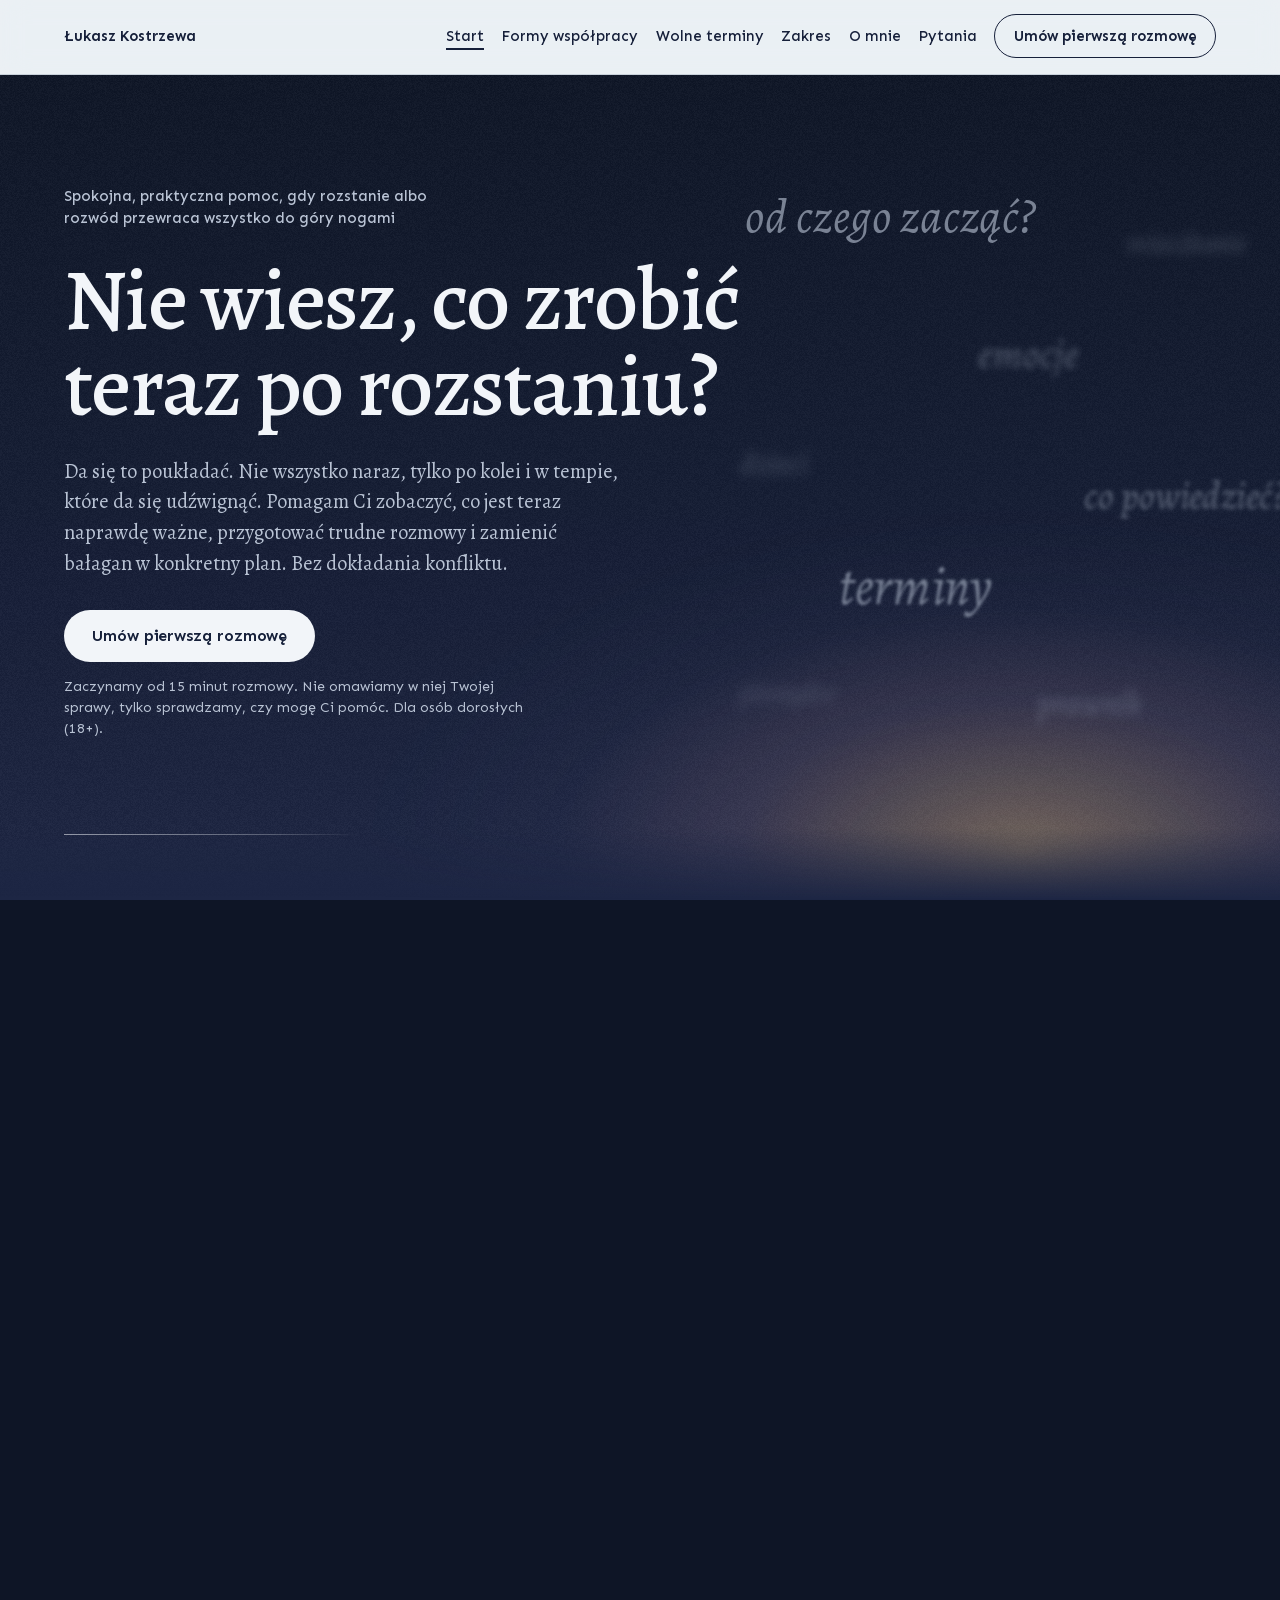
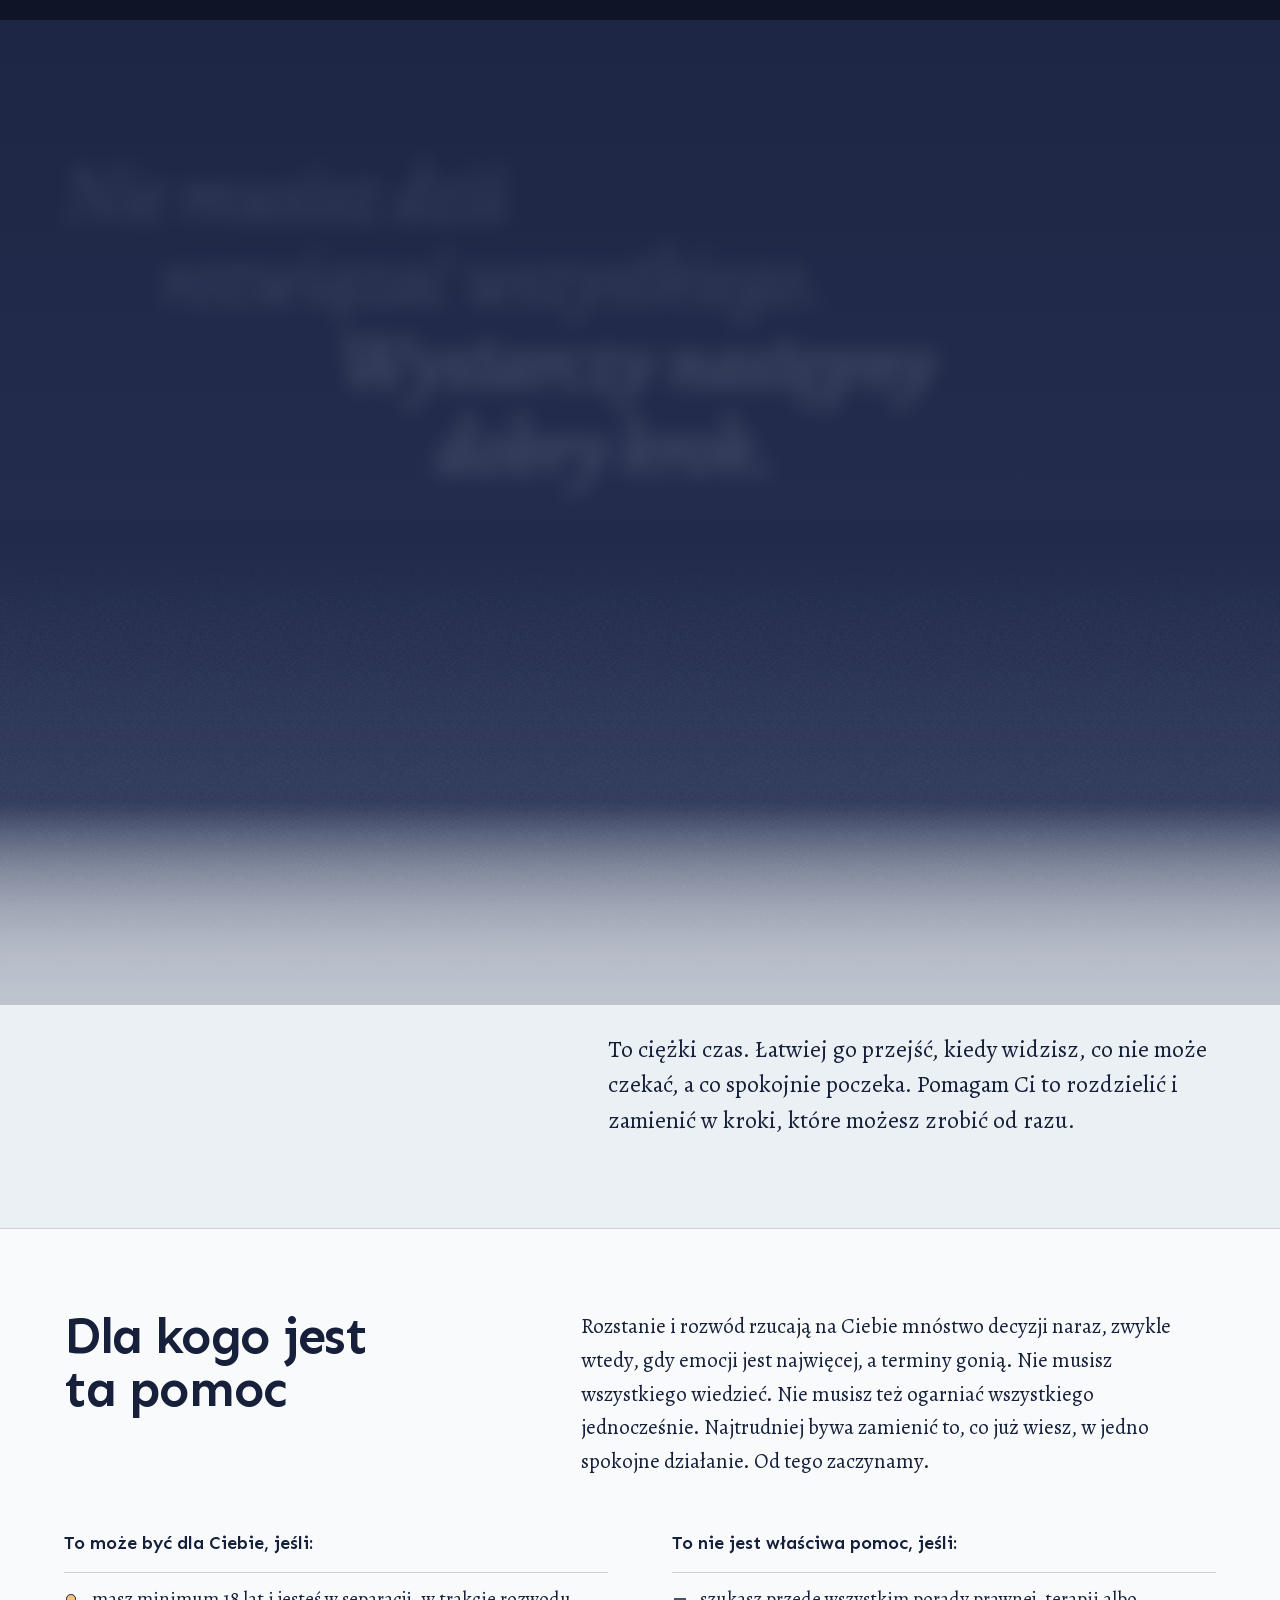
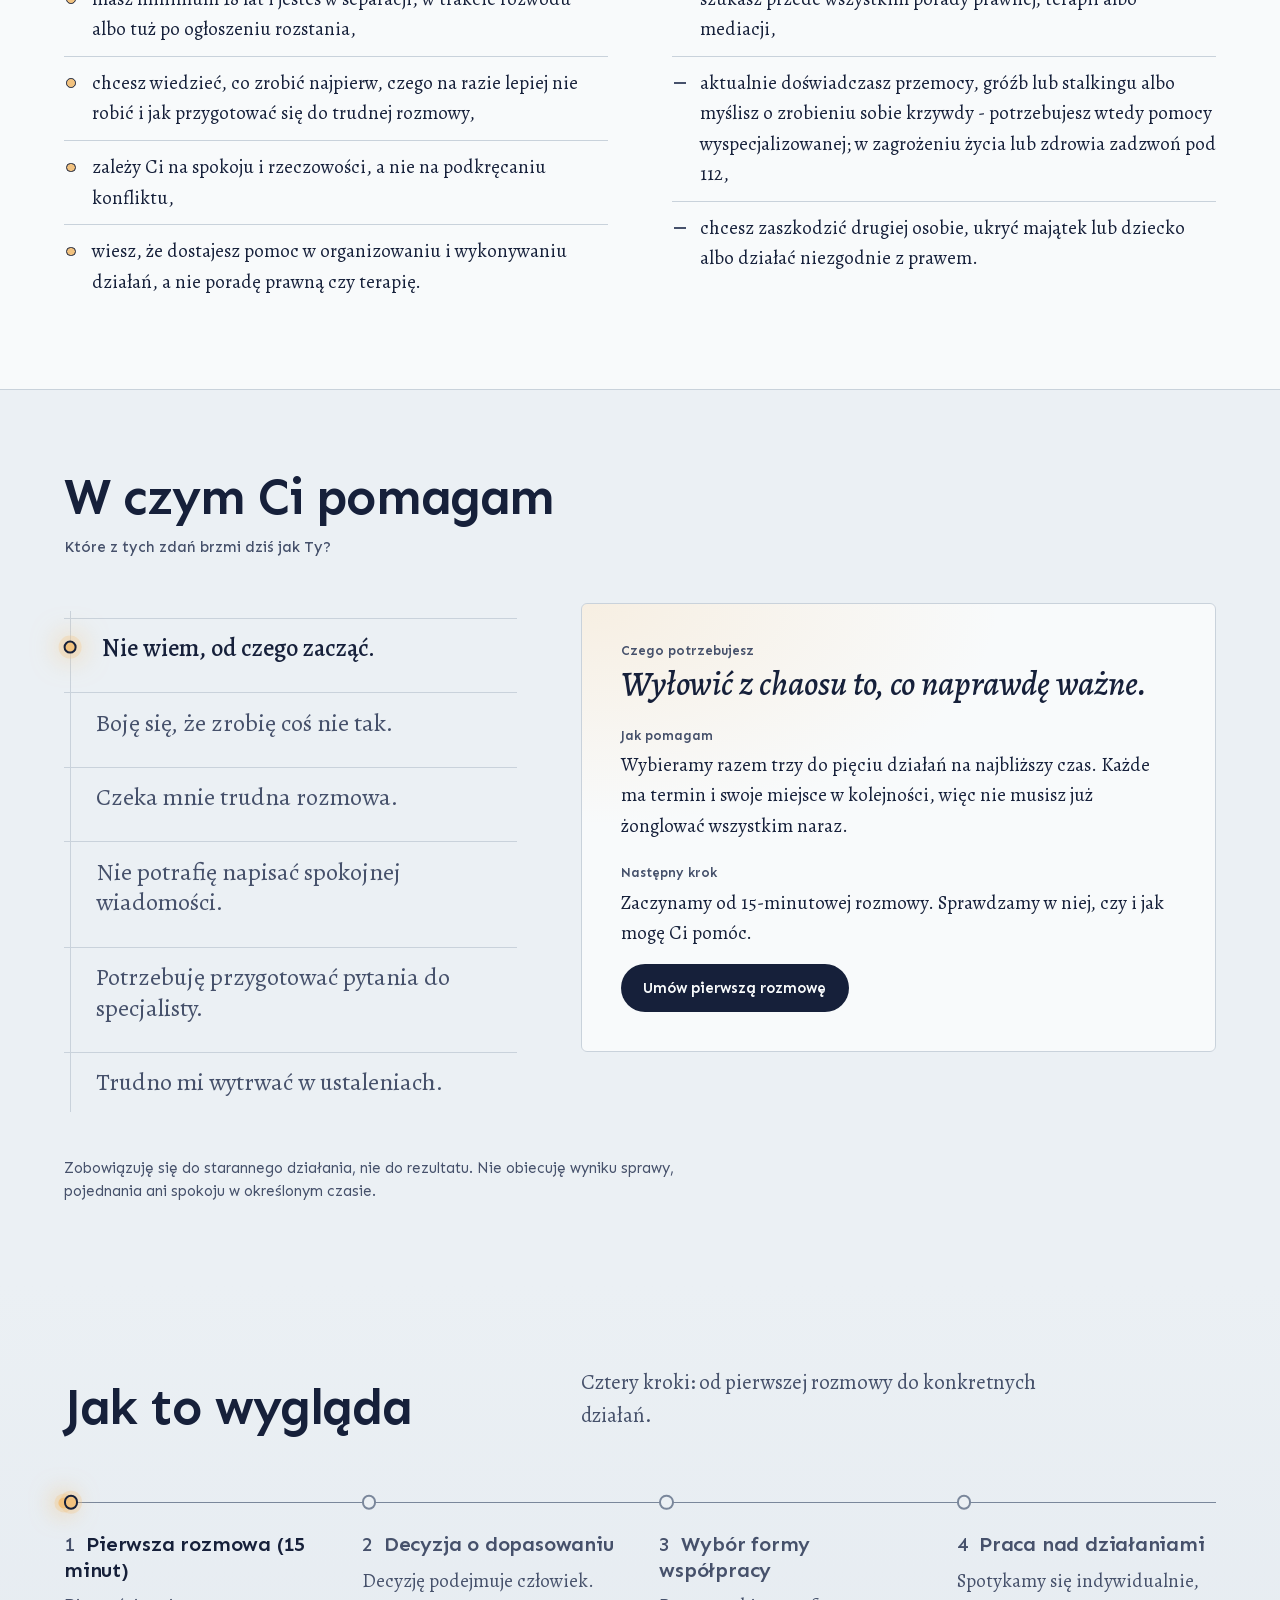
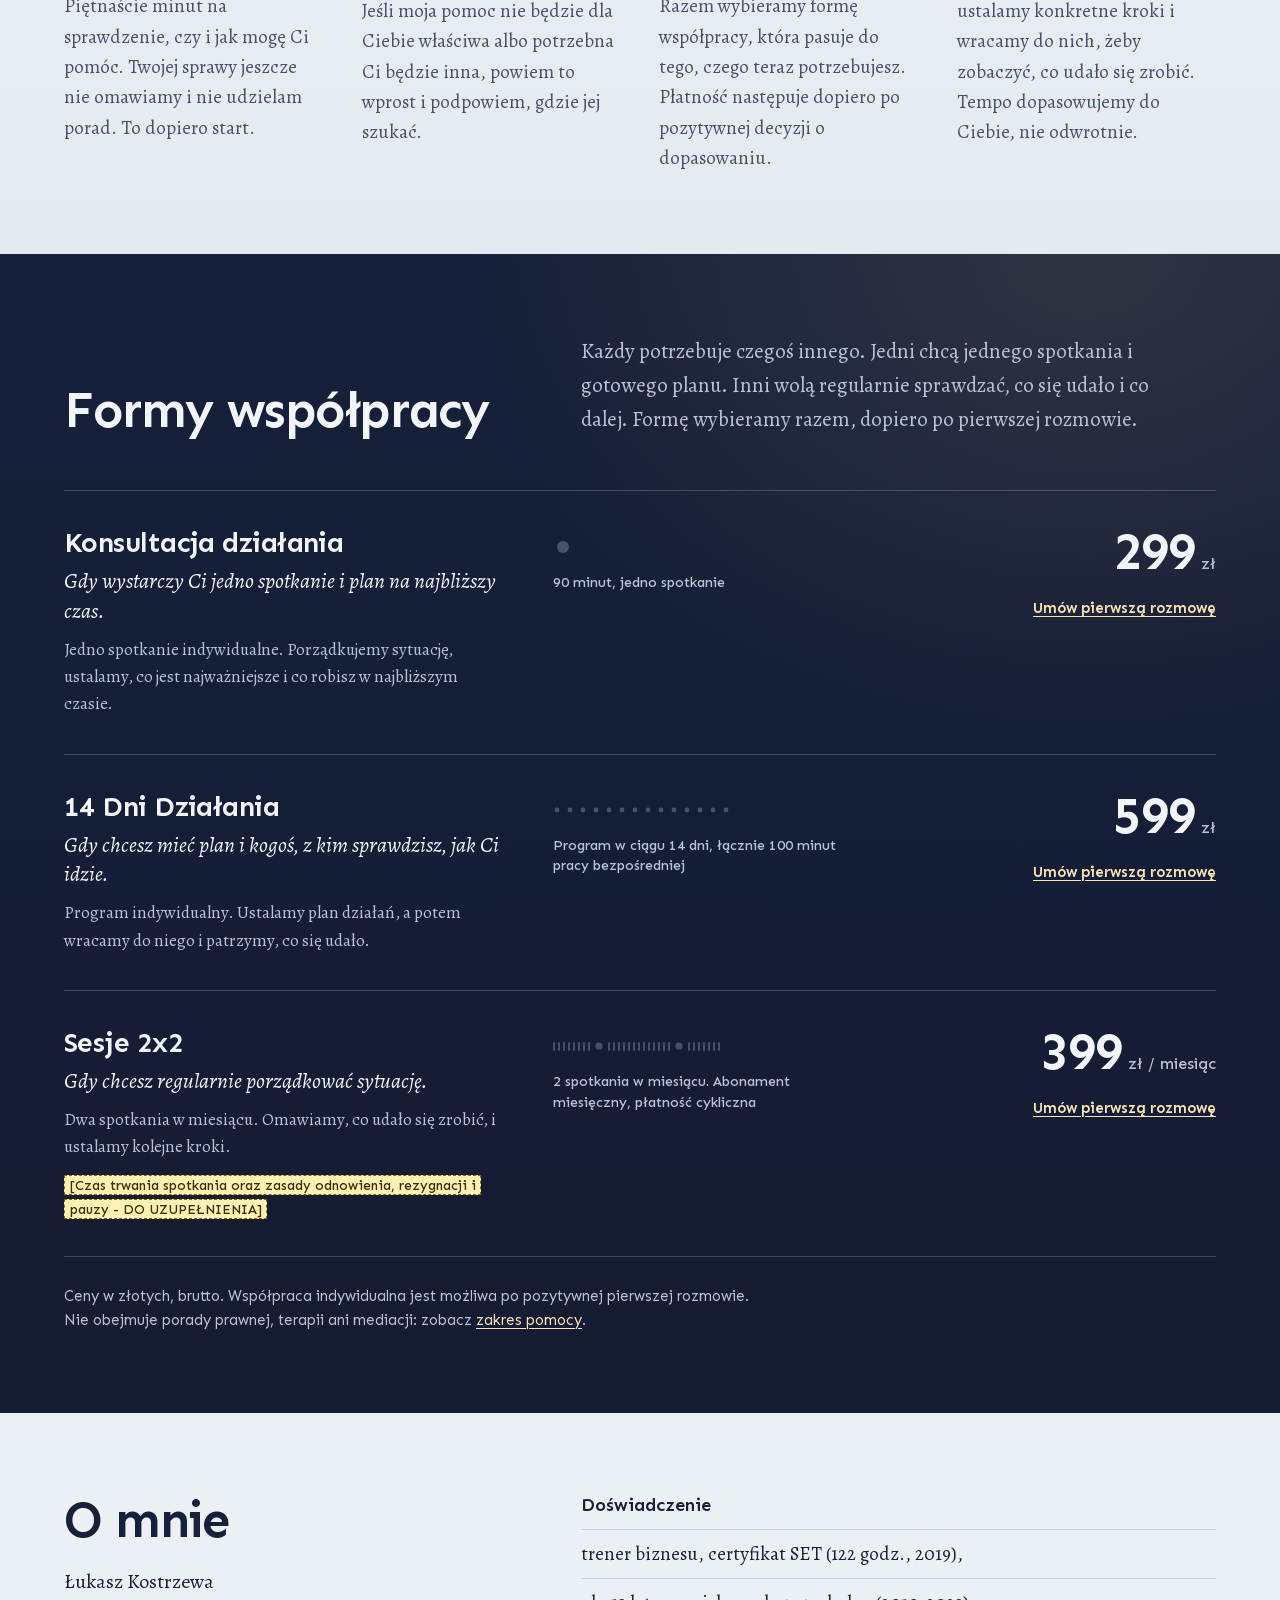
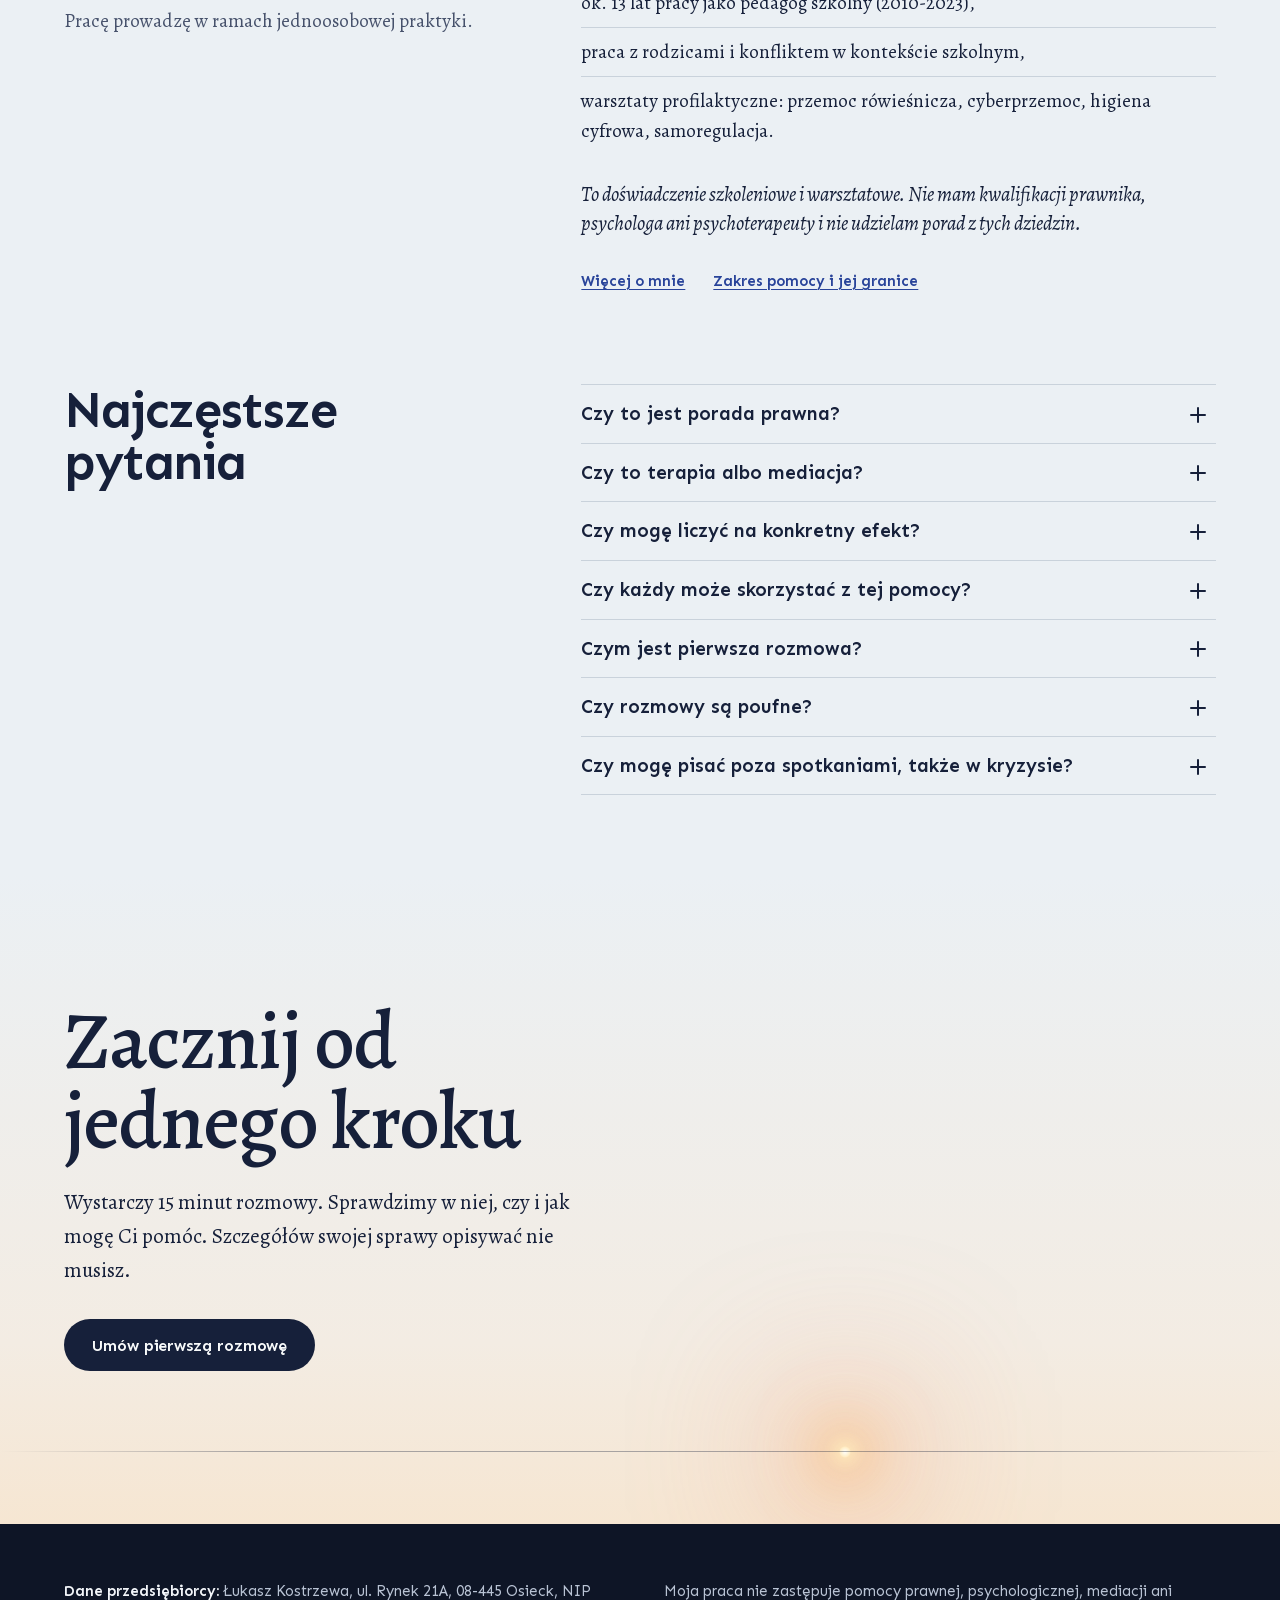
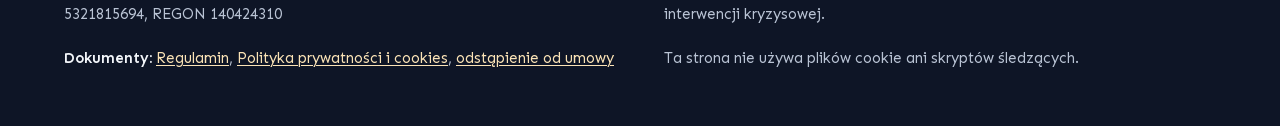
==== index.html @ be43fd2a "Srodowisko testowe strony maparozstania.pl (noindex, rezerwacja niepodlaczona) Co-Authored-By: Claud" ====
<!doctype html>
<!--
  SZKIC STRONY PUBLICZNEJ. NIE PUBLIKOWAĆ przed CLIENT READY (DEC-012).
  Treść pochodzi z Canonu (docs/canon/) z korektami ownera (DECISION_LOG.md, DEC-026); mapowanie: site/README.md.
  Kierunek wizualny: docs/design/EXPERIENCE_DIRECTION.md ("Horyzont").
  Braki do uzupełnienia są oznaczone tekstem "DO UZUPEŁNIENIA" (klasa .todo).
  Przed publikacją usuń meta robots (noindex, nofollow).
-->
<html lang="pl">
<head>
  <meta charset="utf-8">
  <meta name="viewport" content="width=device-width, initial-scale=1">
  <meta http-equiv="Content-Security-Policy" content="default-src 'none'; script-src 'self'; style-src 'self'; img-src 'self'; font-src 'self'; base-uri 'none'; form-action 'none'; media-src 'self'">
  <meta name="referrer" content="no-referrer">
  <meta name="robots" content="noindex, nofollow">
  <meta name="theme-color" content="#0E1526">
  <title>Rzeczowo po rozstaniu | Pomoc w decyzjach i działaniu</title>
  <meta name="description" content="Spokojna, praktyczna pomoc dla dorosłych w separacji lub rozwodzie: porządkowanie spraw, przygotowanie trudnych rozmów, konkretne działania. Bez porady prawnej i terapii.">
  <link rel="icon" href="assets/img/favicon.svg" type="image/svg+xml">
  <link rel="preload" href="assets/fonts/alegreya-500.woff2" as="font" type="font/woff2" crossorigin>
  <link rel="preload" href="assets/fonts/alegreya-400.woff2" as="font" type="font/woff2" crossorigin>
  <link rel="preload" href="assets/fonts/sen-var.woff2" as="font" type="font/woff2" crossorigin>
  <link rel="stylesheet" href="assets/css/style.css">
  <script src="assets/js/early.js"></script>
  <script src="assets/js/site.js" defer></script>
</head>
<body class="page-home">
  <a class="skip-link" href="#main">Przejdź do treści</a>

  <div class="topbar" data-topbar>
    <header class="masthead">
      <div class="wrap masthead__inner">
      <p class="brand">Łukasz Kostrzewa</p>
      <p class="where" aria-hidden="true" data-where></p>
      <button class="menu-btn" type="button" aria-expanded="false" aria-controls="site-nav" data-menu><span class="menu-btn__icon" aria-hidden="true"></span>Menu</button>
      <nav id="site-nav" class="nav" aria-label="Nawigacja po stronie">
        <ul role="list">
          <li><a href="index.html" aria-current="page">Start</a></li>
          <li><a href="formy-wspolpracy.html">Formy współpracy</a></li>
          <li><a href="wolne-terminy.html">Wolne terminy</a></li>
          <li><a href="zakres.html">Zakres</a></li>
          <li><a href="o-mnie.html">O mnie</a></li>
          <li><a href="pytania.html">Pytania</a></li>
          <li class="nav__cta"><a href="kontakt.html">Umów pierwszą rozmowę</a></li>
        </ul>
      </nav>
      </div>
    </header>
    <div class="topbar__progress" aria-hidden="true"></div>
  </div>

  <main id="main">

    <div class="scene" data-hero-pin data-tone="night">
      <section class="hero" aria-labelledby="tytul-hero" data-hero data-where-label="Start">
        <div class="hero__sky" aria-hidden="true"><span class="hero__glow"></span></div>
        <div class="wrap hero__inner">
          <div class="hero__copy">
            <p class="hero__descriptor">Spokojna, praktyczna pomoc, gdy rozstanie albo rozwód przewraca wszystko do góry nogami</p>
            <h1 id="tytul-hero" class="hero__title">Nie wiesz, co zrobić teraz po rozstaniu?</h1>
            <p class="hero__lead">Da się to poukładać. Nie wszystko naraz, tylko po kolei i w tempie, które da się udźwignąć. Pomagam Ci zobaczyć, co jest teraz naprawdę ważne, przygotować trudne rozmowy i zamienić bałagan w konkretny plan. Bez dokładania konfliktu.</p>
            <p class="hero__action"><a class="button button--light magnetic" href="kontakt.html">Umów pierwszą rozmowę</a></p>
            <p class="hero__fit">Zaczynamy od 15 minut rozmowy. Nie omawiamy w niej Twojej sprawy, tylko sprawdzamy, czy mogę Ci pomóc. Dla osób dorosłych (18+).</p>
          </div>
        </div>
        <div class="plan" aria-hidden="true" data-chaos>
          <div class="wrap plan__inner">
            <span class="plan__line"></span>
            <ul class="mist" role="list">
            <li class="mist__w m1">od czego zacząć?</li>
            <li class="mist__w m2">emocje</li>
            <li class="mist__w m3">dzieci</li>
            <li class="mist__w m4">terminy</li>
            <li class="mist__w m5">mieszkanie</li>
            <li class="mist__w m6">pieniądze</li>
            <li class="mist__w m7">co powiedzieć?</li>
            <li class="mist__w m8">prawnik</li>
            </ul>
            <p class="plan__cap">Jedno po drugim.</p>
          </div>
        </div>
      </section>
    </div>

    <section class="dawn" aria-labelledby="tytul-dawn" data-dawn data-where-label="Następny krok">
      <div class="dawn__night" data-tone="night">
        <div class="wrap">
          <h2 id="tytul-dawn" class="dawn__title" data-reveal>
            <span class="dawn__line">Nie musisz dziś</span>
            <span class="dawn__line">rozwiązać wszystkiego.</span>
            <span class="dawn__line dawn__line--lit">Wystarczy następny</span>
            <span class="dawn__line dawn__line--lit">dobry krok.</span>
          </h2>
        </div>
      </div>
      <div class="sunrise" aria-hidden="true" data-tone="night" data-tone-end="0.6">
        <picture class="sunrise__photo">
          <source media="(max-width: 47.99em)" type="image/avif" srcset="assets/img/sunrise-m.avif">
          <source media="(max-width: 47.99em)" type="image/webp" srcset="assets/img/sunrise-m.webp">
          <source type="image/avif" srcset="assets/img/sunrise.avif">
          <source type="image/webp" srcset="assets/img/sunrise.webp">
          <img src="assets/img/sunrise.webp" alt="" width="2560" height="1086" loading="lazy" decoding="async">
        </picture>
        <video class="sunrise__video" muted playsinline preload="none" disablepictureinpicture disableremoteplayback aria-hidden="true" width="1280" height="720" data-src="assets/video/sunrise-video.mp4" data-poster="assets/img/sunrise-video-poster.webp"></video>
        <span class="sunrise__grain"></span>
      </div>
      <div class="dawn__day">
        <div class="wrap">
          <p class="dawn__lead">To ciężki czas. Łatwiej go przejść, kiedy widzisz, co nie może czekać, a co spokojnie poczeka. Pomagam Ci to rozdzielić i zamienić w kroki, które możesz zrobić od razu.</p>
        </div>
      </div>
    </section>

    <section id="dla-kogo" class="fit" aria-labelledby="tytul-dla-kogo" data-where-label="Dla kogo">
      <div class="wrap">
        <div class="fit__head">
          <h2 id="tytul-dla-kogo" class="h2">Dla kogo jest ta pomoc</h2>
          <p class="fit__lead">Rozstanie i rozwód rzucają na Ciebie mnóstwo decyzji naraz, zwykle wtedy, gdy emocji jest najwięcej, a terminy gonią. Nie musisz wszystkiego wiedzieć. Nie musisz też ogarniać wszystkiego jednocześnie. Najtrudniej bywa zamienić to, co już wiesz, w jedno spokojne działanie. Od tego zaczynamy.</p>
        </div>
        <div class="fit__cols">
          <div class="fit__col fit__col--yes">
            <h3 class="fit__h3">To może być dla Ciebie, jeśli:</h3>
            <ul class="fit__list" role="list">
              <li>masz minimum 18 lat i jesteś w separacji, w trakcie rozwodu albo tuż po ogłoszeniu rozstania,</li>
              <li>chcesz wiedzieć, co zrobić najpierw, czego na razie lepiej nie robić i jak przygotować się do trudnej rozmowy,</li>
              <li>zależy Ci na spokoju i rzeczowości, a nie na podkręcaniu konfliktu,</li>
              <li>wiesz, że dostajesz pomoc w organizowaniu i wykonywaniu działań, a nie poradę prawną czy terapię.</li>
            </ul>
          </div>
          <div class="fit__col fit__col--no">
            <h3 class="fit__h3">To nie jest właściwa pomoc, jeśli:</h3>
            <ul class="fit__list" role="list">
              <li>szukasz przede wszystkim porady prawnej, terapii albo mediacji,</li>
              <li>aktualnie doświadczasz przemocy, gróźb lub stalkingu albo myślisz o zrobieniu sobie krzywdy - potrzebujesz wtedy pomocy wyspecjalizowanej; w zagrożeniu życia lub zdrowia zadzwoń pod 112,</li>
              <li>chcesz zaszkodzić drugiej osobie, ukryć majątek lub dziecko albo działać niezgodnie z prawem.</li>
            </ul>
          </div>
        </div>
      </div>
    </section>

    <section id="w-czym-pomagam" class="choose" aria-labelledby="tytul-w-czym" data-where-label="W czym Ci pomagam">
      <div class="wrap">
        <div class="choose__head">
          <h2 id="tytul-w-czym" class="h2">W czym Ci pomagam</h2>
          <p class="choose__hint">Które z tych zdań brzmi dziś jak Ty?</p>
        </div>
        <ul class="choose__list" role="list" data-select data-light>
          <li class="choose__rail" aria-hidden="true"><span class="choose__light"></span></li>
          <li class="choose__item">
            <h3 class="choose__q"><button type="button" class="choose__btn" id="pomoc-b1" aria-expanded="true" aria-controls="pomoc-1">Nie wiem, od czego zacząć.</button></h3>
            <div class="choose__panel" id="pomoc-1" role="region" aria-labelledby="pomoc-b1">
              <p class="choose__label">Czego potrzebujesz</p>
              <p class="choose__need">Wyłowić z chaosu to, co naprawdę ważne.</p>
              <p class="choose__label">Jak pomagam</p>
              <p class="choose__how">Wybieramy razem trzy do pięciu działań na najbliższy czas. Każde ma termin i swoje miejsce w kolejności, więc nie musisz już żonglować wszystkim naraz.</p>
              <p class="choose__label">Następny krok</p>
              <p class="choose__next">Zaczynamy od 15-minutowej rozmowy. Sprawdzamy w niej, czy i jak mogę Ci pomóc. <a class="choose__link" href="kontakt.html">Umów pierwszą rozmowę</a></p>
            </div>
          </li>
          <li class="choose__item">
            <h3 class="choose__q"><button type="button" class="choose__btn" id="pomoc-b2" aria-expanded="true" aria-controls="pomoc-2">Boję się, że zrobię coś nie tak.</button></h3>
            <div class="choose__panel" id="pomoc-2" role="region" aria-labelledby="pomoc-b2">
              <p class="choose__label">Czego potrzebujesz</p>
              <p class="choose__need">Wiedzieć, czego na razie lepiej nie robić.</p>
              <p class="choose__label">Jak pomagam</p>
              <p class="choose__how">Dostajesz krótką listę rzeczy, których lepiej na razie nie robić, żeby nie utrudnić sobie kolejnych kroków. Łatwiej ruszyć do przodu, gdy wiesz, czego nie ruszać.</p>
              <p class="choose__label">Następny krok</p>
              <p class="choose__next">Zaczynamy od 15-minutowej rozmowy. Sprawdzamy w niej, czy i jak mogę Ci pomóc. <a class="choose__link" href="kontakt.html">Umów pierwszą rozmowę</a></p>
            </div>
          </li>
          <li class="choose__item">
            <h3 class="choose__q"><button type="button" class="choose__btn" id="pomoc-b3" aria-expanded="true" aria-controls="pomoc-3">Czeka mnie trudna rozmowa.</button></h3>
            <div class="choose__panel" id="pomoc-3" role="region" aria-labelledby="pomoc-b3">
              <p class="choose__label">Czego potrzebujesz</p>
              <p class="choose__need">Wejść w rozmowę z planem.</p>
              <p class="choose__label">Jak pomagam</p>
              <p class="choose__how">Ustalamy, czego naprawdę chcesz od tej rozmowy. Potem szukamy słów, które pozwolą Ci to powiedzieć spokojnie i rzeczowo.</p>
              <p class="choose__label">Następny krok</p>
              <p class="choose__next">Zaczynamy od 15-minutowej rozmowy. Sprawdzamy w niej, czy i jak mogę Ci pomóc. <a class="choose__link" href="kontakt.html">Umów pierwszą rozmowę</a></p>
            </div>
          </li>
          <li class="choose__item">
            <h3 class="choose__q"><button type="button" class="choose__btn" id="pomoc-b4" aria-expanded="true" aria-controls="pomoc-4">Nie potrafię napisać spokojnej wiadomości.</button></h3>
            <div class="choose__panel" id="pomoc-4" role="region" aria-labelledby="pomoc-b4">
              <p class="choose__label">Czego potrzebujesz</p>
              <p class="choose__need">Spokojne słowa w trudnej wiadomości.</p>
              <p class="choose__label">Jak pomagam</p>
              <p class="choose__how">Razem układamy wiadomość albo rozmowę tak, żeby powiedzieć, co trzeba, i nie dolać oliwy do ognia.</p>
              <p class="choose__label">Następny krok</p>
              <p class="choose__next">Zaczynamy od 15-minutowej rozmowy. Sprawdzamy w niej, czy i jak mogę Ci pomóc. <a class="choose__link" href="kontakt.html">Umów pierwszą rozmowę</a></p>
            </div>
          </li>
          <li class="choose__item">
            <h3 class="choose__q"><button type="button" class="choose__btn" id="pomoc-b5" aria-expanded="true" aria-controls="pomoc-5">Potrzebuję przygotować pytania do specjalisty.</button></h3>
            <div class="choose__panel" id="pomoc-5" role="region" aria-labelledby="pomoc-b5">
              <p class="choose__label">Czego potrzebujesz</p>
              <p class="choose__need">Wizyta u specjalisty, po której wiesz więcej.</p>
              <p class="choose__label">Jak pomagam</p>
              <p class="choose__how">Zbieramy Twoje pytania do prawnika lub innego specjalisty i układamy je w kolejności. Na spotkanie przychodzisz z listą, a nie z mętlikiem w głowie.</p>
              <p class="choose__label">Następny krok</p>
              <p class="choose__next">Zaczynamy od 15-minutowej rozmowy. Sprawdzamy w niej, czy i jak mogę Ci pomóc. <a class="choose__link" href="kontakt.html">Umów pierwszą rozmowę</a></p>
            </div>
          </li>
          <li class="choose__item">
            <h3 class="choose__q"><button type="button" class="choose__btn" id="pomoc-b6" aria-expanded="true" aria-controls="pomoc-6">Trudno mi wytrwać w ustaleniach.</button></h3>
            <div class="choose__panel" id="pomoc-6" role="region" aria-labelledby="pomoc-b6">
              <p class="choose__label">Czego potrzebujesz</p>
              <p class="choose__need">Utrzymać kierunek, nawet gdy sił brakuje.</p>
              <p class="choose__label">Jak pomagam</p>
              <p class="choose__how">Wracamy do ustaleń, sprawdzamy, co się udało, i wyznaczamy kolejny krok. Każdy zrobiony krok się liczy, nawet ten mały.</p>
              <p class="choose__label">Następny krok</p>
              <p class="choose__next">Zaczynamy od 15-minutowej rozmowy. Sprawdzamy w niej, czy i jak mogę Ci pomóc. <a class="choose__link" href="kontakt.html">Umów pierwszą rozmowę</a></p>
            </div>
          </li>
        </ul>
        <p class="choose__caveat">Zobowiązuję się do starannego działania, nie do rezultatu. Nie obiecuję wyniku sprawy, pojednania ani spokoju w określonym czasie.</p>
      </div>
    </section>

    <section id="jak-to-wyglada" class="path" aria-labelledby="tytul-jak" data-where-label="Jak to wygląda">
      <div class="wrap">
        <div class="path__head">
          <h2 id="tytul-jak" class="h2">Jak to wygląda</h2>
          <p class="path__lead">Cztery kroki: od pierwszej rozmowy do konkretnych działań.</p>
        </div>
        <div class="path__track" data-path>
          <div class="path__rail" aria-hidden="true"><span class="path__fill"></span><span class="path__light"></span></div>
          <ol class="path__steps" role="list">
            <li class="path__step">
              <span class="path__dot" aria-hidden="true"></span>
              <h3 class="path__title"><span class="path__n" aria-hidden="true">1</span> Pierwsza rozmowa (15 minut)</h3>
              <p>Piętnaście minut na sprawdzenie, czy i jak mogę Ci pomóc. Twojej sprawy jeszcze nie omawiamy i nie udzielam porad. To dopiero start.</p>
            </li>
            <li class="path__step">
              <span class="path__dot" aria-hidden="true"></span>
              <h3 class="path__title"><span class="path__n" aria-hidden="true">2</span> Decyzja o dopasowaniu</h3>
              <p>Decyzję podejmuje człowiek. Jeśli moja pomoc nie będzie dla Ciebie właściwa albo potrzebna Ci będzie inna, powiem to wprost i podpowiem, gdzie jej szukać.</p>
            </li>
            <li class="path__step">
              <span class="path__dot" aria-hidden="true"></span>
              <h3 class="path__title"><span class="path__n" aria-hidden="true">3</span> Wybór formy współpracy</h3>
              <p>Razem wybieramy formę współpracy, która pasuje do tego, czego teraz potrzebujesz. Płatność następuje dopiero po pozytywnej decyzji o dopasowaniu.</p>
            </li>
            <li class="path__step">
              <span class="path__dot" aria-hidden="true"></span>
              <h3 class="path__title"><span class="path__n" aria-hidden="true">4</span> Praca nad działaniami</h3>
              <p>Spotykamy się indywidualnie, ustalamy konkretne kroki i wracamy do nich, żeby zobaczyć, co udało się zrobić. Tempo dopasowujemy do Ciebie, nie odwrotnie.</p>
            </li>
          </ol>
        </div>
      </div>
    </section>

    <section id="formy" class="forms" data-tone="night" aria-labelledby="tytul-formy" data-where-label="Formy współpracy">
      <div class="wrap">
        <div class="forms__head">
          <h2 id="tytul-formy" class="h2">Formy współpracy</h2>
          <p class="forms__lead">Każdy potrzebuje czegoś innego. Jedni chcą jednego spotkania i gotowego planu. Inni wolą regularnie sprawdzać, co się udało i co dalej. Formę wybieramy razem, dopiero po pierwszej rozmowie.</p>
        </div>
        <ul class="forms__list" role="list">
          <li class="form" data-time>
            <div class="form__what">
              <h3 class="form__name">Konsultacja działania</h3>
              <p class="form__who">Gdy wystarczy Ci jedno spotkanie i plan na najbliższy czas.</p>
              <p class="form__desc">Jedno spotkanie indywidualne. Porządkujemy sytuację, ustalamy, co jest najważniejsze i co robisz w najbliższym czasie.</p>
            </div>
            <div class="form__time">
              <span class="time time--one" aria-hidden="true"><i class="is-meet"></i></span>
              <p class="form__dur">90 minut, jedno spotkanie</p>
            </div>
            <div class="form__price">
              <p class="price"><span class="price__num">299</span> <span class="price__cur">zł</span></p>
              <p class="form__next"><a href="kontakt.html">Umów pierwszą rozmowę</a></p>
            </div>
          </li>
          <li class="form" data-time>
            <div class="form__what">
              <h3 class="form__name">14 Dni Działania</h3>
              <p class="form__who">Gdy chcesz mieć plan i kogoś, z kim sprawdzisz, jak Ci idzie.</p>
              <p class="form__desc">Program indywidualny. Ustalamy plan działań, a potem wracamy do niego i patrzymy, co się udało.</p>
            </div>
            <div class="form__time">
              <span class="time time--days" aria-hidden="true"><i></i><i></i><i></i><i></i><i></i><i></i><i></i><i></i><i></i><i></i><i></i><i></i><i></i><i></i></span>
              <p class="form__dur">Program w ciągu 14 dni, łącznie 100 minut pracy bezpośredniej</p>
            </div>
            <div class="form__price">
              <p class="price"><span class="price__num">599</span> <span class="price__cur">zł</span></p>
              <p class="form__next"><a href="kontakt.html">Umów pierwszą rozmowę</a></p>
            </div>
          </li>
          <li class="form" data-time>
            <div class="form__what">
              <h3 class="form__name">Sesje 2x2</h3>
              <p class="form__who">Gdy chcesz regularnie porządkować sytuację.</p>
              <p class="form__desc">Dwa spotkania w miesiącu. Omawiamy, co udało się zrobić, i ustalamy kolejne kroki.</p>
              <p class="form__todo"><span class="todo">[Czas trwania spotkania oraz zasady odnowienia, rezygnacji i pauzy - DO UZUPEŁNIENIA]</span></p>
            </div>
            <div class="form__time">
              <span class="time time--month" aria-hidden="true"><i></i><i></i><i></i><i></i><i></i><i></i><i></i><i></i><i class="is-meet"></i><i></i><i></i><i></i><i></i><i></i><i></i><i></i><i></i><i></i><i></i><i></i><i></i><i></i><i class="is-meet"></i><i></i><i></i><i></i><i></i><i></i><i></i><i></i></span>
              <p class="form__dur">2 spotkania w miesiącu. Abonament miesięczny, płatność cykliczna</p>
            </div>
            <div class="form__price">
              <p class="price"><span class="price__num">399</span> <span class="price__cur">zł / miesiąc</span></p>
              <p class="form__next"><a href="kontakt.html">Umów pierwszą rozmowę</a></p>
            </div>
          </li>
        </ul>
        <p class="forms__note">Ceny w złotych, brutto. Współpraca indywidualna jest możliwa po pozytywnej pierwszej rozmowie. Nie obejmuje porady prawnej, terapii ani mediacji: zobacz <a href="zakres.html">zakres pomocy</a>.</p>
      </div>
    </section>

    <section id="o-mnie" class="who" aria-labelledby="tytul-kto" data-where-label="O mnie">
      <div class="wrap who__grid">
        <div class="who__id">
          <h2 id="tytul-kto" class="h2">O mnie</h2>
          <p class="who__name">Łukasz Kostrzewa</p>
          <p class="who__practice">Pracę prowadzę w ramach jednoosobowej praktyki.</p>
        </div>
        <div class="who__facts">
          <h3 class="who__h3">Doświadczenie</h3>
          <ul class="who__list" role="list">
            <li>trener biznesu, certyfikat SET <span class="nowrap">(122 godz., 2019)</span>,</li>
            <li>ok. 13 lat pracy jako pedagog szkolny <span class="nowrap">(2010-2023)</span>,</li>
            <li>praca z rodzicami i konfliktem w kontekście szkolnym,</li>
            <li>warsztaty profilaktyczne: przemoc rówieśnicza, cyberprzemoc, higiena cyfrowa, samoregulacja.</li>
          </ul>
          <p class="who__limit">To doświadczenie szkoleniowe i warsztatowe. Nie mam kwalifikacji prawnika, psychologa ani psychoterapeuty i nie udzielam porad z tych dziedzin.</p>
          <p class="who__more"><a href="o-mnie.html">Więcej o mnie</a><a href="zakres.html">Zakres pomocy i jej granice</a></p>
        </div>
      </div>
    </section>

    <section id="pytania" class="faq" aria-labelledby="tytul-faq" data-where-label="Pytania">
      <div class="wrap faq__grid">
        <h2 id="tytul-faq" class="h2 faq__title">Najczęstsze pytania</h2>
        <div class="faq__list">
          <details class="faq__item">
            <summary>Czy to jest porada prawna?</summary>
            <div class="faq__answer"><p>Nie. Nie udzielam porad prawnych, nie interpretuję przepisów i nie przewiduję, jak skończy się Twoja sprawa. Mogę za to pomóc Ci przygotować pytania do prawnika.</p></div>
          </details>
          <details class="faq__item">
            <summary>Czy to terapia albo mediacja?</summary>
            <div class="faq__answer"><p>Nie. Nie diagnozuję, nie prowadzę terapii ani mediacji. Jeśli taka pomoc jest Ci potrzebna, pomogę Ci przygotować pytania do odpowiedniego specjalisty.</p></div>
          </details>
          <details class="faq__item">
            <summary>Czy mogę liczyć na konkretny efekt?</summary>
            <div class="faq__answer"><p>Zobowiązuję się do starannego działania, nie do rezultatu. Nie obiecuję wyniku sprawy, pojednania ani spokoju w określonym czasie. Pracujemy nad tym, co Ty możesz zrobić, i sprawdzamy, jak Ci to idzie.</p></div>
          </details>
          <details class="faq__item">
            <summary>Czy każdy może skorzystać z tej pomocy?</summary>
            <div class="faq__answer"><p>Nie każdy. To pomoc dla dorosłych, którzy są w prawdziwej separacji lub rozwodzie, chcą pracować nad własnym działaniem i potrafią spokojnie uczestniczyć w rozmowie. O dopasowaniu decyduje człowiek po pierwszej rozmowie. Jeśli moja pomoc nie będzie dla Ciebie właściwa, wskażę, gdzie szukać innej.</p></div>
          </details>
          <details class="faq__item">
            <summary>Czym jest pierwsza rozmowa?</summary>
            <div class="faq__answer"><p>To 15 minut na początek. Sprawdzamy, czy zakres mojej pomocy pasuje do Twojej sytuacji. Nie omawiamy w niej Twojej sprawy i nie udzielam porad.</p></div>
          </details>
          <details class="faq__item">
            <summary>Czy rozmowy są poufne?</summary>
            <div class="faq__answer"><p>Poufność ma granice, które wynikają z prawa i bezpieczeństwa; zostaną opisane w warunkach współpracy. Nie gwarantuję poufności zawodowej, jaka dotyczy np. prawnika czy psychologa. Sesje domyślnie nie są nagrywane.</p></div>
          </details>
          <details class="faq__item">
            <summary>Czy mogę pisać poza spotkaniami, także w kryzysie?</summary>
            <div class="faq__answer"><p>Poza umówionymi spotkaniami współpraca nie obejmuje dostępności 24/7 ani monitorowania wiadomości w trybie kryzysowym. W zagrożeniu życia lub zdrowia zadzwoń pod 112.</p></div>
          </details>
        </div>
      </div>
    </section>
    <section class="closing" aria-labelledby="tytul-zamkniecie" data-where-label="Pierwszy krok">
      <div class="closing__sky" aria-hidden="true"><span class="closing__sun"></span><span class="closing__line"></span></div>
      <div class="wrap closing__inner">
        <h2 id="tytul-zamkniecie" class="closing__title">Zacznij od jednego kroku</h2>
        <p class="closing__lead">Wystarczy 15 minut rozmowy. Sprawdzimy w niej, czy i jak mogę Ci pomóc. Szczegółów swojej sprawy opisywać nie musisz.</p>
        <p class="closing__action"><a class="button button--ink magnetic" href="kontakt.html">Umów pierwszą rozmowę</a></p>
      </div>
    </section>
  </main>

  <footer class="footer" data-tone="night">
    <div class="wrap footer__grid">
      <p><strong>Dane przedsiębiorcy:</strong> Łukasz Kostrzewa, ul. Rynek 21A, 08-445 Osieck, NIP 5321815694, REGON 140424310</p>
      <p>Moja praca nie zastępuje pomocy prawnej, psychologicznej, mediacji ani interwencji kryzysowej.</p>
      <p><strong>Dokumenty:</strong> <a href="regulamin.html">Regulamin</a>, <a href="polityka-prywatnosci.html">Polityka prywatności i cookies</a>, <a href="regulamin.html#odstapienie">odstąpienie od umowy</a></p>
      <p>Ta strona nie używa plików cookie ani skryptów śledzących.</p>
    </div>
  </footer>
</body>
</html>
---- assets/css/style.css ----
/* Statyczna strona publiczna, kierunek "Horyzont" (docs/design/EXPERIENCE_DIRECTION.md).
   Noc > świt > dzień. Czcionki własne (OFL), bez zasobów zewnętrznych.
   Bez JS i przy prefers-reduced-motion: stan końcowy, cała treść widoczna. */

/* ================================================================ czcionki */
@font-face {
  font-family: "Alegreya";
  src: url("../fonts/alegreya-400.woff2") format("woff2");
  font-weight: 400;
  font-style: normal;
  font-display: swap;
}

@font-face {
  font-family: "Alegreya";
  src: url("../fonts/alegreya-500.woff2") format("woff2");
  font-weight: 500;
  font-style: normal;
  font-display: swap;
}

@font-face {
  font-family: "Alegreya";
  src: url("../fonts/alegreya-600.woff2") format("woff2");
  font-weight: 600;
  font-style: normal;
  font-display: swap;
}

@font-face {
  font-family: "Alegreya";
  src: url("../fonts/alegreya-400-italic.woff2") format("woff2");
  font-weight: 400;
  font-style: italic;
  font-display: swap;
}

@font-face {
  font-family: "Alegreya";
  src: url("../fonts/alegreya-500-italic.woff2") format("woff2");
  font-weight: 500;
  font-style: italic;
  font-display: swap;
}

@font-face {
  font-family: "Sen";
  src: url("../fonts/sen-var.woff2") format("woff2");
  font-weight: 400 800;
  font-style: normal;
  font-display: swap;
}

/* ================================================================ tokeny */
:root {
  /* noc */
  --night-0: #0e1526;
  --night-1: #141c33;
  --night-2: #1d2644;
  --night-3: #232c4d;
  /* świt (tylko światło i gradienty, nigdy kolor tekstu na jasnym) */
  --mist: #4a4566;
  --rose: #a9808f;
  --peach: #e9c9ab;
  --amber: #f2c27f;
  --amber-hi: #fbe3b6;
  /* dzień */
  --day: #ebf0f4;
  --day-hi: #f8fafb;
  --ink: #16203a;
  --ink-2: #22305a;
  --ink-soft: #46516b;
  --link: #29449a;
  --line: #c9d2db;
  --line-ui: #7a879b;
  /* na nocy */
  --on-night: #f2f5f9;
  --on-night-soft: #b9c3d4;
  --on-night-line: rgb(242 245 249 / 0.2);
  /* stany */
  --focus: #2c5be0;
  --focus-night: #f2c27f;
  --todo-bg: #fff0b3;
  --todo-line: #8a6a00;
  --todo-text: #3a2f00;

  /* typografia: Sen = struktura, Alegreya = głos */
  --font-voice: "Alegreya", Georgia, "Times New Roman", serif;
  --font-struct: "Sen", system-ui, "Segoe UI", sans-serif;

  /* układ */
  --wrap: 77.5rem;
  --gutter: clamp(1.25rem, 5vw, 6rem);
  --section: clamp(4.5rem, 9vh, 7.5rem);
  --stick: 0px;

  /* ruch: jedna krzywa, trzy poziomy czasu */
  --ease: cubic-bezier(0.22, 1, 0.36, 1);
  --t-micro: 160ms;
  --t-comp: 360ms;
  --t-narr: 900ms;
  --t-stagger: 140ms;
}

/* ================================================================ baza */
*,
*::before,
*::after {
  box-sizing: border-box;
}

html {
  -webkit-text-size-adjust: 100%;
  text-size-adjust: 100%;
  scroll-padding-top: calc(var(--stick) + 1rem);
  background: var(--night-0);
}

body {
  margin: 0;
  background: var(--day);
  color: var(--ink);
  font-family: var(--font-voice);
  font-size: 1.125rem;
  line-height: 1.6;
  font-kerning: normal;
  font-variant-ligatures: common-ligatures;
  text-rendering: optimizeLegibility;
}

@media (min-width: 48em) {
  body {
    font-size: 1.1875rem;
  }
}

img,
svg {
  display: block;
  max-width: 100%;
}

p,
ul,
ol,
dl,
h1,
h2,
h3 {
  margin: 0;
}

ul[role="list"],
ol[role="list"] {
  list-style: none;
  padding: 0;
}

a {
  color: var(--link);
  text-decoration-thickness: 1px;
  text-underline-offset: 0.2em;
  transition: text-decoration-thickness var(--t-micro) var(--ease), color var(--t-micro) var(--ease);
}

a:hover {
  text-decoration-thickness: 2px;
}

:focus-visible {
  outline: 3px solid var(--focus);
  outline-offset: 3px;
}

.wrap {
  width: min(var(--wrap), 100% - 2 * var(--gutter));
  margin-inline: auto;
}

.nowrap {
  white-space: nowrap;
}

.skip-link {
  position: absolute;
  left: 1rem;
  top: -10rem;
  z-index: 100;
  min-height: 2.75rem;
  padding: 0.75rem 1rem;
  background: var(--day-hi);
  color: var(--ink);
  font: 600 1rem/1.2 var(--font-struct);
}

.skip-link:focus {
  top: 1rem;
}

.todo {
  padding: 0.05em 0.35em;
  background: var(--todo-bg);
  color: var(--todo-text);
  border: 1px dashed var(--todo-line);
  font-family: var(--font-struct);
  font-size: 0.9em;
  font-style: normal;
  font-weight: 500;
  box-decoration-break: clone;
  -webkit-box-decoration-break: clone;
}

.h2 {
  font-family: var(--font-struct);
  font-size: clamp(1.875rem, 1.15rem + 2.5vw, 3.25rem);
  font-weight: 650;
  line-height: 1.04;
  letter-spacing: -0.028em;
  text-wrap: balance;
}

/* ================================================================ przyciski */
.button {
  --mx: 0px;
  --my: 0px;
  display: inline-flex;
  align-items: center;
  justify-content: center;
  min-height: 3.25rem;
  padding: 0.85rem 1.75rem;
  border-radius: 999px;
  font: 600 1rem/1.2 var(--font-struct);
  letter-spacing: -0.005em;
  text-decoration: none;
  transform: translate(var(--mx), var(--my));
  transition:
    background-color var(--t-micro) var(--ease),
    color var(--t-micro) var(--ease),
    box-shadow var(--t-comp) var(--ease),
    transform var(--t-comp) var(--ease);
}

.button--light {
  background: var(--on-night);
  color: var(--ink);
}

.button--ink {
  background: var(--ink);
  color: var(--day-hi);
}

.button--light:hover,
.button--ink:hover {
  box-shadow:
    0 0 0 6px rgb(242 194 127 / 0.22),
    0 0 36px 4px rgb(242 194 127 / 0.38);
}

.button--ink:hover {
  background: var(--ink-2);
}

.button--light:focus-visible {
  outline-color: var(--focus-night);
}

/* ================================================================ topbar: bezpieczeństwo, nagłówek, postęp */
.topbar {
  position: sticky;
  top: 0;
  z-index: 50;
  background: var(--night-0);
  color: var(--on-night);
  transition: background-color var(--t-comp) var(--ease), color var(--t-comp) var(--ease), box-shadow var(--t-comp) var(--ease);
}

.topbar.is-day {
  background: rgb(235 240 244 / 0.94);
  color: var(--ink);
  box-shadow: 0 1px 0 var(--line);
}

@supports (backdrop-filter: blur(8px)) {
  .topbar.is-compact {
    background: rgb(14 21 38 / 0.72);
    backdrop-filter: blur(14px) saturate(1.2);
  }

  .topbar.is-day {
    background: rgb(235 240 244 / 0.82);
    backdrop-filter: blur(14px) saturate(1.2);
  }
}

.topbar :focus-visible {
  outline-color: var(--focus-night);
}

.topbar.is-day :focus-visible {
  outline-color: var(--focus);
}

.masthead__inner {
  display: flex;
  flex-wrap: wrap;
  align-items: center;
  gap: 0.75rem 1.5rem;
  min-height: 4.5rem;
  padding-block: 0.75rem;
}

.brand {
  font: 600 0.9375rem/1.2 var(--font-struct);
}

.where {
  display: none;
}

.nav ul {
  display: flex;
  flex-wrap: wrap;
  gap: 0.25rem 1.5rem;
  align-items: center;
}

.nav a {
  display: inline-flex;
  align-items: center;
  min-height: 2.75rem;
  color: inherit;
  font: 500 0.9375rem/1.2 var(--font-struct);
  text-decoration: none;
  background-image: linear-gradient(currentColor, currentColor);
  background-size: 0 1px;
  background-position: 0 calc(50% + 0.85em);
  background-repeat: no-repeat;
  transition: background-size var(--t-comp) var(--ease);
}

.nav a:hover,
.nav a[aria-current="page"] {
  background-size: 100% 1px;
}

.nav a[aria-current="page"] {
  background-image: linear-gradient(var(--amber), var(--amber));
  background-size: 100% 2px;
}

.is-day .nav a[aria-current="page"] {
  background-image: linear-gradient(var(--ink), var(--ink));
}

.nav__cta a {
  padding: 0 1.15rem;
  border: 1px solid currentColor;
  border-radius: 999px;
  background-image: none;
  font-weight: 600;
  transition: background-color var(--t-micro) var(--ease), color var(--t-micro) var(--ease);
}

.nav__cta a:hover {
  background-color: var(--on-night);
  color: var(--ink);
}

.is-day .nav__cta a:hover {
  background-color: var(--ink);
  color: var(--day-hi);
}

.menu-btn {
  display: none;
}

.topbar__progress {
  height: 2px;
  background: var(--amber);
  transform: scaleX(var(--sp, 0));
  transform-origin: 0 50%;
}

.is-day .topbar__progress {
  background: var(--link);
}

/* z JS: wiersz z menu na telefonie */
.js .masthead__inner {
  flex-wrap: nowrap;
  justify-content: space-between;
}

.js .menu-btn {
  display: inline-flex;
  align-items: center;
  gap: 0.6rem;
  min-height: 2.75rem;
  padding: 0 1.1rem;
  border: 1px solid currentColor;
  border-radius: 999px;
  background: none;
  color: inherit;
  font: 600 0.9375rem/1 var(--font-struct);
  cursor: pointer;
}

.menu-btn__icon {
  position: relative;
  width: 1rem;
  height: 0.6rem;
  border-block: 1.5px solid currentColor;
  transition: transform var(--t-comp) var(--ease);
}

.js .masthead:not(.is-open) .nav {
  display: none;
}

.js .masthead.is-open .masthead__inner {
  flex-wrap: wrap;
}

.js .masthead.is-open .nav {
  flex-basis: 100%;
  padding-bottom: 1rem;
  animation: clarify var(--t-comp) var(--ease) both;
}

.js .masthead.is-open .nav ul {
  flex-direction: column;
  align-items: stretch;
  gap: 0;
}

.js .masthead.is-open .nav a {
  width: 100%;
  min-height: 3.25rem;
  border-top: 1px solid var(--on-night-line);
  font-size: 1.125rem;
}

.is-day .masthead.is-open .nav a {
  border-color: var(--line);
}

.js .masthead.is-open .nav__cta a {
  justify-content: center;
  margin-top: 0.75rem;
  border: 1px solid currentColor;
}

.masthead.is-open .menu-btn__icon {
  transform: scaleY(0.4);
}

@media (min-width: 64em) {
  .js .menu-btn {
    display: none;
  }

  .js .masthead:not(.is-open) .nav {
    display: block;
  }

  .masthead__inner {
    flex-wrap: nowrap;
  }

  .nav {
    flex: none;
    margin-left: auto;
  }

  .nav ul {
    flex-wrap: nowrap;
    gap: 0.25rem 1.1rem;
  }

  .where {
    display: block;
    flex: 1;
    min-width: 0;
    overflow: hidden;
    color: var(--ink-soft);
    font: 500 0.875rem/1.2 var(--font-struct);
    white-space: nowrap;
    text-overflow: ellipsis;
    opacity: 0;
    transform: translateY(4px);
    transition: opacity var(--t-comp) var(--ease), transform var(--t-comp) var(--ease);
  }

  .where::before {
    content: "";
    display: inline-block;
    width: 0.45rem;
    height: 0.45rem;
    margin-right: 0.6rem;
    border-radius: 50%;
    background: var(--amber);
    box-shadow: 0 0 0 1.5px var(--ink);
    vertical-align: 0.08em;
  }

  .is-day.is-compact .where:not(:empty) {
    opacity: 1;
    transform: none;
  }
}

/* ================================================================ SCENA 1: noc (hero) */
.scene {
  position: relative;
  background: var(--night-0);
}

.hero {
  --q: 0;
  position: relative;
  display: flex;
  flex-direction: column;
  min-height: calc(100svh - var(--stick));
  overflow: hidden;
  background: linear-gradient(180deg, var(--night-0) 0%, var(--night-1) 52%, var(--night-2) 100%);
  color: var(--on-night);
}

.js .hero {
  --q: 1;
}

html.is-pinned .scene {
  height: var(--scene-h, auto);
}

html.is-pinned .hero {
  position: sticky;
  top: var(--pin-top, 0px);
}

.hero :focus-visible {
  outline-color: var(--focus-night);
}

.hero__sky {
  position: absolute;
  inset: 0;
  pointer-events: none;
  -webkit-mask-image: linear-gradient(180deg, #000 calc(100% - 4.5rem), transparent);
  mask-image: linear-gradient(180deg, #000 calc(100% - 4.5rem), transparent);
}

/* pierwsze światło: z dołu, spod linii planu */
.hero__glow {
  position: absolute;
  left: 18%;
  bottom: -44%;
  width: 120%;
  height: 80%;
  border-radius: 50%;
  background: radial-gradient(closest-side, rgb(242 194 127 / 0.62), rgb(169 128 143 / 0.3) 42%, rgb(74 69 102 / 0.14) 70%, transparent);
  opacity: calc(0.62 + 0.38 * (1 - var(--q)));
  transform: translateY(calc(var(--q) * 8%));
}

.hero__inner {
  position: relative;
  z-index: 2;
  flex: 1;
  display: flex;
  align-items: center;
  padding-block: clamp(2rem, 6vh, 4.5rem) clamp(1.5rem, 4vh, 3rem);
}

.hero__copy {
  max-width: 52rem;
}

.hero__descriptor {
  max-width: 24rem;
  margin-bottom: clamp(1.25rem, 3vh, 2rem);
  color: var(--on-night-soft);
  font: 500 0.9375rem/1.45 var(--font-struct);
}

.hero__title {
  font-family: var(--font-voice);
  font-size: clamp(2.6rem, 1rem + 5.6vw, 5.5rem);
  font-weight: 500;
  line-height: 0.98;
  letter-spacing: -0.018em;
  text-wrap: balance;
}

.hero__lead {
  max-width: 35rem;
  margin-top: clamp(1.25rem, 3vh, 1.85rem);
  color: var(--on-night-soft);
  font-size: clamp(1.125rem, 1rem + 0.35vw, 1.3125rem);
  line-height: 1.5;
}

.hero__action {
  margin-top: clamp(1.5rem, 3.5vh, 2.25rem);
}

.hero__fit {
  max-width: 30rem;
  margin-top: 0.9rem;
  color: var(--on-night-soft);
  font: 400 0.875rem/1.5 var(--font-struct);
}

/* linia planu: tu osiadają słowa */
.plan {
  position: relative;
  z-index: 1;
  flex: none;
  padding-bottom: clamp(1.25rem, 3.2vh, 2.25rem);
}

.plan__inner {
  position: relative;
}

.plan__line {
  display: block;
  height: 1px;
  background: linear-gradient(90deg, rgb(242 245 249 / 0.55), rgb(242 245 249 / 0.28) 70%, rgb(242 245 249 / 0));
  transform: scaleX(calc(1 - 0.82 * var(--q)));
  transform-origin: 0 50%;
}

.mist {
  display: flex;
  flex-wrap: wrap;
  gap: 0.35rem 1.1rem;
  margin-top: 1rem;
}

.mist__w {
  --dx: 0px;
  --dy: 0px;
  --s: 1;
  --b: 0;
  --o: 1;
  position: relative;
  color: var(--on-night-soft);
  font-size: 1.0625rem;
  font-style: italic;
  line-height: 1.2;
  white-space: nowrap;
  transform-origin: 0 0;
  transform: translate(calc(var(--dx) * var(--q)), calc(var(--dy) * var(--q))) scale(calc(1 + (var(--s) - 1) * var(--q)));
  filter: blur(calc(var(--b) * var(--q) * 1px));
  opacity: calc(1 - (1 - var(--o)) * var(--qo, var(--q)));
}

/* reakcja na kursor (tylko ruch wywołany przez użytkownika): bliższe, ostrzejsze słowa przesuwają się bardziej */
.mist__w {
  translate: calc(var(--px, 0) * var(--pd, 10px) * var(--q)) calc(var(--py, 0) * var(--pd, 10px) * var(--q));
  transition: translate var(--t-narr) var(--ease);
}

.m1,
.m4 {
  --pd: 26px;
}

.m2,
.m7 {
  --pd: 16px;
}

/* kropka na linii pod każdym osiadłym słowem (desktop, jeden rząd) */
.mist__w::before {
  content: "";
  position: absolute;
  left: 0.15em;
  top: calc(-1rem - 3.5px);
  width: 7px;
  height: 7px;
  border-radius: 50%;
  background: var(--amber);
  opacity: calc(1 - 3 * var(--q));
}

.plan__cap {
  margin-top: 0.85rem;
  color: var(--amber-hi);
  font: 600 0.875rem/1.2 var(--font-struct);
  opacity: calc(1 - 1.8 * var(--q));
}

/* cele chaosu: ułamki szerokości i wysokości hero (czyta je JS) */
.m1 { --cx: 0.04; --cy: 0.02; --s: 1.9; --b: 1.5; --o: 0.16; }
.m2 { --cx: 0.5; --cy: 0.12; --s: 2.2; --b: 2.5; --o: 0.14; }
.m3 { --cx: 0.6; --cy: 0.3; --s: 1.7; --b: 1; --o: 0.2; }
.m4 { --cx: 0.02; --cy: 0.46; --s: 2.3; --b: 3; --o: 0.12; }
.m5 { --cx: 0.68; --cy: 0.52; --s: 1.8; --b: 2; --o: 0.16; }
.m6 { --cx: 0.2; --cy: 0.64; --s: 1.6; --b: 3.5; --o: 0.12; }
.m7 { --cx: 0.56; --cy: 0.72; --s: 1.9; --b: 1.5; --o: 0.16; }
.m8 { --cx: 0.08; --cy: 0.8; --s: 1.7; --b: 2.5; --o: 0.14; }

@media (max-width: 63.99em) {
  .mist__w::before {
    display: none;
  }
}

@media (min-width: 64em) {
  .hero__glow {
    left: 28%;
    bottom: -30%;
    width: 104%;
    height: 84%;
  }

  .mist {
    justify-content: flex-end;
    gap: 0.45rem 1.75rem;
  }

  .plan__cap {
    position: absolute;
    left: 0;
    top: 1rem;
    margin: 0;
  }

  .m1 { --cx: 0.6; --cy: 0.06; --s: 3; --b: 0; --o: 0.62; }
  .m2 { --cx: 0.79; --cy: 0.25; --s: 2.5; --b: 1.5; --o: 0.4; }
  .m3 { --cx: 0.58; --cy: 0.4; --s: 2; --b: 3; --o: 0.3; }
  .m4 { --cx: 0.66; --cy: 0.55; --s: 3.3; --b: 0.5; --o: 0.58; }
  .m5 { --cx: 0.9; --cy: 0.11; --s: 1.8; --b: 3.5; --o: 0.3; }
  .m6 { --cx: 0.56; --cy: 0.71; --s: 1.7; --b: 4; --o: 0.26; }
  .m7 { --cx: 0.85; --cy: 0.44; --s: 2.4; --b: 1; --o: 0.44; }
  .m8 { --cx: 0.8; --cy: 0.72; --s: 2.1; --b: 2.5; --o: 0.32; }
}

/* ================================================================ SCENA 2: świt (pierwsze przejście) */
.dawn {
  --r: 1;
  position: relative;
}

.js .dawn {
  --r: 0;
}

.dawn__night {
  padding-top: clamp(5rem, 13vh, 9.5rem);
  padding-bottom: clamp(2rem, 5vh, 3.5rem);
  background: linear-gradient(180deg, var(--night-2), var(--night-3));
  color: var(--on-night);
}

.dawn__title {
  font-family: var(--font-voice);
  font-size: clamp(2.4rem, 0.9rem + 5.2vw, 5.25rem);
  font-style: italic;
  font-weight: 400;
  line-height: 1.04;
  letter-spacing: -0.012em;
}

.dawn__line {
  display: block;
  color: var(--on-night-soft);
}

.dawn__line--lit {
  color: var(--on-night);
  font-weight: 500;
}

@media (min-width: 64em) {
  .dawn__line:nth-child(2) {
    padding-left: 1.2em;
  }

  .dawn__line:nth-child(3) {
    padding-left: 3.4em;
  }

  .dawn__line:nth-child(4) {
    padding-left: 4.6em;
  }
}

/* rozmycie > ostrość: jedyne takie odsłonięcie na stronie */
.js .dawn__title[data-reveal] .dawn__line {
  opacity: 0.18;
  filter: blur(10px);
  transform: translateY(0.18em);
  transition:
    opacity var(--t-narr) var(--ease),
    filter var(--t-narr) var(--ease),
    transform var(--t-narr) var(--ease);
}

.js .dawn__title.is-in .dawn__line {
  opacity: 1;
  filter: none;
  transform: none;
}

.dawn__line:nth-child(2) { transition-delay: calc(1 * var(--t-stagger)); }
.dawn__line:nth-child(3) { transition-delay: calc(3 * var(--t-stagger)); }
.dawn__line:nth-child(4) { transition-delay: calc(4 * var(--t-stagger)); }

/* wschód: fotografia (obraz wybrany przez ownera, DEC-026 pkt 15) i film (DEC-026 pkt 16) wtopione w stronę: góra w noc
   poprzedniej sceny, dół w jasny dzień kolejnej. Wszystko, co świeci (słońce, horyzont, woda), jest na zdjęciu i w filmie;
   CSS tylko je zespala. */
.sunrise {
  position: relative;
  isolation: isolate;
  height: clamp(18rem, 54vh, 32rem);
  overflow: hidden;
  background: linear-gradient(180deg, var(--night-3) 0%, #3a4466 60%, var(--day) 100%); /* rezerwa na czas ładowania obrazu */
}

.sunrise__photo {
  position: absolute;
  inset: 0;
}

.sunrise__photo img {
  display: block;
  width: 100%;
  height: 100%;
  object-fit: cover;
  object-position: 71% 82%; /* słońce w prawej trzeciej kadru, horyzont ok. 60% wysokości sceny */
  transform: translateY(calc((1 - var(--r)) * 1.2%)) scale(1.03); /* ledwo zauważalny ruch ze scrolla (--r) */
  transform-origin: 71% 60%;
}

@media (max-width: 47.99em) {
  .sunrise__photo img {
    object-position: 62% 66%; /* osobny crop mobilny (sunrise-m.*): słońce ok. 62% szerokości */
    transform-origin: 62% 60%;
  }
}

/* Film wschodu (jedyny zorkiestrowany ruch strony): leży nad zdjęciem, które zostaje stanem awaryjnym (reduced-motion,
   brak JS, odrzucone play()). Bez JS i bez klasy .is-video film jest niewidoczny, a zdjęcie nietknięte. Gra raz, bez pętli,
   zatrzymuje się na ostatniej klatce. --r daje tylko ledwo zauważalną zmianę skali. */
.sunrise__video {
  position: absolute;
  inset: 0;
  width: 100%;
  height: 100%;
  object-fit: cover;
  object-position: 75% 71%; /* słońce w prawej ćwiartce kadru, horyzont ok. 60% wysokości sceny */
  visibility: hidden;
  opacity: 0;
  transform: scale(calc(1 + 0.03 * (1 - var(--r))));
  transform-origin: 75% 62%;
  transition:
    opacity var(--t-narr) var(--ease),
    visibility 0s linear var(--t-narr);
  pointer-events: none;
}

.sunrise.is-video .sunrise__video {
  visibility: visible;
  opacity: 1;
  transition: none; /* wejście natychmiast (poster = klatka 0, bez przenikania przez stan pośredni); powrót do zdjęcia przy błędzie wygasza się płynnie */
}

@media (max-width: 47.99em) {
  .sunrise__video {
    object-position: 94% 50%; /* osobny kadr mobilny: pionowe okno wokół słońca, odbicia i prawego brzegu */
    transform-origin: 80% 60%;
  }
}

/* Pod filmem ziarno statyczne udawałoby brudną szybę na ruchomej wodzie: wyłączone, gdy gra film. */
.sunrise.is-video .sunrise__grain {
  opacity: 0;
}

/* zespolenie krawędzi: góra = kolor nocy poprzedniej sceny, dół = kolor dnia kolejnej */
.sunrise::before {
  content: "";
  position: absolute;
  inset: 0;
  z-index: 1;
  pointer-events: none;
  background:
    linear-gradient(180deg, var(--night-3) 0%, rgb(35 44 77 / 0.7) 9%, rgb(35 44 77 / 0.28) 20%, rgb(35 44 77 / 0) 38%),
    linear-gradient(180deg, rgb(235 240 244 / 0) 58%, rgb(235 240 244 / 0.38) 72%, rgb(235 240 244 / 0.8) 90%, var(--day) 100%);
}

/* delikatne przyciemnienie na początku wschodu, znika wraz z --r */
.sunrise::after {
  content: "";
  position: absolute;
  inset: 0;
  z-index: 1;
  pointer-events: none;
  background: var(--night-2);
  opacity: calc(0.22 * (1 - var(--r)));
}

.sunrise__grain,
.hero__sky::after {
  content: "";
  position: absolute;
  inset: 0;
  background: url("../img/grain.png") 0 0 / 160px 160px;
  opacity: 0.36;
  pointer-events: none;
}

.sunrise__grain {
  z-index: 2;
  opacity: 0.28;
  -webkit-mask-image: linear-gradient(180deg, transparent 0%, #000 22%, #000 62%, transparent 100%);
  mask-image: linear-gradient(180deg, transparent 0%, #000 22%, #000 62%, transparent 100%);
}

.dawn__day {
  padding-block: clamp(1rem, 3vh, 2rem) clamp(4rem, 10vh, 7rem);
  background: var(--day);
}

.dawn__lead {
  max-width: 38rem;
  margin-left: auto;
  font-size: clamp(1.1875rem, 1rem + 0.6vw, 1.5rem);
  line-height: 1.5;
}

/* ================================================================ SCENA 3: dzień, "W czym Ci pomagam" */
.choose {
  padding-block: var(--section);
}

.choose__head {
  margin-bottom: clamp(2rem, 5vh, 3.5rem);
}

.choose__hint {
  margin-top: 0.85rem;
}

.choose__hint {
  color: var(--ink-soft);
  font: 500 0.9375rem/1.4 var(--font-struct);
}

.choose__list {
  --ly: 1.5rem;
  position: relative;
}

/* szyna i światło: światło przesuwa się do wybranego zdania */
.choose__list::before {
  content: "";
  position: absolute;
  left: 0.4rem;
  top: 0.5rem;
  bottom: 0.5rem;
  width: 1px;
  background: var(--line);
}

.choose__list::after {
  content: "";
  position: absolute;
  left: 0.4rem;
  top: 0;
  width: 0.8rem;
  height: 0.8rem;
  border: 2px solid var(--ink);
  border-radius: 50%;
  background: var(--amber);
  box-shadow: 0 0 0 5px rgb(242 194 127 / 0.28), 0 0 26px 6px rgb(242 194 127 / 0.55);
  transform: translate(-50%, calc(var(--ly) - 50%));
  transition: transform var(--t-comp) var(--ease);
}

.no-light .choose__list::after {
  display: none;
}

.choose__q {
  font: inherit;
}

.choose__btn {
  display: block;
  width: 100%;
  padding: 0.9rem 0 0.9rem 2rem;
  border: 0;
  border-top: 1px solid var(--line);
  background: none;
  color: var(--ink-soft);
  font-family: var(--font-voice);
  font-size: clamp(1.25rem, 1.05rem + 0.6vw, 1.625rem);
  font-weight: 400;
  line-height: 1.25;
  text-align: left;
  cursor: pointer;
  transition: color var(--t-micro) var(--ease), padding-left var(--t-comp) var(--ease);
}

.choose__item:first-child .choose__btn {
  border-top: 0;
}

.choose__btn:hover {
  color: var(--ink);
}

.choose__btn[aria-expanded="true"] {
  color: var(--ink);
  font-weight: 500;
  padding-left: 2.35rem;
}

.choose__panel {
  margin: 0 0 1.25rem 2rem;
  padding: clamp(1.5rem, 3vw, 2.75rem);
  border: 1px solid var(--line);
  border-radius: 6px;
  background:
    radial-gradient(120% 90% at 0% 0%, rgb(242 194 127 / 0.2), rgb(242 194 127 / 0) 55%),
    var(--day-hi);
}

.choose__panel[hidden] {
  display: none !important;
}

.js .choose__panel:not([hidden]) {
  animation: clarify var(--t-comp) var(--ease) both;
}

.choose__label {
  margin-top: 1.5rem;
  color: var(--ink-soft);
  font: 600 0.8125rem/1.3 var(--font-struct);
}

.choose__label:first-child {
  margin-top: 0;
}

.choose__need {
  margin-top: 0.35rem;
  font-size: clamp(1.5rem, 1.1rem + 1.3vw, 2.375rem);
  font-style: italic;
  font-weight: 500;
  line-height: 1.12;
  text-wrap: balance;
}

.choose__how,
.choose__next {
  margin-top: 0.35rem;
  max-width: 34rem;
}

.choose__link {
  display: flex;
  width: fit-content;
  align-items: center;
  min-height: 3rem;
  margin-top: 1rem;
  padding: 0.7rem 1.4rem;
  border-radius: 999px;
  background: var(--ink);
  color: var(--day-hi);
  font: 600 0.9375rem/1.2 var(--font-struct);
  text-decoration: none;
  transition: background-color var(--t-micro) var(--ease), box-shadow var(--t-comp) var(--ease);
}

.choose__link:hover {
  background: var(--ink-2);
  box-shadow: 0 0 0 6px rgb(242 194 127 / 0.22), 0 0 36px 4px rgb(242 194 127 / 0.38);
}

.choose__caveat {
  max-width: 40rem;
  margin-top: clamp(2rem, 5vh, 3rem);
  color: var(--ink-soft);
  font: 400 0.9375rem/1.55 var(--font-struct);
}

@media (min-width: 64em) {
  .js .choose__list {
    display: grid;
    grid-template-columns: minmax(0, 5fr) minmax(0, 7fr);
    grid-auto-rows: auto;
    column-gap: clamp(2rem, 5vw, 5rem);
    align-items: start;
  }

  .js .choose__list::before {
    bottom: auto;
    height: var(--rail-h, 100%);
  }

  .js .choose__item {
    display: contents;
  }

  .js .choose__q {
    grid-column: 1;
  }

  .js .choose__panel {
    grid-column: 2;
    grid-row: 1 / span 6;
    position: sticky;
    top: calc(var(--stick) + 2rem);
    margin: 0;
  }
}

@keyframes clarify {
  from {
    opacity: 0;
    filter: blur(6px);
    transform: translateY(8px);
  }

  to {
    opacity: 1;
    filter: none;
    transform: none;
  }
}

html:not(.js) .choose__list::after {
  display: none;
}

/* ================================================================ SCENA 4: ścieżka (linia horyzontu staje się drogą) */
.path {
  padding-block: var(--section);
  background: linear-gradient(180deg, var(--day) 0%, #e4eaf0 100%);
}

.path__head {
  display: grid;
  gap: 0.85rem;
  margin-bottom: clamp(2.5rem, 7vh, 4.5rem);
}

.path__lead {
  max-width: 30rem;
  color: var(--ink-soft);
  font-size: clamp(1.125rem, 1rem + 0.4vw, 1.3125rem);
}

.path__track {
  --pp: 1;
  position: relative;
}

.js .path__track {
  --pp: 0;
}

.path__rail {
  position: absolute;
  left: 0.4rem;
  top: 0.4rem;
  bottom: 0.4rem;
  width: 1px;
  background: var(--line-ui);
}

.path__fill {
  position: absolute;
  inset: 0;
  background: var(--ink);
  transform: scaleY(var(--pp));
  transform-origin: 50% 0;
}

.path__light {
  position: absolute;
  left: 50%;
  top: calc(var(--pp) * 100%);
  width: 0.7rem;
  height: 0.7rem;
  border-radius: 50%;
  background: var(--amber);
  box-shadow: 0 0 0 4px rgb(242 194 127 / 0.3), 0 0 22px 6px rgb(242 194 127 / 0.6);
  transform: translate(-50%, -50%);
}

.path__steps {
  display: grid;
  gap: clamp(2rem, 5vh, 3rem);
}

.path__step {
  position: relative;
  padding-left: 2.25rem;
  max-width: 36rem;
}

.path__dot {
  position: absolute;
  left: 0.4rem;
  top: 0.45rem;
  width: 0.9rem;
  height: 0.9rem;
  border: 2px solid var(--line-ui);
  border-radius: 50%;
  background: var(--day);
  transform: translateX(-50%);
  transition: background-color var(--t-comp) var(--ease), border-color var(--t-comp) var(--ease), box-shadow var(--t-comp) var(--ease);
}

.path__title {
  font: 600 clamp(1.125rem, 1rem + 0.35vw, 1.3125rem)/1.25 var(--font-struct);
  letter-spacing: -0.01em;
  transition: color var(--t-comp) var(--ease);
}

.path__n {
  margin-right: 0.35rem;
  color: var(--ink-soft);
  font-weight: 500;
}

.path__step p {
  margin-top: 0.5rem;
  color: var(--ink-soft);
}

.path__step.is-lit .path__dot,
html:not(.js) .path__dot {
  border-color: var(--ink);
  background: var(--amber);
  box-shadow: 0 0 0 4px rgb(242 194 127 / 0.28);
}

.js .path__step:not(.is-lit) .path__title {
  color: var(--ink-soft);
}

@media (min-width: 64em) {
  .path__head {
    grid-template-columns: minmax(0, 5fr) minmax(0, 7fr);
    column-gap: clamp(2rem, 5vw, 5rem);
    align-items: end;
  }

  .path__rail {
    left: 0;
    right: 0;
    top: 0.4rem;
    bottom: auto;
    width: auto;
    height: 1px;
  }

  .path__fill {
    transform: scaleX(var(--pp));
    transform-origin: 0 50%;
  }

  .path__light {
    left: calc(var(--pp) * 100%);
    top: 50%;
  }

  .path__steps {
    grid-template-columns: repeat(4, minmax(0, 1fr));
    column-gap: clamp(1.5rem, 3vw, 3rem);
  }

  .path__step {
    padding: 2.25rem 0 0;
  }

  .path__dot {
    left: 0;
    top: 0.4rem;
    transform: translate(0, -50%);
  }
}

/* ================================================================ SCENA 5: formy współpracy (horyzonty czasu) */
.forms {
  padding-block: var(--section);
  background:
    radial-gradient(70% 60% at 85% 0%, rgb(242 194 127 / 0.12), rgb(242 194 127 / 0) 70%),
    linear-gradient(180deg, var(--ink) 0%, var(--night-1) 100%);
  color: var(--on-night);
}

.forms :focus-visible {
  outline-color: var(--focus-night);
}

.forms__head {
  display: grid;
  gap: 1rem;
  margin-bottom: clamp(2.5rem, 6vh, 4rem);
}

.forms__lead {
  max-width: 38rem;
  color: var(--on-night-soft);
  font-size: clamp(1.125rem, 1rem + 0.4vw, 1.3125rem);
}

.forms__list {
  border-bottom: 1px solid var(--on-night-line);
}

.form {
  display: grid;
  gap: 1.25rem;
  padding: clamp(1.75rem, 4vh, 2.5rem) 0;
  border-top: 1px solid var(--on-night-line);
  transition: background-color var(--t-comp) var(--ease);
}

.form__name {
  font: 650 clamp(1.375rem, 1.1rem + 0.8vw, 1.875rem)/1.15 var(--font-struct);
  letter-spacing: -0.02em;
}

.form__who {
  margin-top: 0.5rem;
  font-size: clamp(1.1875rem, 1.05rem + 0.4vw, 1.375rem);
  font-style: italic;
  line-height: 1.35;
}

.form__desc {
  margin-top: 0.6rem;
  max-width: 32rem;
  color: var(--on-night-soft);
  font-size: 1.0625rem;
}

.form__todo {
  margin-top: 0.75rem;
  font-size: 0.9375rem;
}

.form__dur {
  margin-top: 0.75rem;
  max-width: 18rem;
  color: var(--on-night-soft);
  font: 500 0.875rem/1.45 var(--font-struct);
}

/* grafika czasu: kreska = dzień, światło = spotkanie */
.time {
  display: flex;
  align-items: center;
  gap: 5px;
  height: 1.75rem;
}

.time i {
  flex: none;
  width: 2px;
  height: 0.85rem;
  border-radius: 1px;
  background: rgb(242 245 249 / 0.32);
  transition: background-color var(--t-comp) var(--ease), box-shadow var(--t-comp) var(--ease), transform var(--t-comp) var(--ease);
}

.time--month {
  gap: 3px;
}

.time--month i {
  height: 0.55rem;
  background: rgb(242 245 249 / 0.24);
}

.time i.is-meet,
.time--days i {
  width: 0.75rem;
  height: 0.75rem;
  border-radius: 50%;
  background: var(--amber);
  box-shadow: 0 0 0 4px rgb(242 194 127 / 0.18), 0 0 18px 2px rgb(242 194 127 / 0.45);
}

.time--one i.is-meet {
  width: 1.25rem;
  height: 1.25rem;
}

.time--days i {
  width: 0.5rem;
  height: 0.5rem;
  box-shadow: none;
}

.js [data-time]:not(.is-in) .time i.is-meet,
.js [data-time]:not(.is-in) .time--days i {
  background: rgb(242 245 249 / 0.24);
  box-shadow: none;
  transform: scale(0.6);
}

.time--days i:nth-child(2) { transition-delay: 40ms; }
.time--days i:nth-child(3) { transition-delay: 80ms; }
.time--days i:nth-child(4) { transition-delay: 120ms; }
.time--days i:nth-child(5) { transition-delay: 160ms; }
.time--days i:nth-child(6) { transition-delay: 200ms; }
.time--days i:nth-child(7) { transition-delay: 240ms; }
.time--days i:nth-child(8) { transition-delay: 280ms; }
.time--days i:nth-child(9) { transition-delay: 320ms; }
.time--days i:nth-child(10) { transition-delay: 360ms; }
.time--days i:nth-child(11) { transition-delay: 400ms; }
.time--days i:nth-child(12) { transition-delay: 440ms; }
.time--days i:nth-child(13) { transition-delay: 480ms; }
.time--days i:nth-child(14) { transition-delay: 520ms; }

.form__price {
  display: flex;
  flex-wrap: wrap;
  align-items: baseline;
  justify-content: space-between;
  gap: 0.5rem 1.5rem;
}

.price {
  font-family: var(--font-struct);
  line-height: 1;
}

.price__num {
  font-size: clamp(2.25rem, 1.6rem + 2vw, 3.25rem);
  font-weight: 700;
  letter-spacing: -0.035em;
}

.price__cur {
  color: var(--on-night-soft);
  font-size: 1rem;
  font-weight: 500;
}

.form__next a,
.forms__note a {
  color: var(--amber-hi);
}

.form__next a {
  display: inline-flex;
  align-items: center;
  min-height: 2.75rem;
  font: 600 0.9375rem/1.2 var(--font-struct);
}

.forms__note {
  max-width: 44rem;
  margin-top: 1.75rem;
  color: var(--on-night-soft);
  font: 400 0.9375rem/1.55 var(--font-struct);
}

@media (hover: hover) {
  .form:hover {
    background: rgb(242 245 249 / 0.035);
  }
}

@media (min-width: 64em) {
  .forms__head {
    grid-template-columns: minmax(0, 5fr) minmax(0, 7fr);
    column-gap: clamp(2rem, 5vw, 5rem);
    align-items: end;
  }

  .form {
    grid-template-columns: minmax(0, 5fr) minmax(0, 4fr) minmax(0, 3fr);
    column-gap: clamp(2rem, 4vw, 4rem);
    align-items: start;
  }

  .form__time {
    padding-top: 0.35rem;
  }

  .form__price {
    flex-direction: column;
    align-items: flex-end;
    text-align: right;
  }
}

/* ================================================================ SCENA 6: dla kogo */
.fit {
  padding-block: var(--section);
  background: var(--day-hi);
  border-block: 1px solid var(--line);
}

.fit__head {
  display: grid;
  gap: 1.25rem;
  margin-bottom: clamp(2.5rem, 6vh, 3.5rem);
}

.fit__lead {
  max-width: 40rem;
  font-size: clamp(1.125rem, 1rem + 0.4vw, 1.3125rem);
}

.fit__cols {
  display: grid;
  gap: 2.5rem;
}

.fit__h3,
.scope__h2 {
  margin-bottom: 1rem;
  font: 600 1.125rem/1.3 var(--font-struct);
}

.fit__list li {
  position: relative;
  padding: 0.7rem 0 0.7rem 1.75rem;
  border-top: 1px solid var(--line);
}

.fit__list li::before {
  content: "";
  position: absolute;
  left: 0.15rem;
  top: 1.35rem;
}

.fit__col--yes li::before,
.scope__col--in li::before {
  width: 0.6rem;
  height: 0.6rem;
  border: 1.5px solid var(--ink);
  border-radius: 50%;
  background: var(--amber);
}

.fit__col--no li::before,
.scope__col--out li::before {
  width: 0.7rem;
  height: 1.5px;
  top: 1.6rem;
  background: var(--ink-soft);
}

@media (min-width: 64em) {
  .fit__head {
    grid-template-columns: minmax(0, 5fr) minmax(0, 7fr);
    column-gap: clamp(2rem, 5vw, 5rem);
  }

  .fit__cols,
  .scope {
    grid-template-columns: 1fr 1fr;
    column-gap: clamp(2rem, 5vw, 5rem);
  }
}

/* ================================================================ SCENA 7: o mnie */
.who {
  padding-block: var(--section) 0;
}

.who__grid {
  display: grid;
  gap: 2rem;
}

.who__name {
  margin-top: 1.25rem;
  font-size: 1.25rem;
}

.who__practice {
  margin-top: 0.5rem;
  color: var(--ink-soft);
}

.who__h3 {
  margin-bottom: 0.75rem;
  font: 600 1.125rem/1.3 var(--font-struct);
}

.who__list li {
  padding: 0.55rem 0;
  border-top: 1px solid var(--line);
}

.who__limit {
  max-width: 36rem;
  margin-top: 1.5rem;
  font-size: clamp(1.125rem, 1rem + 0.35vw, 1.3125rem);
  font-style: italic;
  line-height: 1.45;
}

.who__more {
  display: flex;
  flex-wrap: wrap;
  gap: 0 1.75rem;
  margin-top: 1.25rem;
  font: 600 0.9375rem/1.2 var(--font-struct);
}

.who__more a {
  display: inline-flex;
  align-items: center;
  min-height: 2.75rem;
}

@media (min-width: 64em) {
  .who__grid {
    grid-template-columns: minmax(0, 5fr) minmax(0, 7fr);
    column-gap: clamp(2rem, 5vw, 5rem);
  }
}

/* ================================================================ SCENA 8: pytania */
.faq {
  padding-block: var(--section);
}

.faq__grid {
  display: grid;
  gap: 2rem;
}

.faq__list {
  border-bottom: 1px solid var(--line);
}

.faq__item {
  border-top: 1px solid var(--line);
}

.faq__item summary {
  position: relative;
  display: flex;
  align-items: center;
  min-height: 3.5rem;
  padding: 1rem 3rem 1rem 0;
  font: 600 clamp(1.0625rem, 1rem + 0.3vw, 1.1875rem)/1.35 var(--font-struct);
  list-style: none;
  cursor: pointer;
  transition: color var(--t-micro) var(--ease);
}

.faq__item summary::-webkit-details-marker {
  display: none;
}

.faq__item summary::before,
.faq__item summary::after {
  content: "";
  position: absolute;
  right: 0.6rem;
  top: 50%;
  width: 1rem;
  height: 2px;
  border-radius: 1px;
  background: var(--ink);
  transition: transform var(--t-comp) var(--ease);
}

.faq__item summary::after {
  transform: rotate(90deg);
}

.faq__item[open] summary::after {
  transform: rotate(0deg);
}

.faq__item summary:hover {
  color: var(--ink-2);
}

.faq__answer {
  max-width: 42rem;
  padding: 0 0 1.5rem;
  color: var(--ink-soft);
}

@supports selector(::details-content) {
  :root {
    interpolate-size: allow-keywords;
  }

  .faq__item::details-content {
    block-size: 0;
    overflow: hidden;
    opacity: 0;
    transition:
      block-size var(--t-comp) var(--ease),
      opacity var(--t-comp) var(--ease),
      content-visibility var(--t-comp) allow-discrete;
  }

  .faq__item[open]::details-content {
    block-size: auto;
    opacity: 1;
  }
}

@media (min-width: 64em) {
  .faq__grid {
    grid-template-columns: minmax(0, 5fr) minmax(0, 7fr);
    column-gap: clamp(2rem, 5vw, 5rem);
    align-items: start;
  }

  .faq__title {
    position: sticky;
    top: calc(var(--stick) + 2rem);
  }

  .faq__grid--page {
    grid-template-columns: minmax(0, 8fr) minmax(0, 4fr);
  }
}

/* ================================================================ SCENA 9: zamknięcie w pełnym świetle */
.closing {
  position: relative;
  overflow: hidden;
  padding-block: clamp(5rem, 14vh, 9rem) clamp(6.5rem, 17vh, 10.5rem);
  background: linear-gradient(180deg, var(--day) 0%, #f3ece3 72%, #f6e6d2 100%);
}

.closing__sky {
  position: absolute;
  inset: 0;
  pointer-events: none;
}

.closing__line {
  position: absolute;
  left: 0;
  right: 0;
  bottom: clamp(3rem, 8vh, 4.5rem);
  height: 1px;
  background: linear-gradient(90deg, rgb(22 32 58 / 0), rgb(22 32 58 / 0.35) 20%, rgb(22 32 58 / 0.35) 80%, rgb(22 32 58 / 0));
}

/* pierwszy krok: mały punkt światła na linii, ta sama poświata co wschód (bez ramki) */
.closing__sun {
  position: absolute;
  left: 66%;
  bottom: clamp(3rem, 8vh, 4.5rem);
  width: 0.75rem;
  height: 0.75rem;
  border-radius: 50%;
  background: radial-gradient(circle, #fffef9 0%, #ffeec8 55%, #ffc984 100%);
  box-shadow:
    0 0 0.9rem 0.35rem rgb(255 236 190 / 0.95),
    0 0 3.5rem 1.4rem rgb(255 186 112 / 0.6),
    0 0 9rem 4rem rgb(240 150 110 / 0.34);
  transform: translate(-50%, 50%);
}

.closing__inner {
  position: relative;
}

.closing__title {
  max-width: 14ch;
  font-size: clamp(2.6rem, 1rem + 5vw, 5rem);
  font-weight: 500;
  line-height: 1;
  letter-spacing: -0.015em;
}

.closing__lead {
  max-width: 34rem;
  margin-top: 1.5rem;
  font-size: clamp(1.125rem, 1rem + 0.4vw, 1.3125rem);
}

.closing__action {
  margin-top: 2rem;
}

/* ================================================================ stopka */
.footer {
  padding-block: 3.5rem;
  background: var(--night-0);
  color: var(--on-night-soft);
  font: 400 0.9375rem/1.55 var(--font-struct);
}

.footer strong {
  color: var(--on-night);
  font-weight: 600;
}

.footer__grid {
  display: grid;
  gap: 1.25rem;
}

@media (min-width: 48em) {
  .footer__grid {
    grid-template-columns: 1fr 1fr;
    column-gap: 3rem;
  }
}

/* ================================================================ podstrony */
.subhead {
  position: relative;
  overflow: hidden;
  --strip: clamp(4rem, 10vh, 6rem);
  padding-top: clamp(3.5rem, 10vh, 6.5rem);
  background: linear-gradient(180deg, var(--night-0) 0%, var(--night-2) calc(100% - var(--strip)));
  color: var(--on-night);
}

.subhead::after {
  content: "";
  position: relative;
  display: block;
  height: var(--strip);
  margin-top: clamp(3rem, 8vh, 5rem);
  background: linear-gradient(180deg, var(--night-2) 0%, var(--mist) 30%, var(--rose) 55%, var(--peach) 78%, var(--day) 100%);
}

.subhead__sky {
  position: absolute;
  inset: 0 0 var(--strip) 0;
  pointer-events: none;
  -webkit-mask-image: linear-gradient(180deg, #000 calc(100% - 4rem), transparent);
  mask-image: linear-gradient(180deg, #000 calc(100% - 4rem), transparent);
}

.subhead__glow {
  position: absolute;
  left: 40%;
  bottom: -20%;
  width: 90%;
  height: 70%;
  border-radius: 50%;
  background: radial-gradient(closest-side, rgb(242 194 127 / 0.3), rgb(169 128 143 / 0.16) 50%, transparent);
}

.subhead__inner {
  position: relative;
}

.subhead__title {
  max-width: 18ch;
  font-size: clamp(2.4rem, 1.2rem + 4vw, 4.5rem);
  font-weight: 500;
  line-height: 1;
  letter-spacing: -0.015em;
  text-wrap: balance;
}

.subhead__lead {
  max-width: 40rem;
  margin-top: 1.5rem;
  color: var(--on-night-soft);
  font-size: clamp(1.125rem, 1rem + 0.4vw, 1.3125rem);
}

.sub {
  padding-block: clamp(3rem, 8vh, 5.5rem);
}

.sub + .sub {
  padding-top: 0;
}

.sub__note {
  max-width: 44rem;
  margin-bottom: 1.5rem;
  color: var(--ink-soft);
  font: 400 0.9375rem/1.55 var(--font-struct);
}

/* strony informacyjne (Regulamin, Polityka prywatności i cookies): jedna spokojna kolumna do czytania */
.doc__wrap > * {
  max-width: 44rem;
}

.doc__meta {
  color: var(--ink-soft);
  font: 500 0.875rem/1.5 var(--font-struct);
}

.doc__draft {
  margin-top: 0.5rem;
}

.doc__contact {
  margin-top: 1.5rem;
  padding: 0.25rem 0 0.25rem 1.1rem;
  border-left: 2px solid var(--line-ui);
}

.doc__contact-h {
  color: var(--ink);
  font: 600 0.9375rem/1.4 var(--font-struct);
}

.doc__contact p + p {
  margin-top: 0.25rem;
}

.doc__other {
  margin-top: 1.25rem;
  color: var(--ink-soft);
  font: 400 0.9375rem/1.55 var(--font-struct);
}

.doc__sec {
  margin-top: 2.5rem;
}

.doc__h2 {
  margin-bottom: 0.75rem;
  color: var(--ink);
  font: 650 clamp(1.25rem, 1.1rem + 0.55vw, 1.5rem) / 1.25 var(--font-struct);
  letter-spacing: -0.01em;
  text-wrap: balance;
}

.doc__sec p,
.doc ul.doc__list {
  font-family: var(--font-voice);
  font-size: 1.1875rem;
  line-height: 1.6;
}

.doc__sec p + p,
.doc__sec p + ul.doc__list,
.doc__sec ul.doc__list + p {
  margin-top: 0.85rem;
}

.doc ul.doc__list {
  padding-left: 1.25rem;
  list-style: disc;
}

.doc ul.doc__list li {
  margin-top: 0.3rem;
}

.doc a {
  color: var(--link);
  text-underline-offset: 0.15em;
}

.footer a {
  color: var(--amber-hi);
  text-underline-offset: 0.15em;
}

.offers {
  margin-bottom: 1.5rem;
  border-bottom: 1px solid var(--line);
}

.offer {
  display: grid;
  gap: 0.5rem;
  padding: 1.75rem 0;
  border-top: 1px solid var(--line);
}

.offer__mode {
  color: var(--ink-soft);
  font: 600 0.9375rem/1.4 var(--font-struct);
}

.offer__name {
  margin-bottom: 0.5rem;
  font: 650 clamp(1.375rem, 1.1rem + 0.8vw, 1.75rem)/1.2 var(--font-struct);
  letter-spacing: -0.02em;
}

.offer__body p + p {
  margin-top: 0.5rem;
}

.offer__meta {
  color: var(--ink-soft);
  font: 500 0.9375rem/1.45 var(--font-struct);
}

.sub--prices .h2 {
  margin-bottom: 1rem;
}

.prices {
  border-bottom: 1px solid var(--line);
}

.prices__row {
  display: flex;
  flex-wrap: wrap;
  align-items: baseline;
  justify-content: space-between;
  gap: 0.25rem 1.5rem;
  padding: 1.1rem 0;
  border-top: 1px solid var(--line);
}

.prices dt {
  font: 600 1.0625rem/1.3 var(--font-struct);
}

.prices dt span {
  display: block;
  color: var(--ink-soft);
  font-weight: 400;
  font-size: 0.9375rem;
}

.prices dd {
  margin: 0;
  font: 700 1.75rem/1 var(--font-struct);
  letter-spacing: -0.03em;
}

.prices__cur {
  color: var(--ink-soft);
  font-size: 1rem;
  font-weight: 500;
  letter-spacing: 0;
}

.scope {
  display: grid;
  gap: 2.5rem;
}

.statement {
  max-width: 38rem;
  margin-top: clamp(2.5rem, 6vh, 3.5rem);
  padding-top: 1.25rem;
  border-top: 2px solid var(--amber);
  font-size: clamp(1.25rem, 1.05rem + 0.6vw, 1.625rem);
  font-style: italic;
  line-height: 1.35;
}

.contact {
  display: grid;
  gap: 2rem;
}

.contact__channel p {
  font-size: 1.25rem;
}

.contact__notes {
  display: grid;
  gap: 1rem;
  color: var(--ink-soft);
  font: 400 0.9375rem/1.55 var(--font-struct);
}

@media (min-width: 64em) {
  .offer {
    grid-template-columns: minmax(0, 3fr) minmax(0, 9fr);
    column-gap: clamp(2rem, 5vw, 5rem);
  }

  .contact {
    grid-template-columns: minmax(0, 7fr) minmax(0, 5fr);
    column-gap: clamp(2rem, 5vw, 5rem);
  }
}

/* ================================================================ ograniczony ruch: stan końcowy, bez animacji */
@media (prefers-reduced-motion: reduce) {
  *,
  *::before,
  *::after {
    animation-duration: 0.01ms !important;
    animation-iteration-count: 1 !important;
    transition-duration: 0.01ms !important;
    transition-delay: 0ms !important;
    scroll-behavior: auto !important;
  }

  .js .dawn__title[data-reveal] .dawn__line {
    opacity: 1;
    filter: none;
    transform: none;
  }
}

/* ================================================================ O mnie (podstrona): tekst ownera + dane obok */
.about__grid {
  display: grid;
  gap: 3rem;
}

.about__text {
  max-width: 40rem;
}

.about__text > p {
  margin-top: 1.1rem;
}

.about__text > .about__lead {
  margin-top: 0;
  font-size: clamp(1.5rem, 1.15rem + 1.3vw, 2.125rem);
  font-weight: 500;
  line-height: 1.28;
  letter-spacing: -0.005em;
  text-wrap: pretty;
}

.about__text > .about__values {
  margin-top: 2rem;
  padding-left: 1.1rem;
  border-left: 2px solid var(--amber);
  font-size: clamp(1.25rem, 1.1rem + 0.5vw, 1.4375rem);
  font-style: italic;
  line-height: 1.4;
}

.about__h2 {
  margin-top: clamp(3rem, 7vh, 4.5rem);
  font: 650 clamp(1.5rem, 1.2rem + 1vw, 2rem)/1.15 var(--font-struct);
  letter-spacing: -0.02em;
  text-wrap: balance;
}

.about__principles {
  margin-top: 1.25rem;
  border-bottom: 1px solid var(--line);
}

.about__principles li {
  padding: 1.25rem 0;
  border-top: 1px solid var(--line);
}

.about__p-title {
  font: 600 1.125rem/1.3 var(--font-struct);
}

.about__principles p {
  margin-top: 0.4rem;
  color: var(--ink-soft);
}

.about__text > .about__close {
  margin-top: clamp(2.5rem, 6vh, 3.5rem);
  padding-top: 1.25rem;
  border-top: 2px solid var(--amber);
  font-size: clamp(1.375rem, 1.1rem + 0.9vw, 1.875rem);
  font-style: italic;
  line-height: 1.35;
}

.about__side {
  align-self: start;
}

.about__side-h {
  margin-top: 2rem;
}

@media (min-width: 64em) {
  .about__grid {
    grid-template-columns: minmax(0, 7fr) minmax(0, 4fr);
    column-gap: clamp(2rem, 6vw, 6rem);
  }

  .about__side {
    position: sticky;
    top: calc(var(--stick) + 2rem);
  }
}
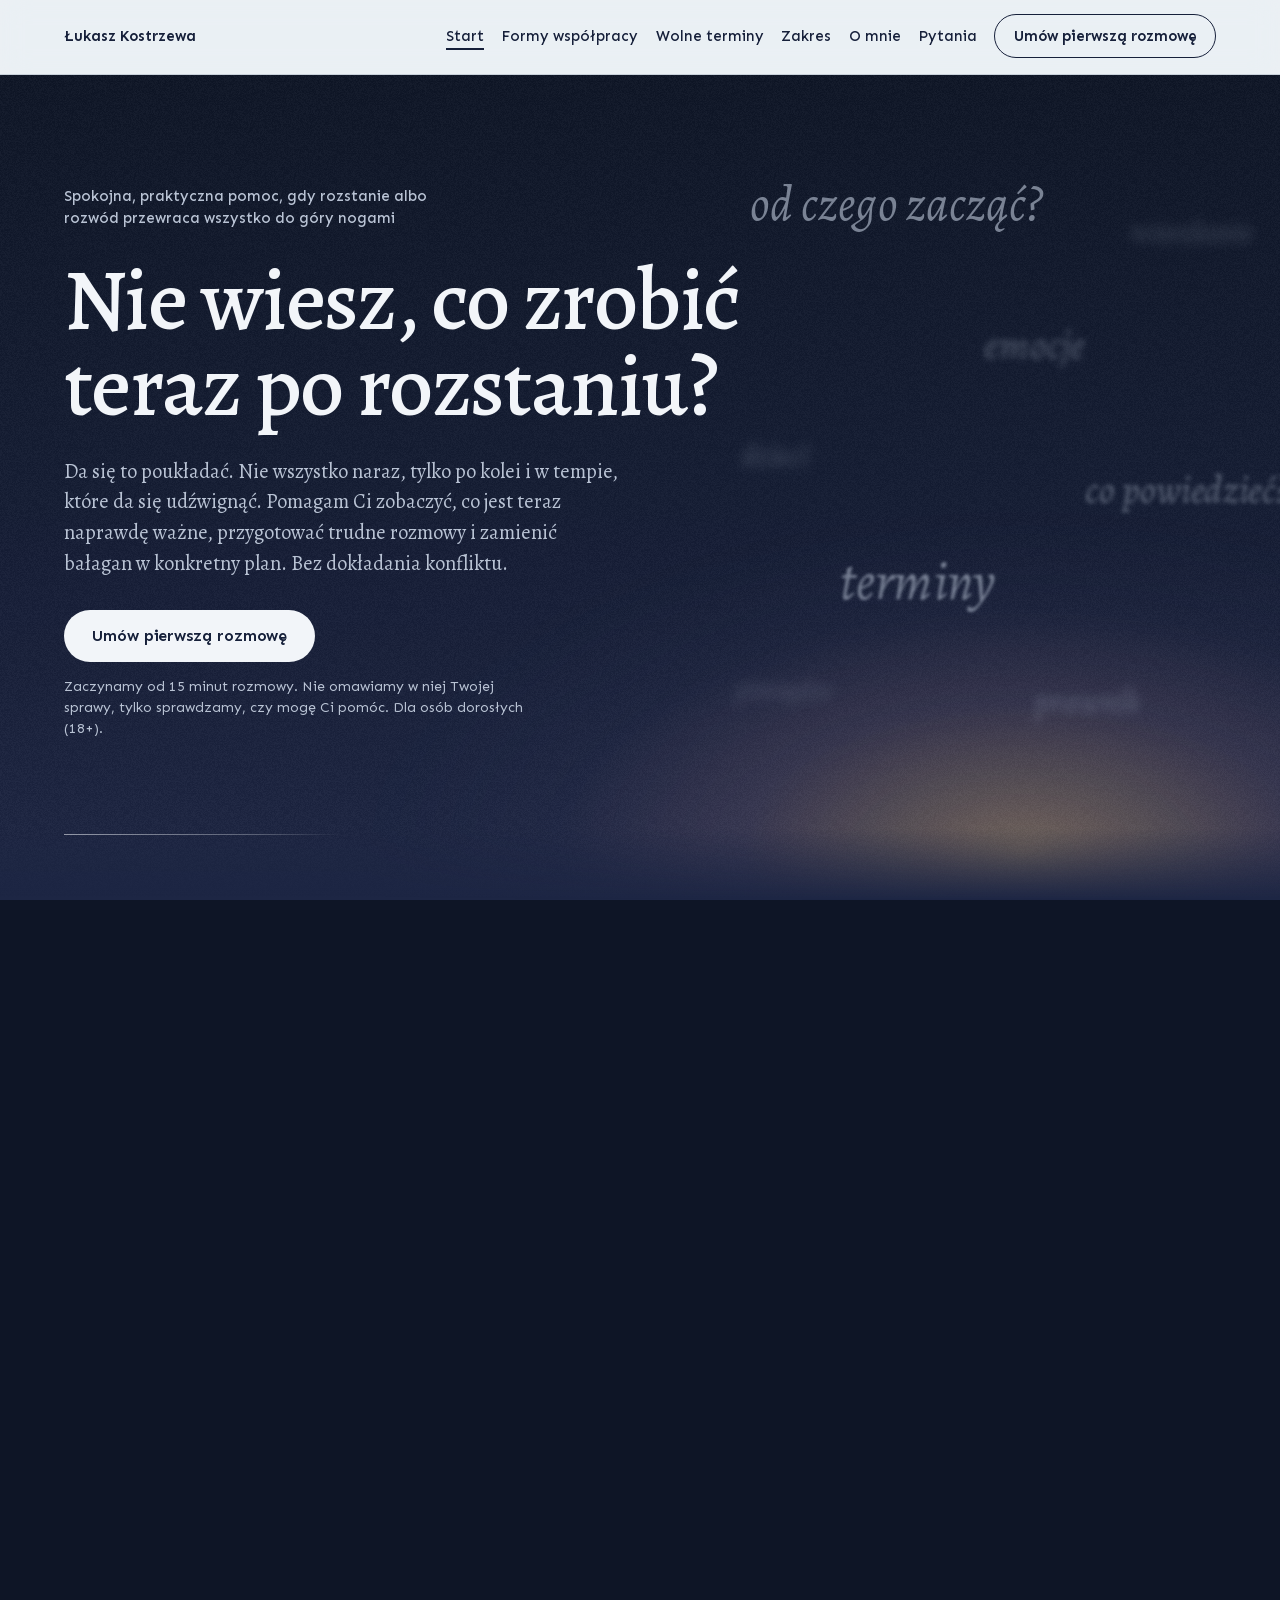
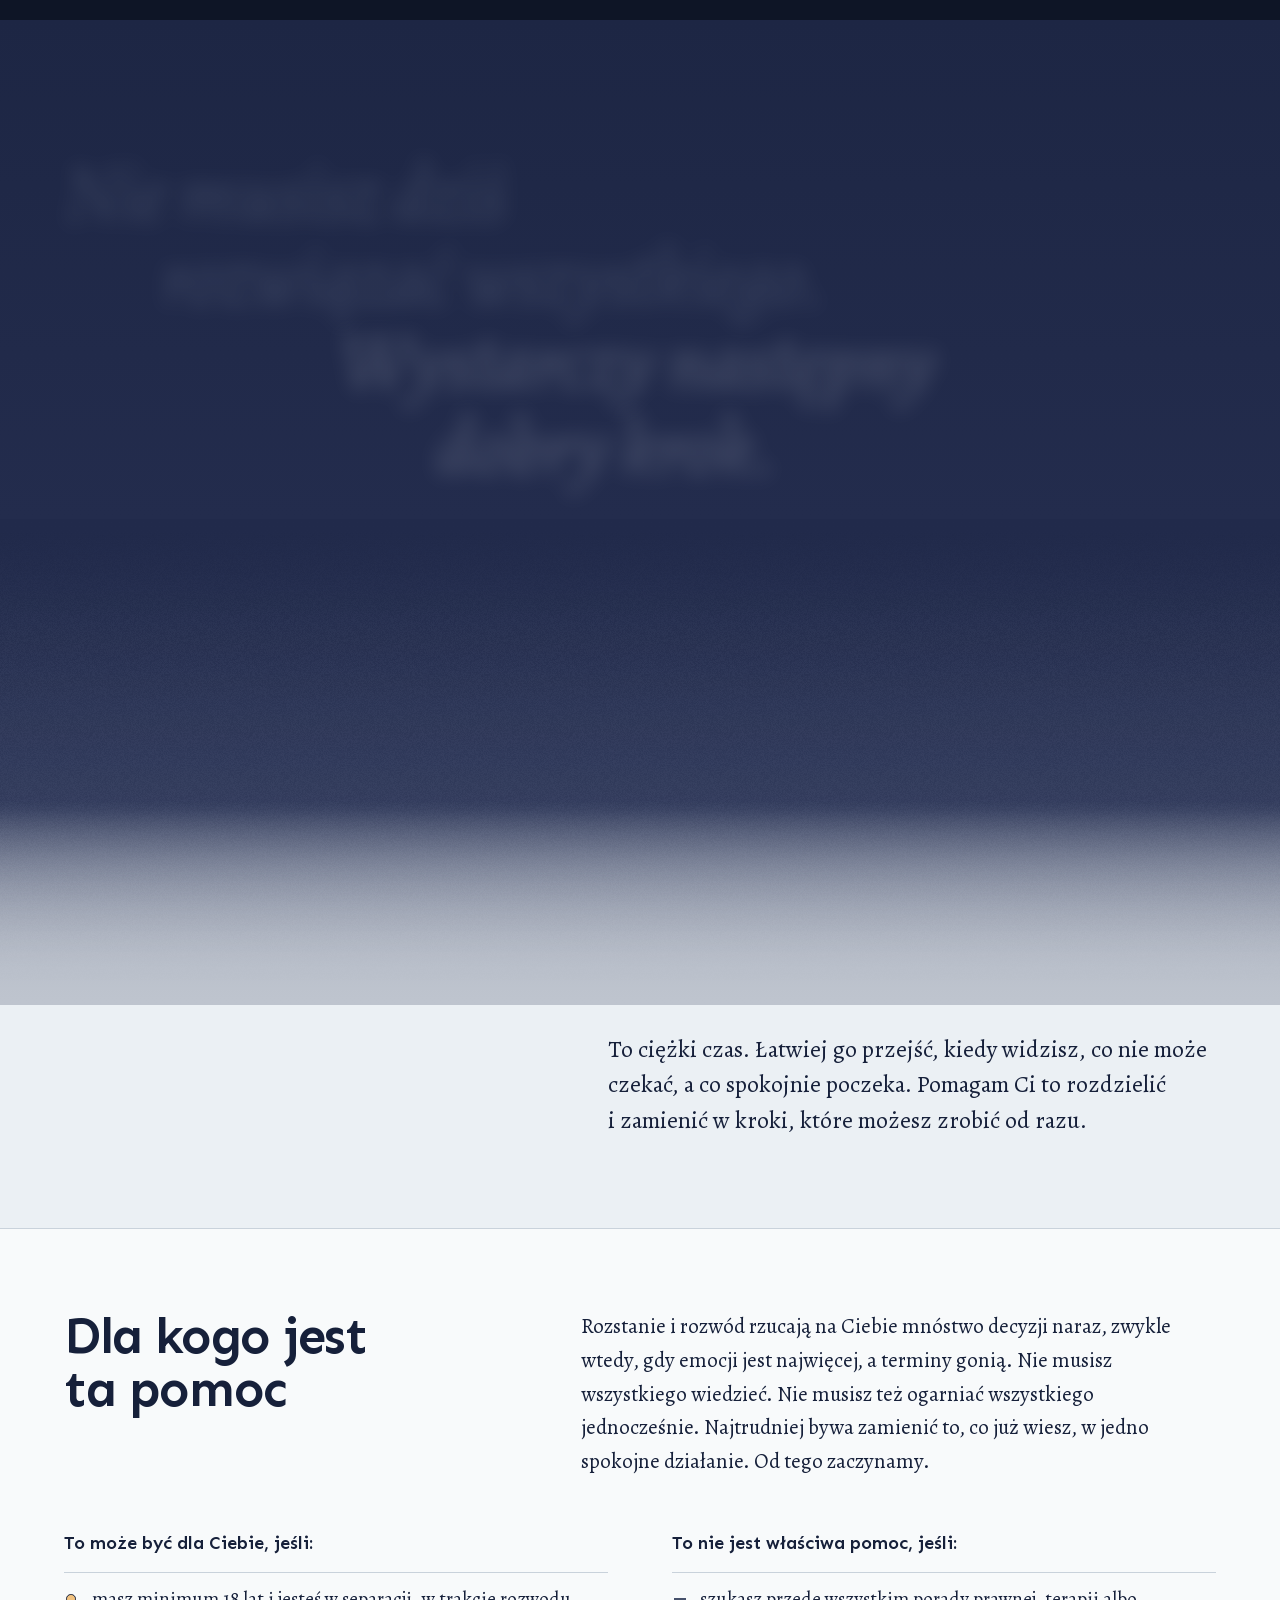
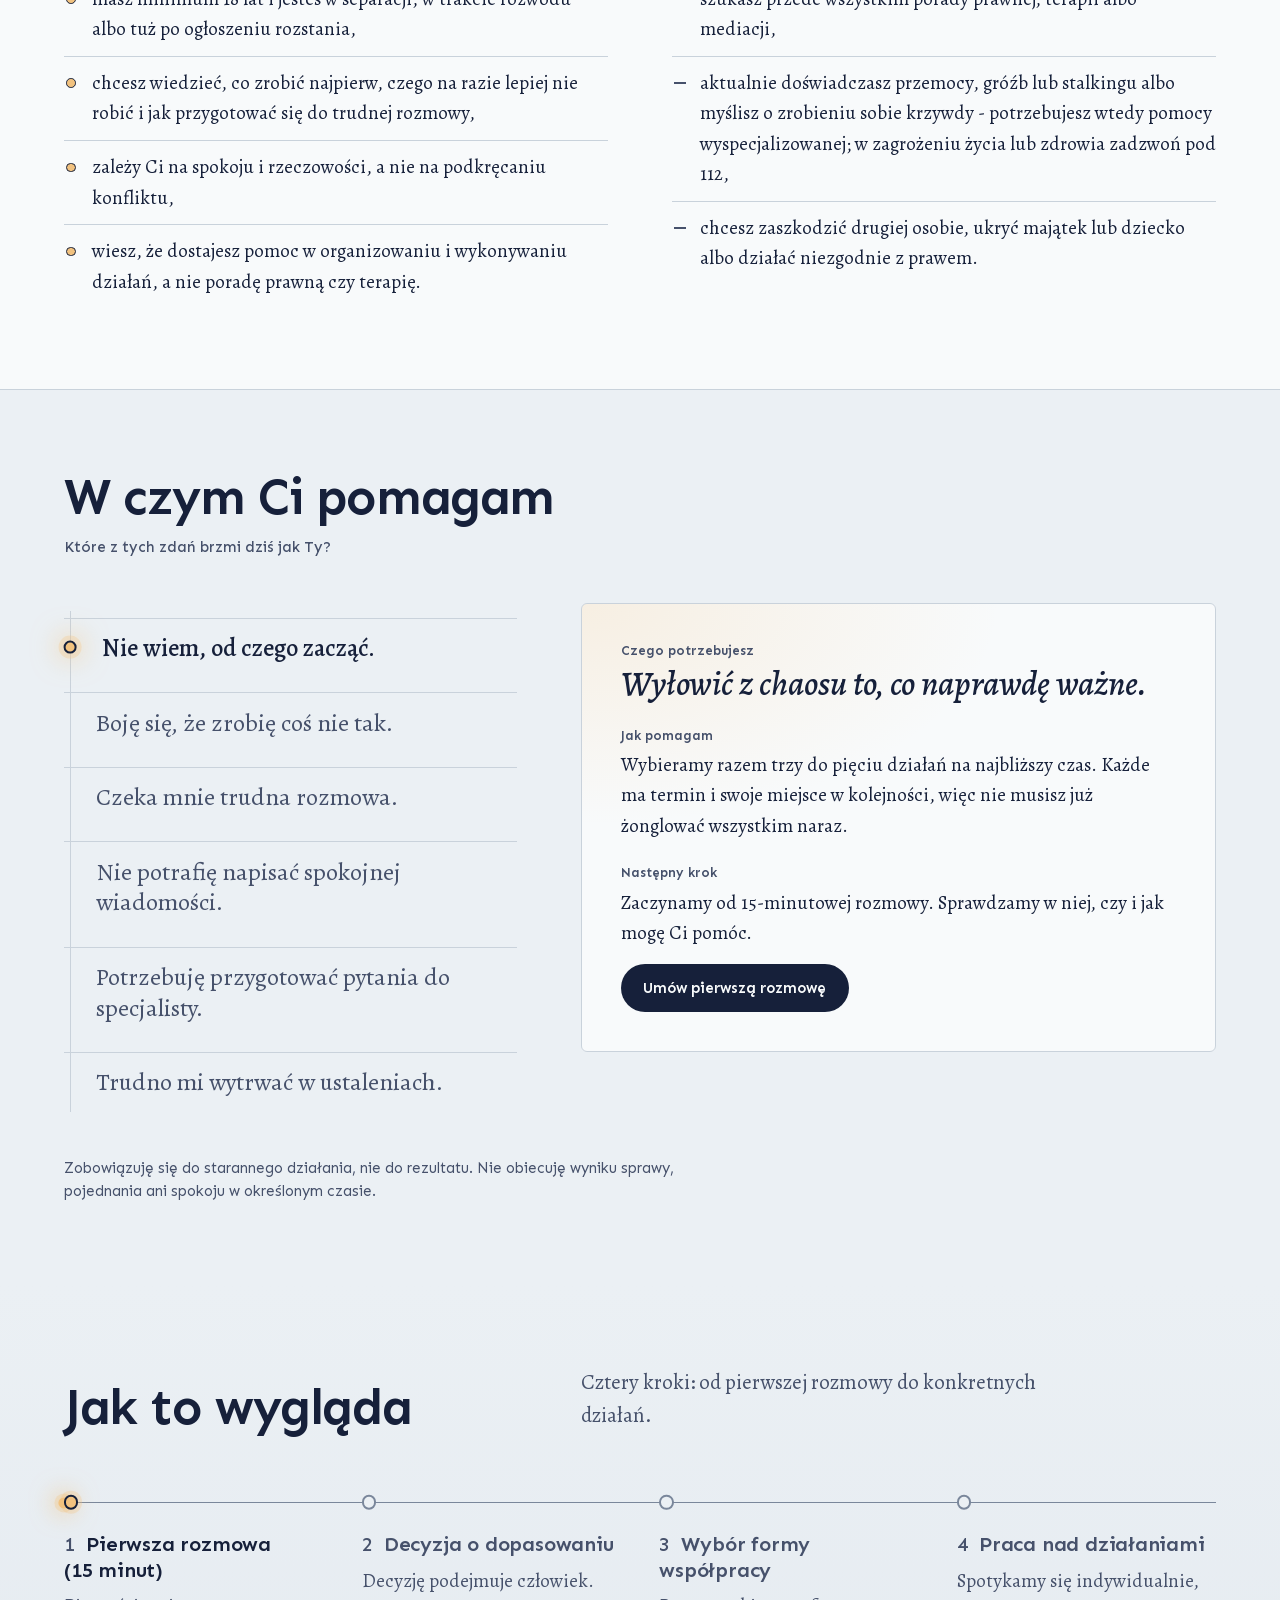
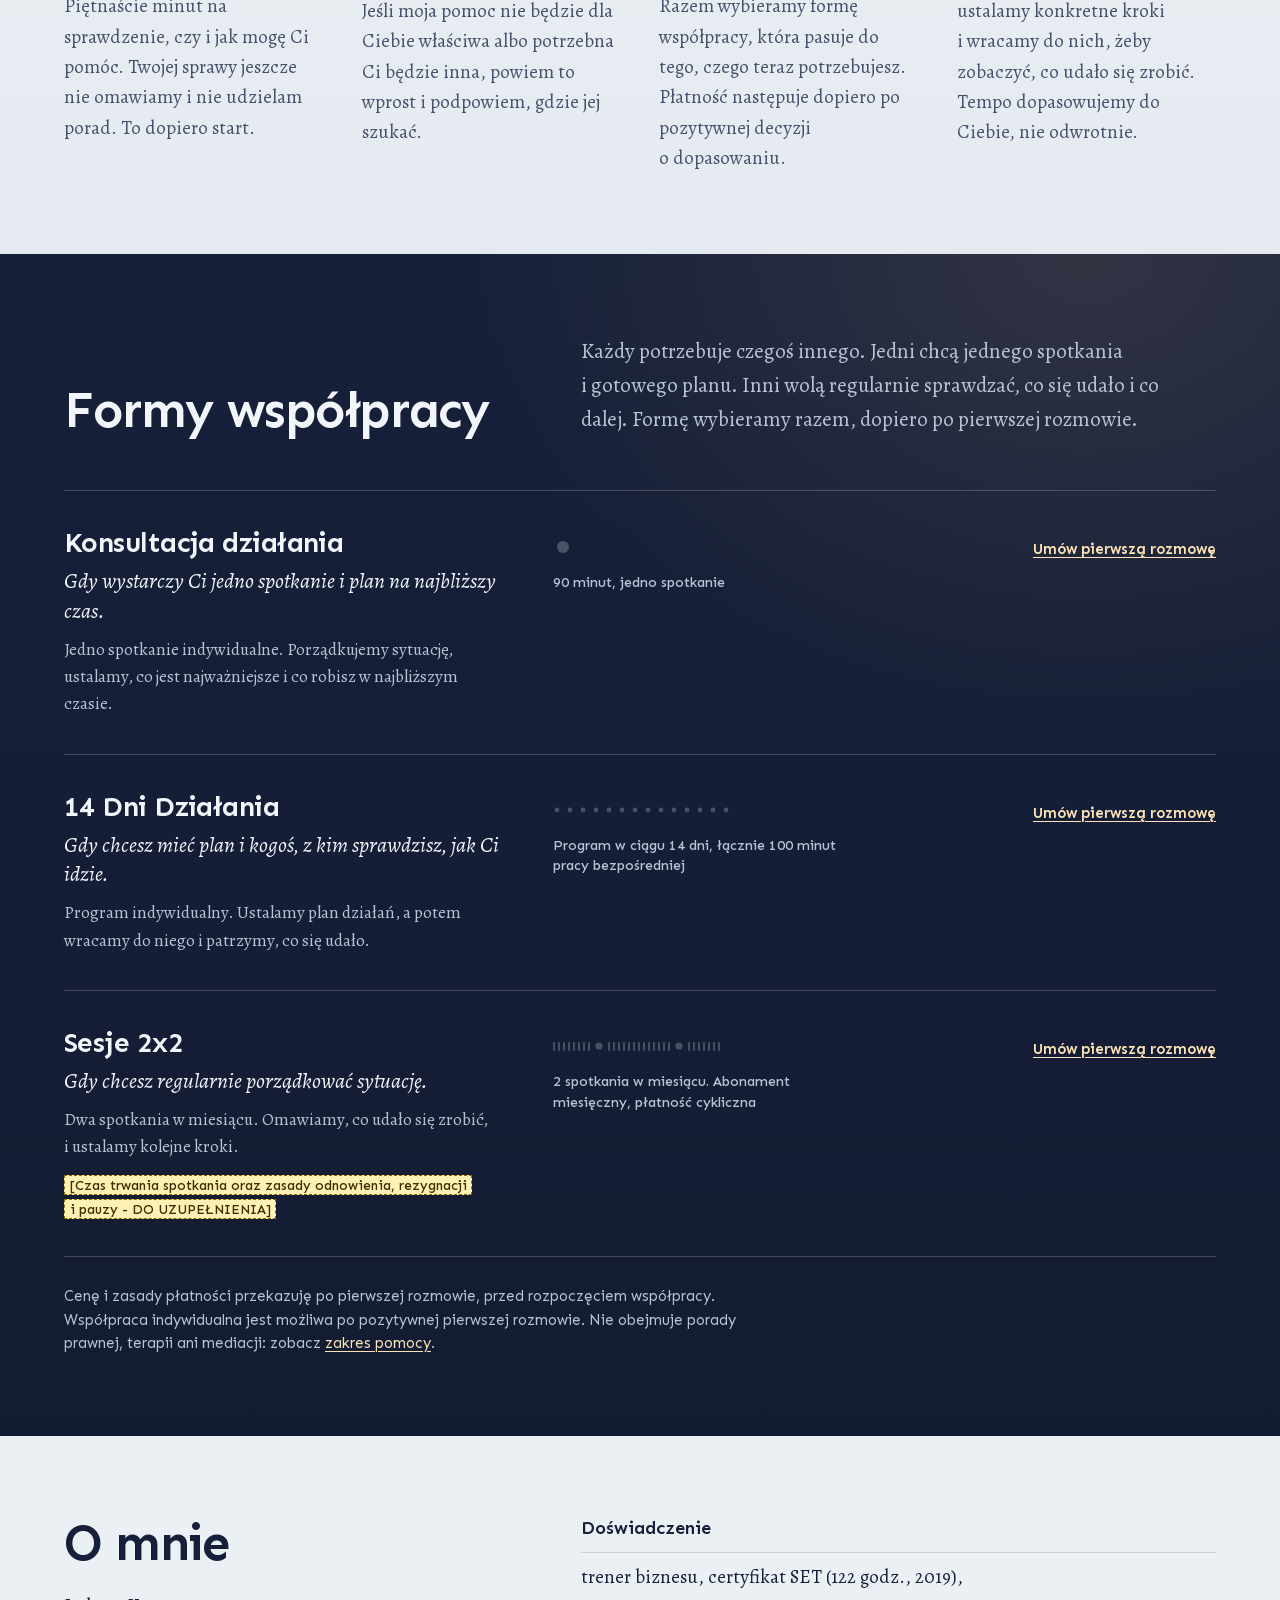
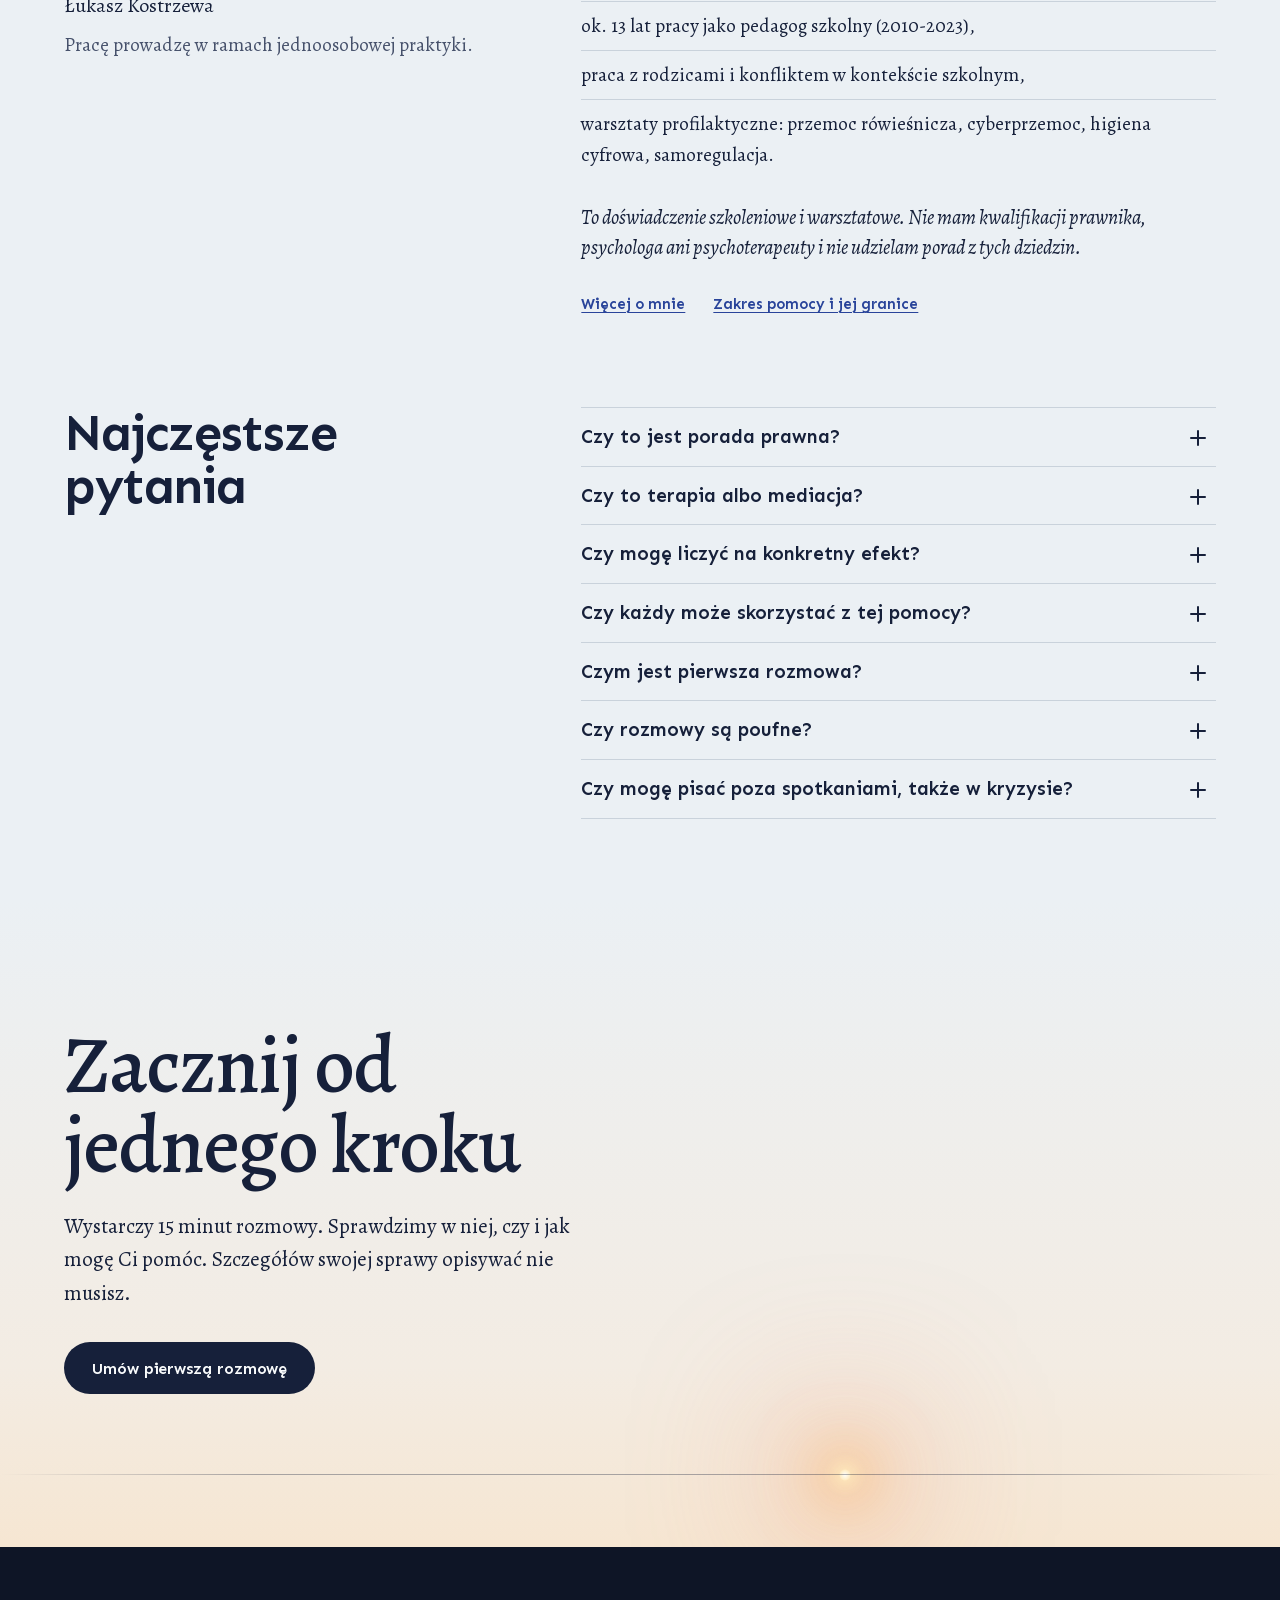
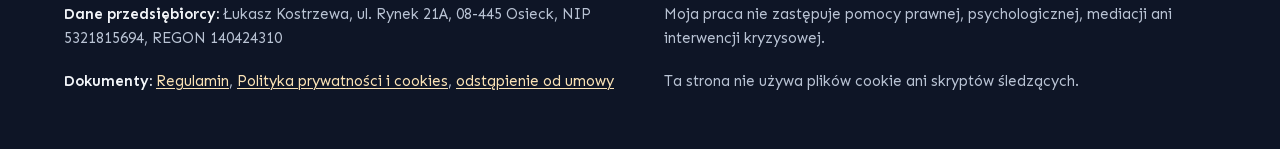
==== commit 9a5e4448: "Paczka dla hostingu LH.pl (srodowisko testowe, noindex) Co-Authored-By: Claude Sonnet 5.5 <noreply@a" ====
--- a/index.html
+++ b/index.html
@@ -20,6 +20,7 @@
   <link rel="preload" href="assets/fonts/alegreya-500.woff2" as="font" type="font/woff2" crossorigin>
   <link rel="preload" href="assets/fonts/alegreya-400.woff2" as="font" type="font/woff2" crossorigin>
   <link rel="preload" href="assets/fonts/sen-var.woff2" as="font" type="font/woff2" crossorigin>
+  <link rel="preload" href="assets/fonts/alegreya-400-italic.woff2" as="font" type="font/woff2" crossorigin>
   <link rel="stylesheet" href="assets/css/style.css">
   <script src="assets/js/early.js"></script>
   <script src="assets/js/site.js" defer></script>
@@ -39,7 +40,7 @@
           <li><a href="formy-wspolpracy.html">Formy współpracy</a></li>
           <li><a href="wolne-terminy.html">Wolne terminy</a></li>
           <li><a href="zakres.html">Zakres</a></li>
-          <li><a href="o-mnie.html">O mnie</a></li>
+          <li><a href="o-mnie.html">O mnie</a></li>
           <li><a href="pytania.html">Pytania</a></li>
           <li class="nav__cta"><a href="kontakt.html">Umów pierwszą rozmowę</a></li>
         </ul>
@@ -58,9 +59,9 @@
           <div class="hero__copy">
             <p class="hero__descriptor">Spokojna, praktyczna pomoc, gdy rozstanie albo rozwód przewraca wszystko do góry nogami</p>
             <h1 id="tytul-hero" class="hero__title">Nie wiesz, co zrobić teraz po rozstaniu?</h1>
-            <p class="hero__lead">Da się to poukładać. Nie wszystko naraz, tylko po kolei i w tempie, które da się udźwignąć. Pomagam Ci zobaczyć, co jest teraz naprawdę ważne, przygotować trudne rozmowy i zamienić bałagan w konkretny plan. Bez dokładania konfliktu.</p>
+            <p class="hero__lead">Da się to poukładać. Nie wszystko naraz, tylko po kolei i w tempie, które da się udźwignąć. Pomagam Ci zobaczyć, co jest teraz naprawdę ważne, przygotować trudne rozmowy i zamienić bałagan w konkretny plan. Bez dokładania konfliktu.</p>
             <p class="hero__action"><a class="button button--light magnetic" href="kontakt.html">Umów pierwszą rozmowę</a></p>
-            <p class="hero__fit">Zaczynamy od 15 minut rozmowy. Nie omawiamy w niej Twojej sprawy, tylko sprawdzamy, czy mogę Ci pomóc. Dla osób dorosłych (18+).</p>
+            <p class="hero__fit">Zaczynamy od 15 minut rozmowy. Nie omawiamy w niej Twojej sprawy, tylko sprawdzamy, czy mogę Ci pomóc. Dla osób dorosłych (18+).</p>
           </div>
         </div>
         <div class="plan" aria-hidden="true" data-chaos>
@@ -106,7 +107,7 @@
       </div>
       <div class="dawn__day">
         <div class="wrap">
-          <p class="dawn__lead">To ciężki czas. Łatwiej go przejść, kiedy widzisz, co nie może czekać, a co spokojnie poczeka. Pomagam Ci to rozdzielić i zamienić w kroki, które możesz zrobić od razu.</p>
+          <p class="dawn__lead">To ciężki czas. Łatwiej go przejść, kiedy widzisz, co nie może czekać, a co spokojnie poczeka. Pomagam Ci to rozdzielić i zamienić w kroki, które możesz zrobić od razu.</p>
         </div>
       </div>
     </section>
@@ -115,24 +116,24 @@
       <div class="wrap">
         <div class="fit__head">
           <h2 id="tytul-dla-kogo" class="h2">Dla kogo jest ta pomoc</h2>
-          <p class="fit__lead">Rozstanie i rozwód rzucają na Ciebie mnóstwo decyzji naraz, zwykle wtedy, gdy emocji jest najwięcej, a terminy gonią. Nie musisz wszystkiego wiedzieć. Nie musisz też ogarniać wszystkiego jednocześnie. Najtrudniej bywa zamienić to, co już wiesz, w jedno spokojne działanie. Od tego zaczynamy.</p>
+          <p class="fit__lead">Rozstanie i rozwód rzucają na Ciebie mnóstwo decyzji naraz, zwykle wtedy, gdy emocji jest najwięcej, a terminy gonią. Nie musisz wszystkiego wiedzieć. Nie musisz też ogarniać wszystkiego jednocześnie. Najtrudniej bywa zamienić to, co już wiesz, w jedno spokojne działanie. Od tego zaczynamy.</p>
         </div>
         <div class="fit__cols">
           <div class="fit__col fit__col--yes">
             <h3 class="fit__h3">To może być dla Ciebie, jeśli:</h3>
             <ul class="fit__list" role="list">
-              <li>masz minimum 18 lat i jesteś w separacji, w trakcie rozwodu albo tuż po ogłoszeniu rozstania,</li>
-              <li>chcesz wiedzieć, co zrobić najpierw, czego na razie lepiej nie robić i jak przygotować się do trudnej rozmowy,</li>
-              <li>zależy Ci na spokoju i rzeczowości, a nie na podkręcaniu konfliktu,</li>
-              <li>wiesz, że dostajesz pomoc w organizowaniu i wykonywaniu działań, a nie poradę prawną czy terapię.</li>
+              <li>masz minimum 18 lat i jesteś w separacji, w trakcie rozwodu albo tuż po ogłoszeniu rozstania,</li>
+              <li>chcesz wiedzieć, co zrobić najpierw, czego na razie lepiej nie robić i jak przygotować się do trudnej rozmowy,</li>
+              <li>zależy Ci na spokoju i rzeczowości, a nie na podkręcaniu konfliktu,</li>
+              <li>wiesz, że dostajesz pomoc w organizowaniu i wykonywaniu działań, a nie poradę prawną czy terapię.</li>
             </ul>
           </div>
           <div class="fit__col fit__col--no">
             <h3 class="fit__h3">To nie jest właściwa pomoc, jeśli:</h3>
             <ul class="fit__list" role="list">
               <li>szukasz przede wszystkim porady prawnej, terapii albo mediacji,</li>
-              <li>aktualnie doświadczasz przemocy, gróźb lub stalkingu albo myślisz o zrobieniu sobie krzywdy - potrzebujesz wtedy pomocy wyspecjalizowanej; w zagrożeniu życia lub zdrowia zadzwoń pod 112,</li>
-              <li>chcesz zaszkodzić drugiej osobie, ukryć majątek lub dziecko albo działać niezgodnie z prawem.</li>
+              <li>aktualnie doświadczasz przemocy, gróźb lub stalkingu albo myślisz o zrobieniu sobie krzywdy - potrzebujesz wtedy pomocy wyspecjalizowanej; w zagrożeniu życia lub zdrowia zadzwoń pod 112,</li>
+              <li>chcesz zaszkodzić drugiej osobie, ukryć majątek lub dziecko albo działać niezgodnie z prawem.</li>
             </ul>
           </div>
         </div>
@@ -142,8 +143,8 @@
     <section id="w-czym-pomagam" class="choose" aria-labelledby="tytul-w-czym" data-where-label="W czym Ci pomagam">
       <div class="wrap">
         <div class="choose__head">
-          <h2 id="tytul-w-czym" class="h2">W czym Ci pomagam</h2>
-          <p class="choose__hint">Które z tych zdań brzmi dziś jak Ty?</p>
+          <h2 id="tytul-w-czym" class="h2">W czym Ci pomagam</h2>
+          <p class="choose__hint">Które z tych zdań brzmi dziś jak Ty?</p>
         </div>
         <ul class="choose__list" role="list" data-select data-light>
           <li class="choose__rail" aria-hidden="true"><span class="choose__light"></span></li>
@@ -151,11 +152,11 @@
             <h3 class="choose__q"><button type="button" class="choose__btn" id="pomoc-b1" aria-expanded="true" aria-controls="pomoc-1">Nie wiem, od czego zacząć.</button></h3>
             <div class="choose__panel" id="pomoc-1" role="region" aria-labelledby="pomoc-b1">
               <p class="choose__label">Czego potrzebujesz</p>
-              <p class="choose__need">Wyłowić z chaosu to, co naprawdę ważne.</p>
-              <p class="choose__label">Jak pomagam</p>
-              <p class="choose__how">Wybieramy razem trzy do pięciu działań na najbliższy czas. Każde ma termin i swoje miejsce w kolejności, więc nie musisz już żonglować wszystkim naraz.</p>
-              <p class="choose__label">Następny krok</p>
-              <p class="choose__next">Zaczynamy od 15-minutowej rozmowy. Sprawdzamy w niej, czy i jak mogę Ci pomóc. <a class="choose__link" href="kontakt.html">Umów pierwszą rozmowę</a></p>
+              <p class="choose__need">Wyłowić z chaosu to, co naprawdę ważne.</p>
+              <p class="choose__label">Jak pomagam</p>
+              <p class="choose__how">Wybieramy razem trzy do pięciu działań na najbliższy czas. Każde ma termin i swoje miejsce w kolejności, więc nie musisz już żonglować wszystkim naraz.</p>
+              <p class="choose__label">Następny krok</p>
+              <p class="choose__next">Zaczynamy od 15-minutowej rozmowy. Sprawdzamy w niej, czy i jak mogę Ci pomóc. <a class="choose__link" href="kontakt.html">Umów pierwszą rozmowę</a></p>
             </div>
           </li>
           <li class="choose__item">
@@ -166,55 +167,55 @@
               <p class="choose__label">Jak pomagam</p>
               <p class="choose__how">Dostajesz krótką listę rzeczy, których lepiej na razie nie robić, żeby nie utrudnić sobie kolejnych kroków. Łatwiej ruszyć do przodu, gdy wiesz, czego nie ruszać.</p>
               <p class="choose__label">Następny krok</p>
-              <p class="choose__next">Zaczynamy od 15-minutowej rozmowy. Sprawdzamy w niej, czy i jak mogę Ci pomóc. <a class="choose__link" href="kontakt.html">Umów pierwszą rozmowę</a></p>
+              <p class="choose__next">Zaczynamy od 15-minutowej rozmowy. Sprawdzamy w niej, czy i jak mogę Ci pomóc. <a class="choose__link" href="kontakt.html">Umów pierwszą rozmowę</a></p>
             </div>
           </li>
           <li class="choose__item">
             <h3 class="choose__q"><button type="button" class="choose__btn" id="pomoc-b3" aria-expanded="true" aria-controls="pomoc-3">Czeka mnie trudna rozmowa.</button></h3>
             <div class="choose__panel" id="pomoc-3" role="region" aria-labelledby="pomoc-b3">
               <p class="choose__label">Czego potrzebujesz</p>
-              <p class="choose__need">Wejść w rozmowę z planem.</p>
-              <p class="choose__label">Jak pomagam</p>
-              <p class="choose__how">Ustalamy, czego naprawdę chcesz od tej rozmowy. Potem szukamy słów, które pozwolą Ci to powiedzieć spokojnie i rzeczowo.</p>
-              <p class="choose__label">Następny krok</p>
-              <p class="choose__next">Zaczynamy od 15-minutowej rozmowy. Sprawdzamy w niej, czy i jak mogę Ci pomóc. <a class="choose__link" href="kontakt.html">Umów pierwszą rozmowę</a></p>
+              <p class="choose__need">Wejść w rozmowę z planem.</p>
+              <p class="choose__label">Jak pomagam</p>
+              <p class="choose__how">Ustalamy, czego naprawdę chcesz od tej rozmowy. Potem szukamy słów, które pozwolą Ci to powiedzieć spokojnie i rzeczowo.</p>
+              <p class="choose__label">Następny krok</p>
+              <p class="choose__next">Zaczynamy od 15-minutowej rozmowy. Sprawdzamy w niej, czy i jak mogę Ci pomóc. <a class="choose__link" href="kontakt.html">Umów pierwszą rozmowę</a></p>
             </div>
           </li>
           <li class="choose__item">
             <h3 class="choose__q"><button type="button" class="choose__btn" id="pomoc-b4" aria-expanded="true" aria-controls="pomoc-4">Nie potrafię napisać spokojnej wiadomości.</button></h3>
             <div class="choose__panel" id="pomoc-4" role="region" aria-labelledby="pomoc-b4">
               <p class="choose__label">Czego potrzebujesz</p>
-              <p class="choose__need">Spokojne słowa w trudnej wiadomości.</p>
-              <p class="choose__label">Jak pomagam</p>
-              <p class="choose__how">Razem układamy wiadomość albo rozmowę tak, żeby powiedzieć, co trzeba, i nie dolać oliwy do ognia.</p>
-              <p class="choose__label">Następny krok</p>
-              <p class="choose__next">Zaczynamy od 15-minutowej rozmowy. Sprawdzamy w niej, czy i jak mogę Ci pomóc. <a class="choose__link" href="kontakt.html">Umów pierwszą rozmowę</a></p>
+              <p class="choose__need">Spokojne słowa w trudnej wiadomości.</p>
+              <p class="choose__label">Jak pomagam</p>
+              <p class="choose__how">Razem układamy wiadomość albo rozmowę tak, żeby powiedzieć, co trzeba, i nie dolać oliwy do ognia.</p>
+              <p class="choose__label">Następny krok</p>
+              <p class="choose__next">Zaczynamy od 15-minutowej rozmowy. Sprawdzamy w niej, czy i jak mogę Ci pomóc. <a class="choose__link" href="kontakt.html">Umów pierwszą rozmowę</a></p>
             </div>
           </li>
           <li class="choose__item">
             <h3 class="choose__q"><button type="button" class="choose__btn" id="pomoc-b5" aria-expanded="true" aria-controls="pomoc-5">Potrzebuję przygotować pytania do specjalisty.</button></h3>
             <div class="choose__panel" id="pomoc-5" role="region" aria-labelledby="pomoc-b5">
               <p class="choose__label">Czego potrzebujesz</p>
-              <p class="choose__need">Wizyta u specjalisty, po której wiesz więcej.</p>
-              <p class="choose__label">Jak pomagam</p>
-              <p class="choose__how">Zbieramy Twoje pytania do prawnika lub innego specjalisty i układamy je w kolejności. Na spotkanie przychodzisz z listą, a nie z mętlikiem w głowie.</p>
-              <p class="choose__label">Następny krok</p>
-              <p class="choose__next">Zaczynamy od 15-minutowej rozmowy. Sprawdzamy w niej, czy i jak mogę Ci pomóc. <a class="choose__link" href="kontakt.html">Umów pierwszą rozmowę</a></p>
-            </div>
-          </li>
-          <li class="choose__item">
-            <h3 class="choose__q"><button type="button" class="choose__btn" id="pomoc-b6" aria-expanded="true" aria-controls="pomoc-6">Trudno mi wytrwać w ustaleniach.</button></h3>
+              <p class="choose__need">Wizyta u specjalisty, po której wiesz więcej.</p>
+              <p class="choose__label">Jak pomagam</p>
+              <p class="choose__how">Zbieramy Twoje pytania do prawnika lub innego specjalisty i układamy je w kolejności. Na spotkanie przychodzisz z listą, a nie z mętlikiem w głowie.</p>
+              <p class="choose__label">Następny krok</p>
+              <p class="choose__next">Zaczynamy od 15-minutowej rozmowy. Sprawdzamy w niej, czy i jak mogę Ci pomóc. <a class="choose__link" href="kontakt.html">Umów pierwszą rozmowę</a></p>
+            </div>
+          </li>
+          <li class="choose__item">
+            <h3 class="choose__q"><button type="button" class="choose__btn" id="pomoc-b6" aria-expanded="true" aria-controls="pomoc-6">Trudno mi wytrwać w ustaleniach.</button></h3>
             <div class="choose__panel" id="pomoc-6" role="region" aria-labelledby="pomoc-b6">
               <p class="choose__label">Czego potrzebujesz</p>
               <p class="choose__need">Utrzymać kierunek, nawet gdy sił brakuje.</p>
               <p class="choose__label">Jak pomagam</p>
-              <p class="choose__how">Wracamy do ustaleń, sprawdzamy, co się udało, i wyznaczamy kolejny krok. Każdy zrobiony krok się liczy, nawet ten mały.</p>
-              <p class="choose__label">Następny krok</p>
-              <p class="choose__next">Zaczynamy od 15-minutowej rozmowy. Sprawdzamy w niej, czy i jak mogę Ci pomóc. <a class="choose__link" href="kontakt.html">Umów pierwszą rozmowę</a></p>
+              <p class="choose__how">Wracamy do ustaleń, sprawdzamy, co się udało, i wyznaczamy kolejny krok. Każdy zrobiony krok się liczy, nawet ten mały.</p>
+              <p class="choose__label">Następny krok</p>
+              <p class="choose__next">Zaczynamy od 15-minutowej rozmowy. Sprawdzamy w niej, czy i jak mogę Ci pomóc. <a class="choose__link" href="kontakt.html">Umów pierwszą rozmowę</a></p>
             </div>
           </li>
         </ul>
-        <p class="choose__caveat">Zobowiązuję się do starannego działania, nie do rezultatu. Nie obiecuję wyniku sprawy, pojednania ani spokoju w określonym czasie.</p>
+        <p class="choose__caveat">Zobowiązuję się do starannego działania, nie do rezultatu. Nie obiecuję wyniku sprawy, pojednania ani spokoju w określonym czasie.</p>
       </div>
     </section>
 
@@ -229,23 +230,23 @@
           <ol class="path__steps" role="list">
             <li class="path__step">
               <span class="path__dot" aria-hidden="true"></span>
-              <h3 class="path__title"><span class="path__n" aria-hidden="true">1</span> Pierwsza rozmowa (15 minut)</h3>
-              <p>Piętnaście minut na sprawdzenie, czy i jak mogę Ci pomóc. Twojej sprawy jeszcze nie omawiamy i nie udzielam porad. To dopiero start.</p>
+              <h3 class="path__title"><span class="path__n" aria-hidden="true">1</span> Pierwsza rozmowa (15 minut)</h3>
+              <p>Piętnaście minut na sprawdzenie, czy i jak mogę Ci pomóc. Twojej sprawy jeszcze nie omawiamy i nie udzielam porad. To dopiero start.</p>
             </li>
             <li class="path__step">
               <span class="path__dot" aria-hidden="true"></span>
-              <h3 class="path__title"><span class="path__n" aria-hidden="true">2</span> Decyzja o dopasowaniu</h3>
-              <p>Decyzję podejmuje człowiek. Jeśli moja pomoc nie będzie dla Ciebie właściwa albo potrzebna Ci będzie inna, powiem to wprost i podpowiem, gdzie jej szukać.</p>
+              <h3 class="path__title"><span class="path__n" aria-hidden="true">2</span> Decyzja o dopasowaniu</h3>
+              <p>Decyzję podejmuje człowiek. Jeśli moja pomoc nie będzie dla Ciebie właściwa albo potrzebna Ci będzie inna, powiem to wprost i podpowiem, gdzie jej szukać.</p>
             </li>
             <li class="path__step">
               <span class="path__dot" aria-hidden="true"></span>
               <h3 class="path__title"><span class="path__n" aria-hidden="true">3</span> Wybór formy współpracy</h3>
-              <p>Razem wybieramy formę współpracy, która pasuje do tego, czego teraz potrzebujesz. Płatność następuje dopiero po pozytywnej decyzji o dopasowaniu.</p>
+              <p>Razem wybieramy formę współpracy, która pasuje do tego, czego teraz potrzebujesz. Płatność następuje dopiero po pozytywnej decyzji o dopasowaniu.</p>
             </li>
             <li class="path__step">
               <span class="path__dot" aria-hidden="true"></span>
               <h3 class="path__title"><span class="path__n" aria-hidden="true">4</span> Praca nad działaniami</h3>
-              <p>Spotykamy się indywidualnie, ustalamy konkretne kroki i wracamy do nich, żeby zobaczyć, co udało się zrobić. Tempo dopasowujemy do Ciebie, nie odwrotnie.</p>
+              <p>Spotykamy się indywidualnie, ustalamy konkretne kroki i wracamy do nich, żeby zobaczyć, co udało się zrobić. Tempo dopasowujemy do Ciebie, nie odwrotnie.</p>
             </li>
           </ol>
         </div>
@@ -256,36 +257,34 @@
       <div class="wrap">
         <div class="forms__head">
           <h2 id="tytul-formy" class="h2">Formy współpracy</h2>
-          <p class="forms__lead">Każdy potrzebuje czegoś innego. Jedni chcą jednego spotkania i gotowego planu. Inni wolą regularnie sprawdzać, co się udało i co dalej. Formę wybieramy razem, dopiero po pierwszej rozmowie.</p>
+          <p class="forms__lead">Każdy potrzebuje czegoś innego. Jedni chcą jednego spotkania i gotowego planu. Inni wolą regularnie sprawdzać, co się udało i co dalej. Formę wybieramy razem, dopiero po pierwszej rozmowie.</p>
         </div>
         <ul class="forms__list" role="list">
           <li class="form" data-time>
             <div class="form__what">
               <h3 class="form__name">Konsultacja działania</h3>
-              <p class="form__who">Gdy wystarczy Ci jedno spotkanie i plan na najbliższy czas.</p>
-              <p class="form__desc">Jedno spotkanie indywidualne. Porządkujemy sytuację, ustalamy, co jest najważniejsze i co robisz w najbliższym czasie.</p>
+              <p class="form__who">Gdy wystarczy Ci jedno spotkanie i plan na najbliższy czas.</p>
+              <p class="form__desc">Jedno spotkanie indywidualne. Porządkujemy sytuację, ustalamy, co jest najważniejsze i co robisz w najbliższym czasie.</p>
             </div>
             <div class="form__time">
               <span class="time time--one" aria-hidden="true"><i class="is-meet"></i></span>
-              <p class="form__dur">90 minut, jedno spotkanie</p>
+              <p class="form__dur">90 minut, jedno spotkanie</p>
             </div>
             <div class="form__price">
-              <p class="price"><span class="price__num">299</span> <span class="price__cur">zł</span></p>
               <p class="form__next"><a href="kontakt.html">Umów pierwszą rozmowę</a></p>
             </div>
           </li>
           <li class="form" data-time>
             <div class="form__what">
               <h3 class="form__name">14 Dni Działania</h3>
-              <p class="form__who">Gdy chcesz mieć plan i kogoś, z kim sprawdzisz, jak Ci idzie.</p>
-              <p class="form__desc">Program indywidualny. Ustalamy plan działań, a potem wracamy do niego i patrzymy, co się udało.</p>
+              <p class="form__who">Gdy chcesz mieć plan i kogoś, z kim sprawdzisz, jak Ci idzie.</p>
+              <p class="form__desc">Program indywidualny. Ustalamy plan działań, a potem wracamy do niego i patrzymy, co się udało.</p>
             </div>
             <div class="form__time">
               <span class="time time--days" aria-hidden="true"><i></i><i></i><i></i><i></i><i></i><i></i><i></i><i></i><i></i><i></i><i></i><i></i><i></i><i></i></span>
-              <p class="form__dur">Program w ciągu 14 dni, łącznie 100 minut pracy bezpośredniej</p>
+              <p class="form__dur">Program w ciągu 14 dni, łącznie 100 minut pracy bezpośredniej</p>
             </div>
             <div class="form__price">
-              <p class="price"><span class="price__num">599</span> <span class="price__cur">zł</span></p>
               <p class="form__next"><a href="kontakt.html">Umów pierwszą rozmowę</a></p>
             </div>
           </li>
@@ -293,40 +292,39 @@
             <div class="form__what">
               <h3 class="form__name">Sesje 2x2</h3>
               <p class="form__who">Gdy chcesz regularnie porządkować sytuację.</p>
-              <p class="form__desc">Dwa spotkania w miesiącu. Omawiamy, co udało się zrobić, i ustalamy kolejne kroki.</p>
-              <p class="form__todo"><span class="todo">[Czas trwania spotkania oraz zasady odnowienia, rezygnacji i pauzy - DO UZUPEŁNIENIA]</span></p>
+              <p class="form__desc">Dwa spotkania w miesiącu. Omawiamy, co udało się zrobić, i ustalamy kolejne kroki.</p>
+              <p class="form__todo"><span class="todo">[Czas trwania spotkania oraz zasady odnowienia, rezygnacji i pauzy - DO UZUPEŁNIENIA]</span></p>
             </div>
             <div class="form__time">
               <span class="time time--month" aria-hidden="true"><i></i><i></i><i></i><i></i><i></i><i></i><i></i><i></i><i class="is-meet"></i><i></i><i></i><i></i><i></i><i></i><i></i><i></i><i></i><i></i><i></i><i></i><i></i><i></i><i class="is-meet"></i><i></i><i></i><i></i><i></i><i></i><i></i><i></i></span>
-              <p class="form__dur">2 spotkania w miesiącu. Abonament miesięczny, płatność cykliczna</p>
+              <p class="form__dur">2 spotkania w miesiącu. Abonament miesięczny, płatność cykliczna</p>
             </div>
             <div class="form__price">
-              <p class="price"><span class="price__num">399</span> <span class="price__cur">zł / miesiąc</span></p>
               <p class="form__next"><a href="kontakt.html">Umów pierwszą rozmowę</a></p>
             </div>
           </li>
         </ul>
-        <p class="forms__note">Ceny w złotych, brutto. Współpraca indywidualna jest możliwa po pozytywnej pierwszej rozmowie. Nie obejmuje porady prawnej, terapii ani mediacji: zobacz <a href="zakres.html">zakres pomocy</a>.</p>
+        <p class="forms__note">Cenę i zasady płatności przekazuję po pierwszej rozmowie, przed rozpoczęciem współpracy. Współpraca indywidualna jest możliwa po pozytywnej pierwszej rozmowie. Nie obejmuje porady prawnej, terapii ani mediacji: zobacz <a href="zakres.html">zakres pomocy</a>.</p>
       </div>
     </section>
 
     <section id="o-mnie" class="who" aria-labelledby="tytul-kto" data-where-label="O mnie">
       <div class="wrap who__grid">
         <div class="who__id">
-          <h2 id="tytul-kto" class="h2">O mnie</h2>
+          <h2 id="tytul-kto" class="h2">O mnie</h2>
           <p class="who__name">Łukasz Kostrzewa</p>
-          <p class="who__practice">Pracę prowadzę w ramach jednoosobowej praktyki.</p>
+          <p class="who__practice">Pracę prowadzę w ramach jednoosobowej praktyki.</p>
         </div>
         <div class="who__facts">
           <h3 class="who__h3">Doświadczenie</h3>
           <ul class="who__list" role="list">
             <li>trener biznesu, certyfikat SET <span class="nowrap">(122 godz., 2019)</span>,</li>
-            <li>ok. 13 lat pracy jako pedagog szkolny <span class="nowrap">(2010-2023)</span>,</li>
-            <li>praca z rodzicami i konfliktem w kontekście szkolnym,</li>
+            <li>ok. 13 lat pracy jako pedagog szkolny <span class="nowrap">(2010-2023)</span>,</li>
+            <li>praca z rodzicami i konfliktem w kontekście szkolnym,</li>
             <li>warsztaty profilaktyczne: przemoc rówieśnicza, cyberprzemoc, higiena cyfrowa, samoregulacja.</li>
           </ul>
-          <p class="who__limit">To doświadczenie szkoleniowe i warsztatowe. Nie mam kwalifikacji prawnika, psychologa ani psychoterapeuty i nie udzielam porad z tych dziedzin.</p>
-          <p class="who__more"><a href="o-mnie.html">Więcej o mnie</a><a href="zakres.html">Zakres pomocy i jej granice</a></p>
+          <p class="who__limit">To doświadczenie szkoleniowe i warsztatowe. Nie mam kwalifikacji prawnika, psychologa ani psychoterapeuty i nie udzielam porad z tych dziedzin.</p>
+          <p class="who__more"><a href="o-mnie.html">Więcej o mnie</a><a href="zakres.html">Zakres pomocy i jej granice</a></p>
         </div>
       </div>
     </section>
@@ -337,7 +335,7 @@
         <div class="faq__list">
           <details class="faq__item">
             <summary>Czy to jest porada prawna?</summary>
-            <div class="faq__answer"><p>Nie. Nie udzielam porad prawnych, nie interpretuję przepisów i nie przewiduję, jak skończy się Twoja sprawa. Mogę za to pomóc Ci przygotować pytania do prawnika.</p></div>
+            <div class="faq__answer"><p>Nie. Nie udzielam porad prawnych, nie interpretuję przepisów i nie przewiduję, jak skończy się Twoja sprawa. Mogę za to pomóc Ci przygotować pytania do prawnika.</p></div>
           </details>
           <details class="faq__item">
             <summary>Czy to terapia albo mediacja?</summary>
@@ -345,23 +343,23 @@
           </details>
           <details class="faq__item">
             <summary>Czy mogę liczyć na konkretny efekt?</summary>
-            <div class="faq__answer"><p>Zobowiązuję się do starannego działania, nie do rezultatu. Nie obiecuję wyniku sprawy, pojednania ani spokoju w określonym czasie. Pracujemy nad tym, co Ty możesz zrobić, i sprawdzamy, jak Ci to idzie.</p></div>
-          </details>
-          <details class="faq__item">
-            <summary>Czy każdy może skorzystać z tej pomocy?</summary>
-            <div class="faq__answer"><p>Nie każdy. To pomoc dla dorosłych, którzy są w prawdziwej separacji lub rozwodzie, chcą pracować nad własnym działaniem i potrafią spokojnie uczestniczyć w rozmowie. O dopasowaniu decyduje człowiek po pierwszej rozmowie. Jeśli moja pomoc nie będzie dla Ciebie właściwa, wskażę, gdzie szukać innej.</p></div>
+            <div class="faq__answer"><p>Zobowiązuję się do starannego działania, nie do rezultatu. Nie obiecuję wyniku sprawy, pojednania ani spokoju w określonym czasie. Pracujemy nad tym, co Ty możesz zrobić, i sprawdzamy, jak Ci to idzie.</p></div>
+          </details>
+          <details class="faq__item">
+            <summary>Czy każdy może skorzystać z tej pomocy?</summary>
+            <div class="faq__answer"><p>Nie każdy. To pomoc dla dorosłych, którzy są w prawdziwej separacji lub rozwodzie, chcą pracować nad własnym działaniem i potrafią spokojnie uczestniczyć w rozmowie. O dopasowaniu decyduje człowiek po pierwszej rozmowie. Jeśli moja pomoc nie będzie dla Ciebie właściwa, wskażę, gdzie szukać innej.</p></div>
           </details>
           <details class="faq__item">
             <summary>Czym jest pierwsza rozmowa?</summary>
-            <div class="faq__answer"><p>To 15 minut na początek. Sprawdzamy, czy zakres mojej pomocy pasuje do Twojej sytuacji. Nie omawiamy w niej Twojej sprawy i nie udzielam porad.</p></div>
+            <div class="faq__answer"><p>To 15 minut na początek. Sprawdzamy, czy zakres mojej pomocy pasuje do Twojej sytuacji. Nie omawiamy w niej Twojej sprawy i nie udzielam porad.</p></div>
           </details>
           <details class="faq__item">
             <summary>Czy rozmowy są poufne?</summary>
-            <div class="faq__answer"><p>Poufność ma granice, które wynikają z prawa i bezpieczeństwa; zostaną opisane w warunkach współpracy. Nie gwarantuję poufności zawodowej, jaka dotyczy np. prawnika czy psychologa. Sesje domyślnie nie są nagrywane.</p></div>
-          </details>
-          <details class="faq__item">
-            <summary>Czy mogę pisać poza spotkaniami, także w kryzysie?</summary>
-            <div class="faq__answer"><p>Poza umówionymi spotkaniami współpraca nie obejmuje dostępności 24/7 ani monitorowania wiadomości w trybie kryzysowym. W zagrożeniu życia lub zdrowia zadzwoń pod 112.</p></div>
+            <div class="faq__answer"><p>Poufność ma granice, które wynikają z prawa i bezpieczeństwa; zostaną opisane w warunkach współpracy. Nie gwarantuję poufności zawodowej, jaka dotyczy np. prawnika czy psychologa. Sesje domyślnie nie są nagrywane.</p></div>
+          </details>
+          <details class="faq__item">
+            <summary>Czy mogę pisać poza spotkaniami, także w kryzysie?</summary>
+            <div class="faq__answer"><p>Poza umówionymi spotkaniami współpraca nie obejmuje dostępności 24/7 ani monitorowania wiadomości w trybie kryzysowym. W zagrożeniu życia lub zdrowia zadzwoń pod 112.</p></div>
           </details>
         </div>
       </div>
@@ -370,7 +368,7 @@
       <div class="closing__sky" aria-hidden="true"><span class="closing__sun"></span><span class="closing__line"></span></div>
       <div class="wrap closing__inner">
         <h2 id="tytul-zamkniecie" class="closing__title">Zacznij od jednego kroku</h2>
-        <p class="closing__lead">Wystarczy 15 minut rozmowy. Sprawdzimy w niej, czy i jak mogę Ci pomóc. Szczegółów swojej sprawy opisywać nie musisz.</p>
+        <p class="closing__lead">Wystarczy 15 minut rozmowy. Sprawdzimy w niej, czy i jak mogę Ci pomóc. Szczegółów swojej sprawy opisywać nie musisz.</p>
         <p class="closing__action"><a class="button button--ink magnetic" href="kontakt.html">Umów pierwszą rozmowę</a></p>
       </div>
     </section>
@@ -378,9 +376,9 @@
 
   <footer class="footer" data-tone="night">
     <div class="wrap footer__grid">
-      <p><strong>Dane przedsiębiorcy:</strong> Łukasz Kostrzewa, ul. Rynek 21A, 08-445 Osieck, NIP 5321815694, REGON 140424310</p>
+      <p><strong>Dane przedsiębiorcy:</strong> Łukasz Kostrzewa, ul. Rynek 21A, 08-445 Osieck, NIP 5321815694, REGON 140424310</p>
       <p>Moja praca nie zastępuje pomocy prawnej, psychologicznej, mediacji ani interwencji kryzysowej.</p>
-      <p><strong>Dokumenty:</strong> <a href="regulamin.html">Regulamin</a>, <a href="polityka-prywatnosci.html">Polityka prywatności i cookies</a>, <a href="regulamin.html#odstapienie">odstąpienie od umowy</a></p>
+      <p><strong>Dokumenty:</strong> <a href="regulamin.html">Regulamin</a>, <a href="polityka-prywatnosci.html">Polityka prywatności i cookies</a>, <a href="regulamin.html#odstapienie">odstąpienie od umowy</a></p>
       <p>Ta strona nie używa plików cookie ani skryptów śledzących.</p>
     </div>
   </footer>
--- a/assets/css/style.css
+++ b/assets/css/style.css
@@ -92,7 +92,7 @@
   --wrap: 77.5rem;
   --gutter: clamp(1.25rem, 5vw, 6rem);
   --section: clamp(4.5rem, 9vh, 7.5rem);
-  --stick: 0px;
+  --stick: calc(4.5rem + 2px); /* wysokość paska (min-height wiersza + pasek postępu); JS nadpisuje ją pomiarem, ale układ przed JS musi być już ostateczny (bez skoku hero) */
 
   /* ruch: jedna krzywa, trzy poziomy czasu */
   --ease: cubic-bezier(0.22, 1, 0.36, 1);
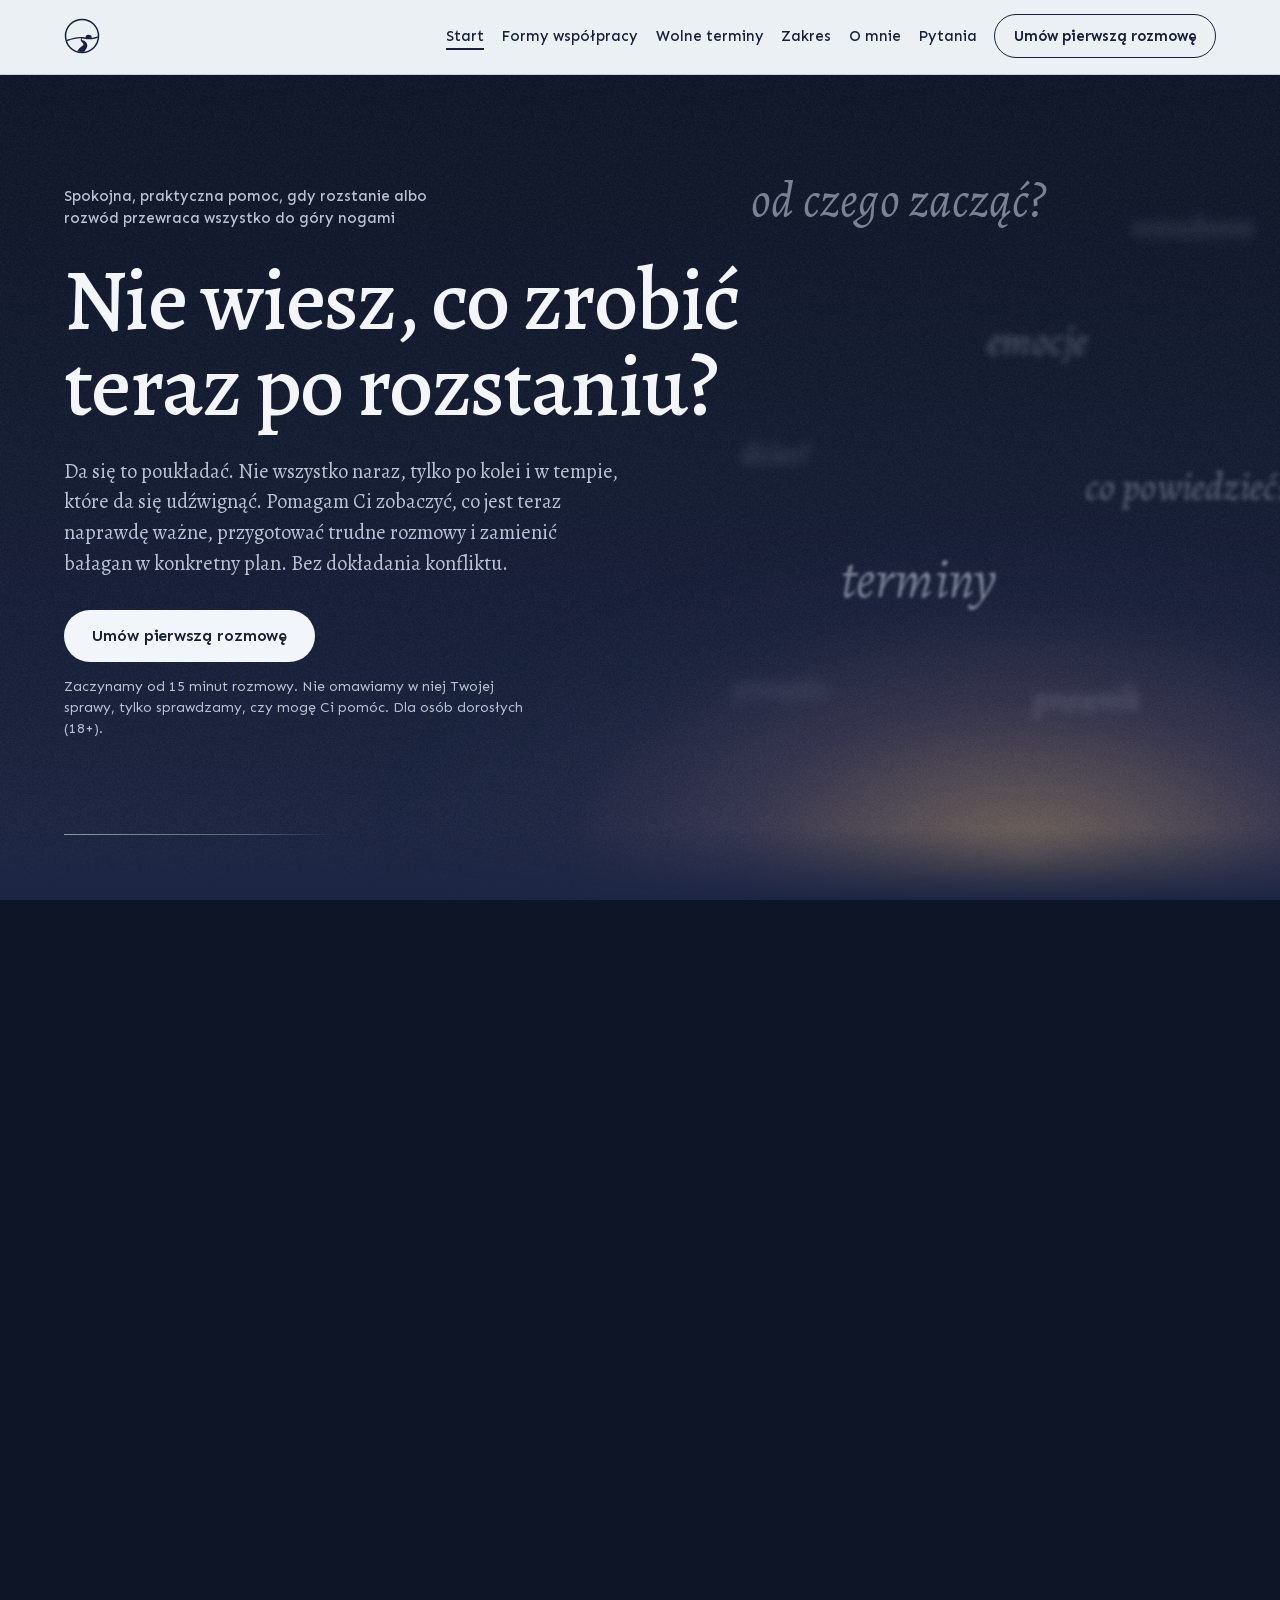
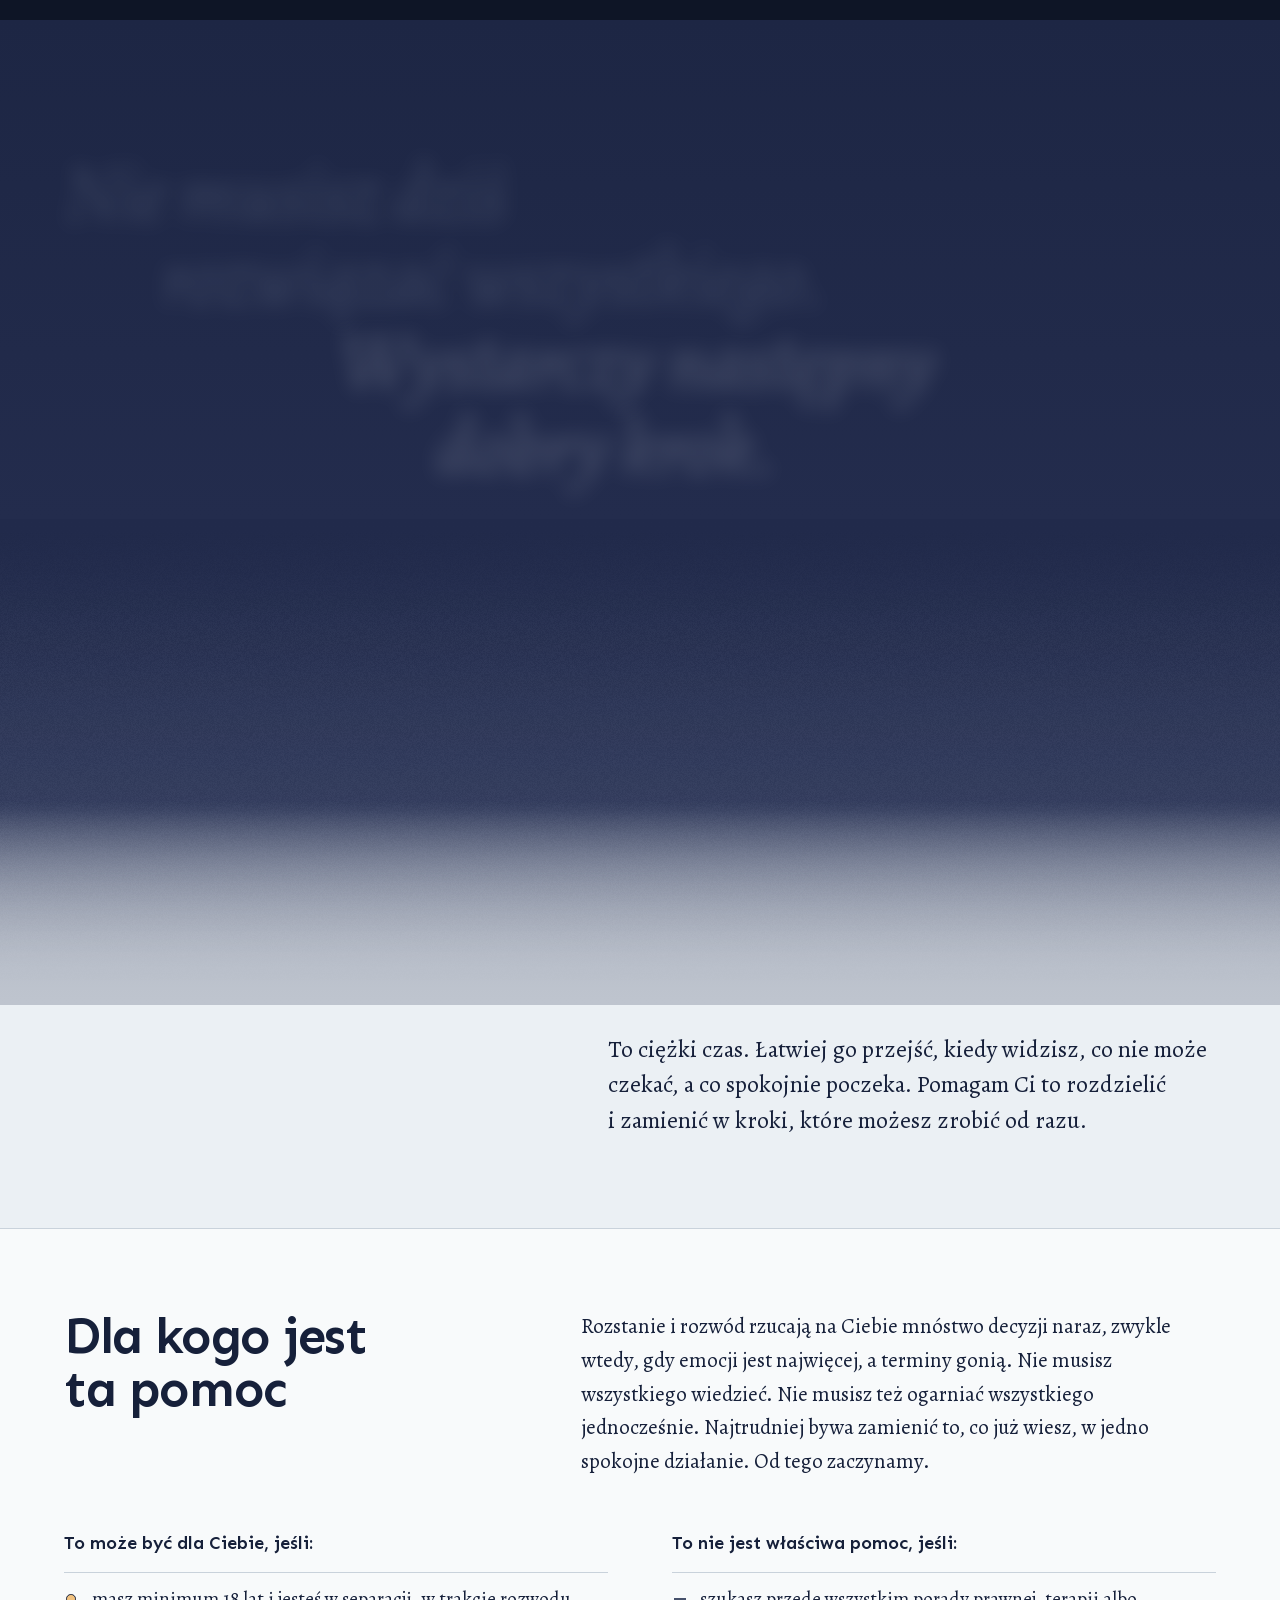
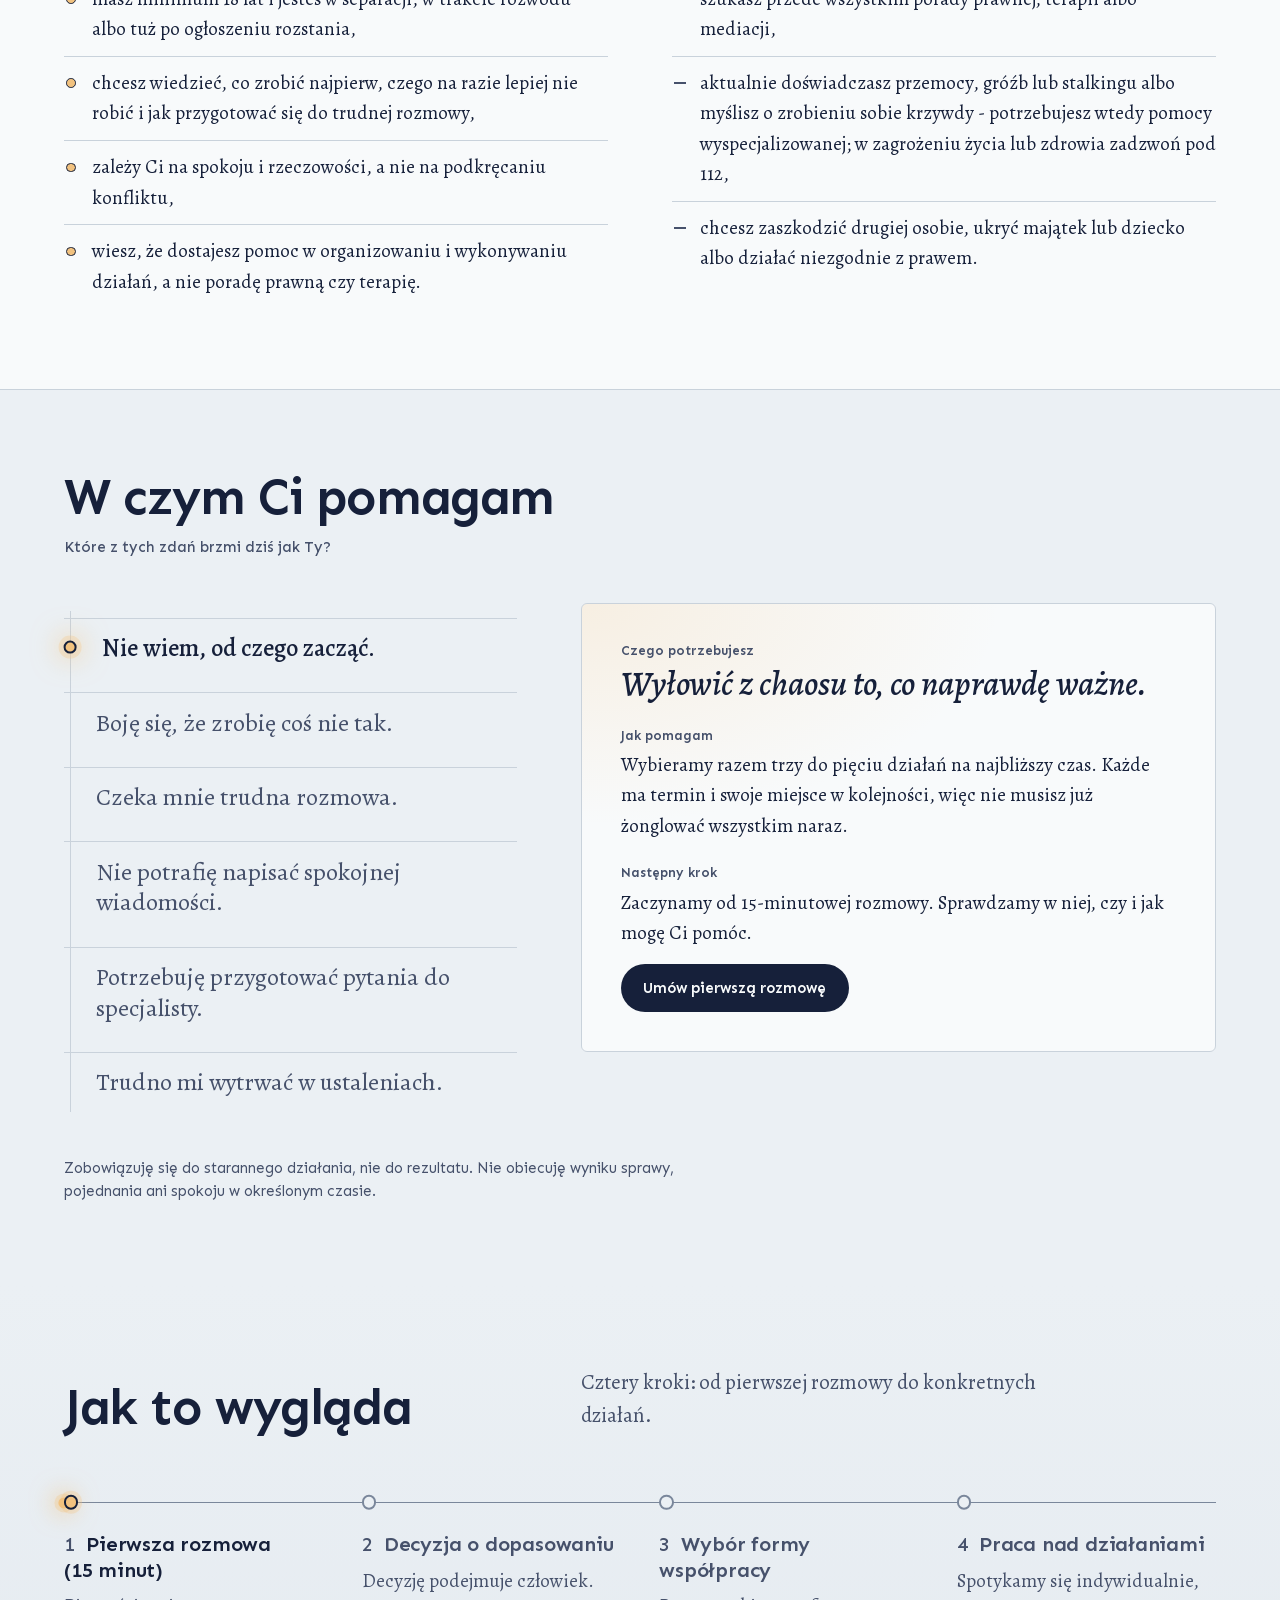
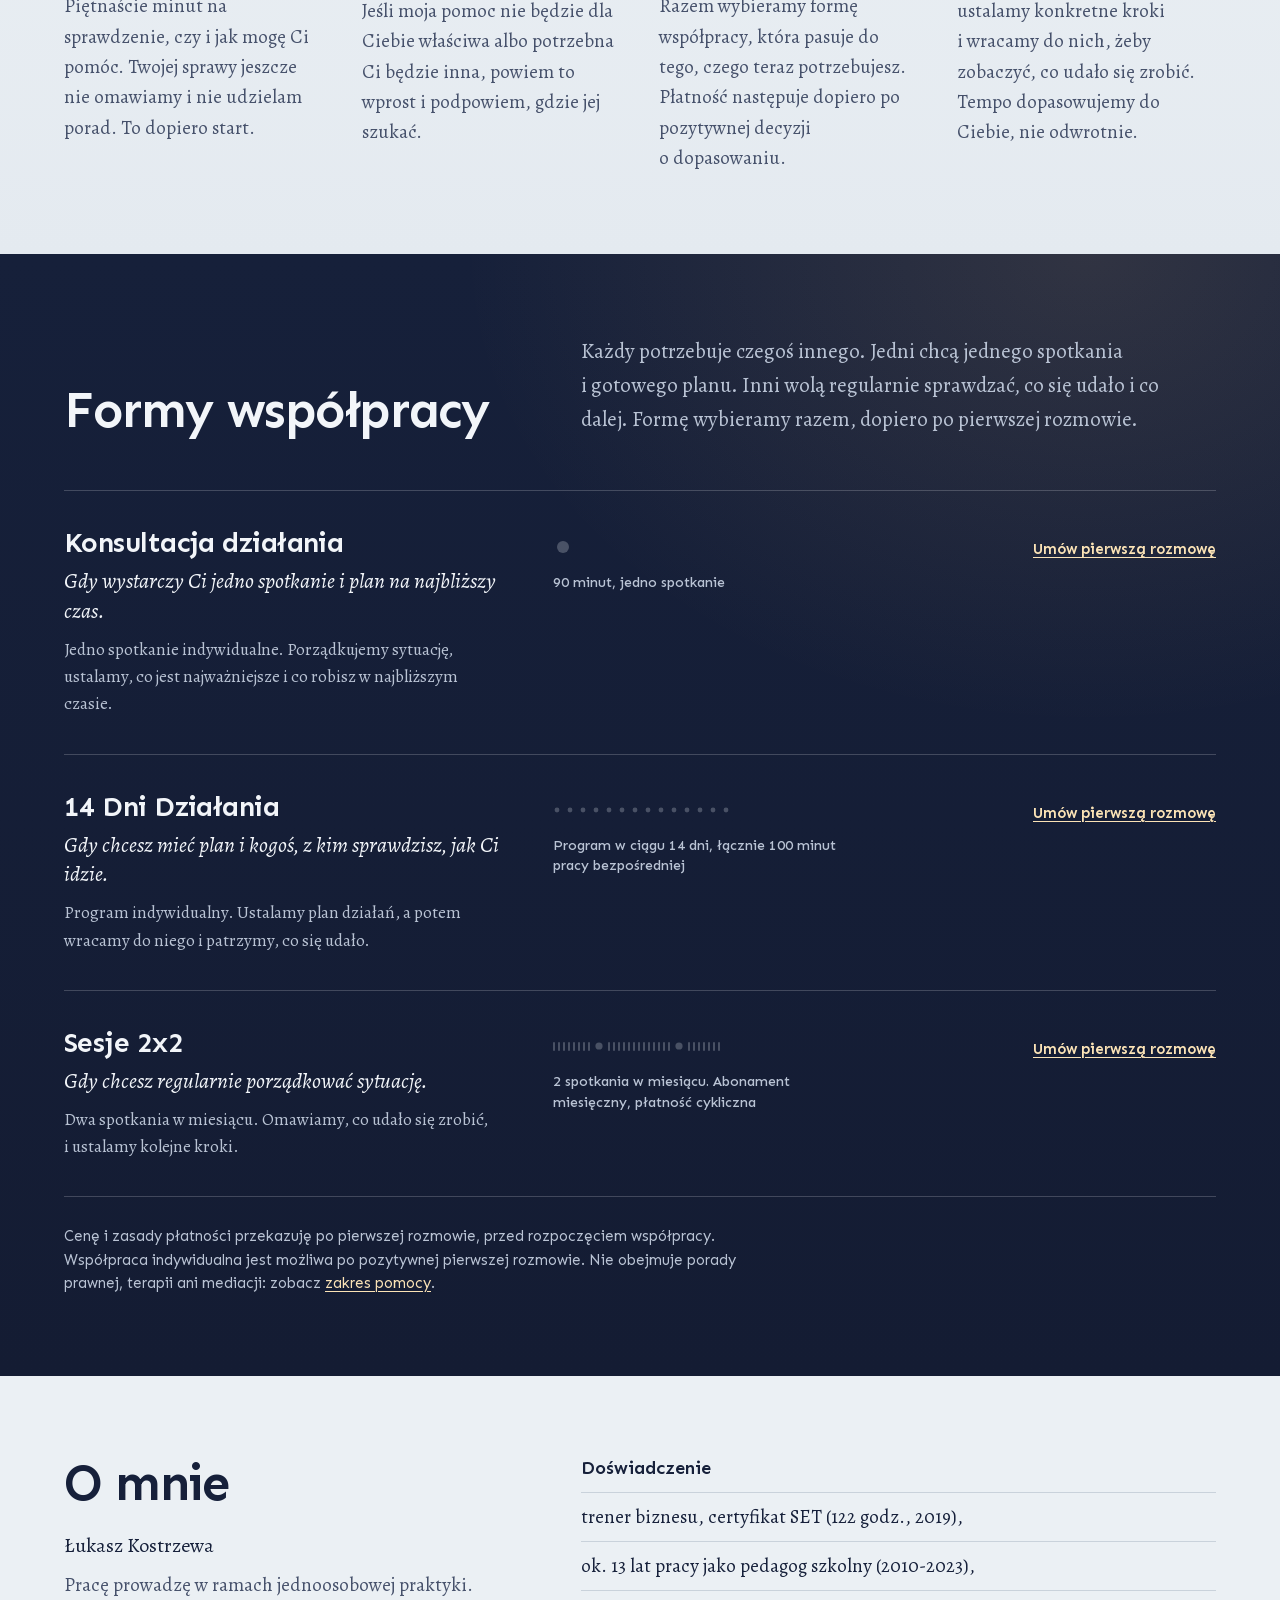
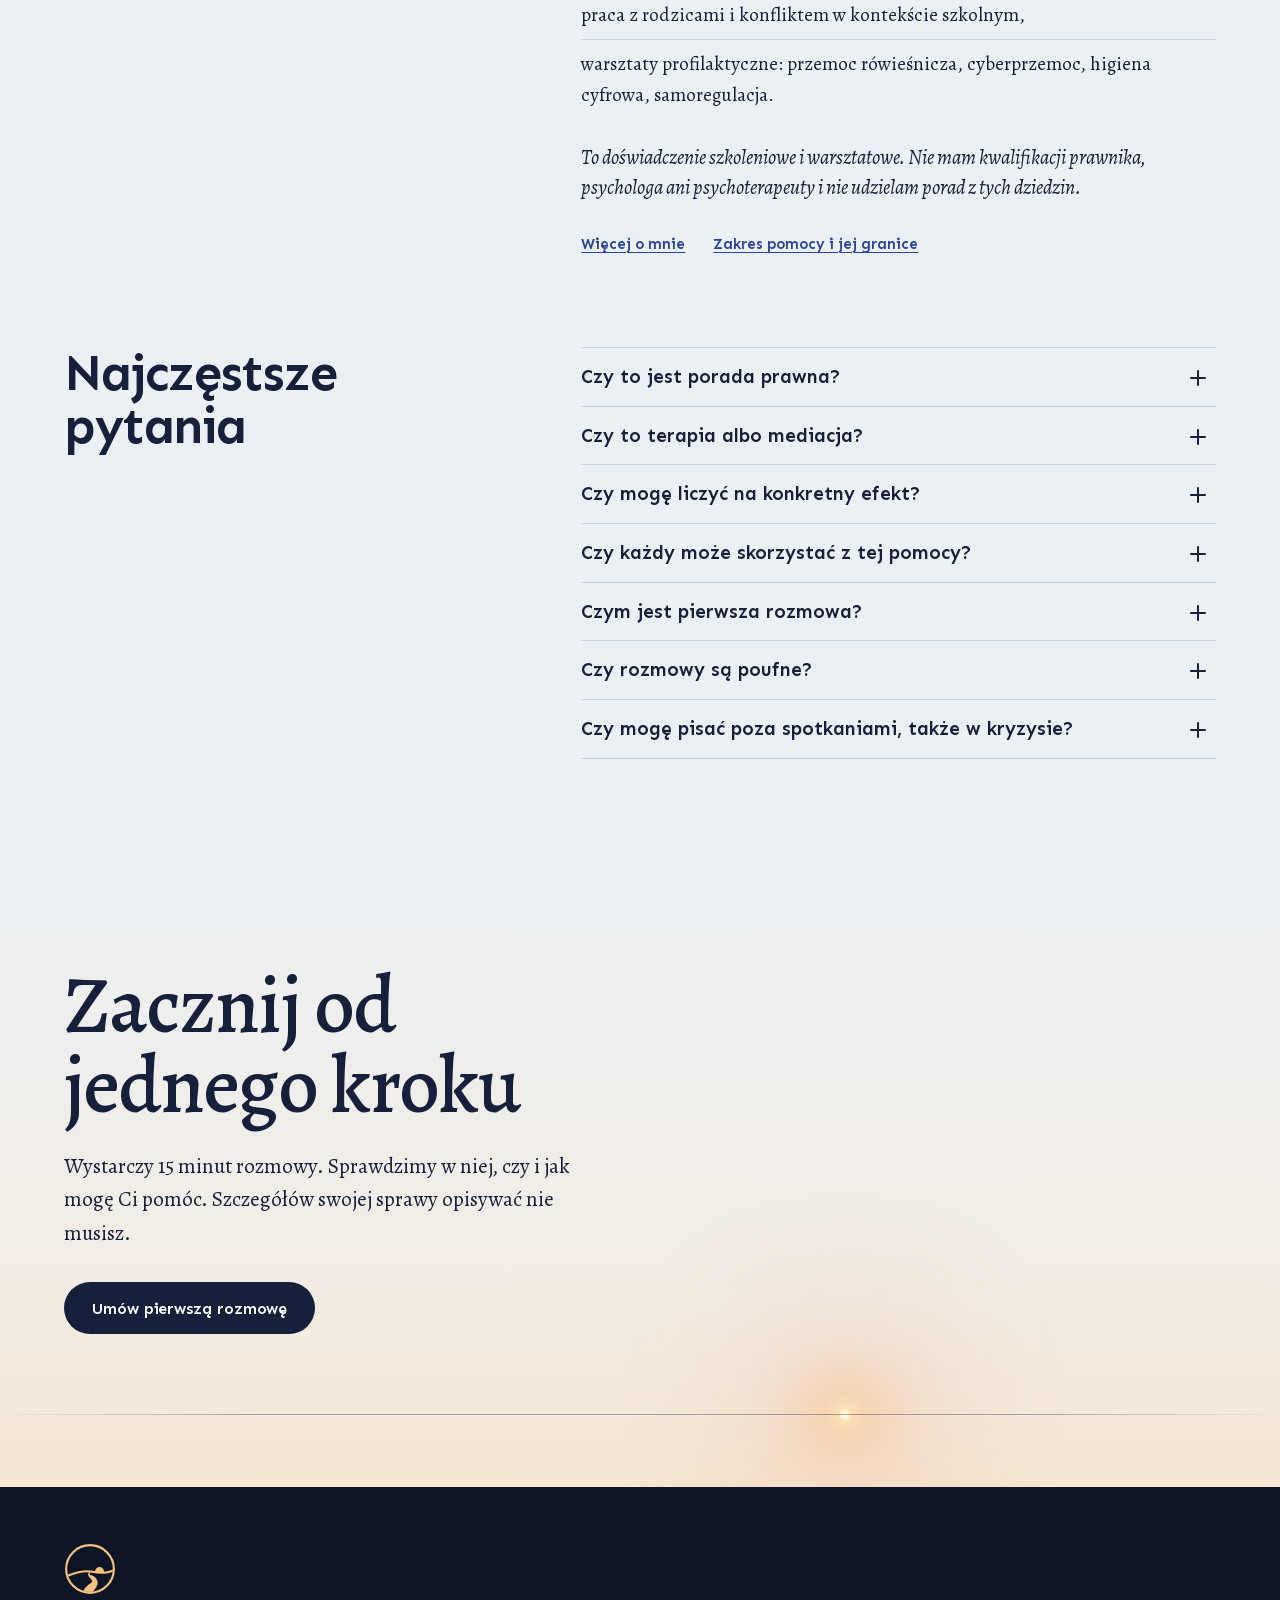
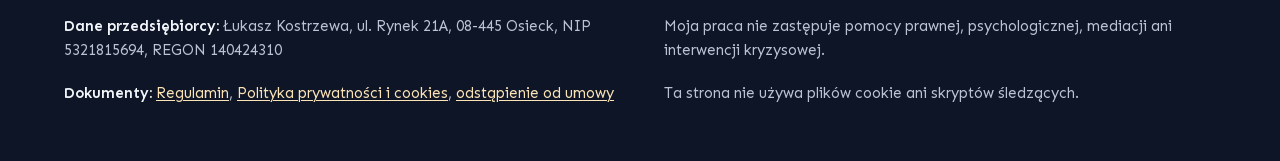
==== commit f8bc23ff: "Paczka dla LH.pl: sygnet, rezerwacja podlaczona, bez placeholdera Sesji 2x2 (srodowisko testowe, noi" ====
--- a/index.html
+++ b/index.html
@@ -31,7 +31,7 @@
   <div class="topbar" data-topbar>
     <header class="masthead">
       <div class="wrap masthead__inner">
-      <p class="brand">Łukasz Kostrzewa</p>
+      <p class="brand"><svg xmlns="http://www.w3.org/2000/svg" viewBox="0 0 120 120" class="sygnet" aria-hidden="true" focusable="false"><defs><clipPath id="sg-in-h"><circle cx="60" cy="60" r="53"/></clipPath><clipPath id="sg-up-h"><path d="M-5 80 C 20 72, 40 62, 62 66 S 100 72, 125 58 L125 -5 L-5 -5 Z"/></clipPath></defs><g clip-path="url(#sg-in-h)"><circle cx="82" cy="66" r="10.5" fill="currentColor" clip-path="url(#sg-up-h)"/><path d="M-5 80 C 20 72, 40 62, 62 66 S 100 72, 125 58" fill="none" stroke="currentColor" stroke-width="4.6" stroke-linecap="round"/><path d="M66.1 122.3 L66.0 121.2 L65.8 120.4 L65.8 119.7 L65.7 119.0 L65.7 118.4 L65.8 117.7 L65.8 117.1 L65.9 116.4 L66.1 115.8 L66.3 115.1 L66.5 114.4 L66.8 113.7 L67.1 113.0 L67.5 112.2 L67.9 111.5 L68.4 110.7 L68.9 109.9 L69.4 109.1 L70.0 108.3 L70.5 107.5 L71.1 106.6 L71.8 105.8 L72.4 104.9 L73.0 104.0 L73.6 103.0 L74.3 102.0 L74.9 101.0 L75.4 99.9 L76.0 98.7 L76.5 97.5 L76.9 96.2 L77.2 94.9 L77.4 93.5 L77.5 92.0 L77.5 90.6 L77.3 89.1 L77.0 87.7 L76.5 86.3 L75.9 84.9 L75.2 83.7 L74.6 82.6 L73.9 81.7 L73.2 80.8 L72.4 80.0 L71.7 79.3 L70.9 78.6 L70.2 78.0 L69.4 77.5 L68.7 77.0 L67.9 76.6 L67.2 76.2 L66.5 75.8 L65.8 75.5 L65.2 75.2 L64.6 74.9 L64.0 74.7 L63.4 74.5 L62.9 74.3 L62.4 74.1 L61.9 73.9 L61.5 73.8 L61.2 73.6 L60.8 73.5 L60.5 73.3 L60.3 73.2 L60.1 73.1 L59.9 73.0 L59.7 72.8 L59.5 72.7 L59.4 72.4 L59.3 72.2 L59.2 71.8 L59.2 71.4 L59.2 70.9 L59.3 70.4 L59.4 69.7 L59.7 69.0 L60.0 68.3 L60.4 67.5 L60.9 66.6 L59.1 65.4 L58.5 66.3 L57.9 67.1 L57.4 67.9 L57.0 68.6 L56.6 69.4 L56.2 70.1 L56.0 70.8 L55.8 71.4 L55.6 72.1 L55.6 72.8 L55.6 73.5 L55.7 74.2 L55.8 74.9 L56.1 75.6 L56.4 76.2 L56.7 76.8 L57.1 77.3 L57.5 77.8 L57.9 78.3 L58.3 78.8 L58.7 79.3 L59.2 79.7 L59.6 80.2 L60.1 80.6 L60.5 81.1 L60.9 81.5 L61.3 81.9 L61.7 82.4 L62.1 82.8 L62.5 83.3 L62.8 83.7 L63.1 84.2 L63.4 84.7 L63.7 85.2 L63.9 85.7 L64.1 86.2 L64.3 86.7 L64.5 87.2 L64.7 87.8 L64.8 88.3 L64.9 89.0 L64.9 89.5 L64.8 89.9 L64.7 90.1 L64.6 90.3 L64.4 90.5 L64.2 90.6 L64.1 90.7 L63.8 90.9 L63.6 91.1 L63.3 91.3 L62.9 91.6 L62.5 91.9 L62.0 92.2 L61.5 92.6 L60.9 93.1 L60.2 93.6 L59.5 94.1 L58.8 94.7 L58.0 95.3 L57.1 95.9 L56.2 96.6 L55.3 97.3 L54.3 98.2 L53.4 99.0 L52.4 99.9 L51.4 100.9 L50.4 102.0 L49.4 103.2 L48.4 104.4 L47.5 105.8 L46.5 107.2 L45.7 108.7 L44.9 110.4 L44.1 112.1 L43.5 113.9 L42.9 115.8 L42.5 117.8 L42.1 119.9 L41.9 121.7 Z" fill="currentColor"/></g><circle cx="60" cy="60" r="55" fill="none" stroke="currentColor" stroke-width="5.0"/></svg><span class="vh">Łukasz Kostrzewa</span></p>
       <p class="where" aria-hidden="true" data-where></p>
       <button class="menu-btn" type="button" aria-expanded="false" aria-controls="site-nav" data-menu><span class="menu-btn__icon" aria-hidden="true"></span>Menu</button>
       <nav id="site-nav" class="nav" aria-label="Nawigacja po stronie">
@@ -293,7 +293,6 @@
               <h3 class="form__name">Sesje 2x2</h3>
               <p class="form__who">Gdy chcesz regularnie porządkować sytuację.</p>
               <p class="form__desc">Dwa spotkania w miesiącu. Omawiamy, co udało się zrobić, i ustalamy kolejne kroki.</p>
-              <p class="form__todo"><span class="todo">[Czas trwania spotkania oraz zasady odnowienia, rezygnacji i pauzy - DO UZUPEŁNIENIA]</span></p>
             </div>
             <div class="form__time">
               <span class="time time--month" aria-hidden="true"><i></i><i></i><i></i><i></i><i></i><i></i><i></i><i></i><i class="is-meet"></i><i></i><i></i><i></i><i></i><i></i><i></i><i></i><i></i><i></i><i></i><i></i><i></i><i></i><i class="is-meet"></i><i></i><i></i><i></i><i></i><i></i><i></i><i></i></span>
@@ -376,6 +375,7 @@
 
   <footer class="footer" data-tone="night">
     <div class="wrap footer__grid">
+      <p class="footer__mark"><svg xmlns="http://www.w3.org/2000/svg" viewBox="0 0 120 120" class="sygnet" aria-hidden="true" focusable="false"><defs><clipPath id="sg-in-f"><circle cx="60" cy="60" r="53"/></clipPath><clipPath id="sg-up-f"><path d="M-5 80 C 20 72, 40 62, 62 66 S 100 72, 125 58 L125 -5 L-5 -5 Z"/></clipPath></defs><g clip-path="url(#sg-in-f)"><circle cx="82" cy="66" r="10.5" fill="currentColor" clip-path="url(#sg-up-f)"/><path d="M-5 80 C 20 72, 40 62, 62 66 S 100 72, 125 58" fill="none" stroke="currentColor" stroke-width="4.6" stroke-linecap="round"/><path d="M66.1 122.3 L66.0 121.2 L65.8 120.4 L65.8 119.7 L65.7 119.0 L65.7 118.4 L65.8 117.7 L65.8 117.1 L65.9 116.4 L66.1 115.8 L66.3 115.1 L66.5 114.4 L66.8 113.7 L67.1 113.0 L67.5 112.2 L67.9 111.5 L68.4 110.7 L68.9 109.9 L69.4 109.1 L70.0 108.3 L70.5 107.5 L71.1 106.6 L71.8 105.8 L72.4 104.9 L73.0 104.0 L73.6 103.0 L74.3 102.0 L74.9 101.0 L75.4 99.9 L76.0 98.7 L76.5 97.5 L76.9 96.2 L77.2 94.9 L77.4 93.5 L77.5 92.0 L77.5 90.6 L77.3 89.1 L77.0 87.7 L76.5 86.3 L75.9 84.9 L75.2 83.7 L74.6 82.6 L73.9 81.7 L73.2 80.8 L72.4 80.0 L71.7 79.3 L70.9 78.6 L70.2 78.0 L69.4 77.5 L68.7 77.0 L67.9 76.6 L67.2 76.2 L66.5 75.8 L65.8 75.5 L65.2 75.2 L64.6 74.9 L64.0 74.7 L63.4 74.5 L62.9 74.3 L62.4 74.1 L61.9 73.9 L61.5 73.8 L61.2 73.6 L60.8 73.5 L60.5 73.3 L60.3 73.2 L60.1 73.1 L59.9 73.0 L59.7 72.8 L59.5 72.7 L59.4 72.4 L59.3 72.2 L59.2 71.8 L59.2 71.4 L59.2 70.9 L59.3 70.4 L59.4 69.7 L59.7 69.0 L60.0 68.3 L60.4 67.5 L60.9 66.6 L59.1 65.4 L58.5 66.3 L57.9 67.1 L57.4 67.9 L57.0 68.6 L56.6 69.4 L56.2 70.1 L56.0 70.8 L55.8 71.4 L55.6 72.1 L55.6 72.8 L55.6 73.5 L55.7 74.2 L55.8 74.9 L56.1 75.6 L56.4 76.2 L56.7 76.8 L57.1 77.3 L57.5 77.8 L57.9 78.3 L58.3 78.8 L58.7 79.3 L59.2 79.7 L59.6 80.2 L60.1 80.6 L60.5 81.1 L60.9 81.5 L61.3 81.9 L61.7 82.4 L62.1 82.8 L62.5 83.3 L62.8 83.7 L63.1 84.2 L63.4 84.7 L63.7 85.2 L63.9 85.7 L64.1 86.2 L64.3 86.7 L64.5 87.2 L64.7 87.8 L64.8 88.3 L64.9 89.0 L64.9 89.5 L64.8 89.9 L64.7 90.1 L64.6 90.3 L64.4 90.5 L64.2 90.6 L64.1 90.7 L63.8 90.9 L63.6 91.1 L63.3 91.3 L62.9 91.6 L62.5 91.9 L62.0 92.2 L61.5 92.6 L60.9 93.1 L60.2 93.6 L59.5 94.1 L58.8 94.7 L58.0 95.3 L57.1 95.9 L56.2 96.6 L55.3 97.3 L54.3 98.2 L53.4 99.0 L52.4 99.9 L51.4 100.9 L50.4 102.0 L49.4 103.2 L48.4 104.4 L47.5 105.8 L46.5 107.2 L45.7 108.7 L44.9 110.4 L44.1 112.1 L43.5 113.9 L42.9 115.8 L42.5 117.8 L42.1 119.9 L41.9 121.7 Z" fill="currentColor"/></g><circle cx="60" cy="60" r="55" fill="none" stroke="currentColor" stroke-width="5.0"/></svg></p>
       <p><strong>Dane przedsiębiorcy:</strong> Łukasz Kostrzewa, ul. Rynek 21A, 08-445 Osieck, NIP 5321815694, REGON 140424310</p>
       <p>Moja praca nie zastępuje pomocy prawnej, psychologicznej, mediacji ani interwencji kryzysowej.</p>
       <p><strong>Dokumenty:</strong> <a href="regulamin.html">Regulamin</a>, <a href="polityka-prywatnosci.html">Polityka prywatności i cookies</a>, <a href="regulamin.html#odstapienie">odstąpienie od umowy</a></p>
--- a/assets/css/style.css
+++ b/assets/css/style.css
@@ -311,7 +311,29 @@
 }
 
 .brand {
+  position: relative;
+  display: inline-flex;
+  align-items: center;
   font: 600 0.9375rem/1.2 var(--font-struct);
+}
+
+.sygnet {
+  display: block;
+  width: 2.25rem;
+  height: 2.25rem;
+}
+
+/* tekst dostępny dla czytników ekranu i wyszukiwarek, niewidoczny wizualnie */
+.vh {
+  position: absolute;
+  width: 1px;
+  height: 1px;
+  margin: -1px;
+  padding: 0;
+  overflow: hidden;
+  clip-path: inset(50%);
+  white-space: nowrap;
+  border: 0;
 }
 
 .where {
@@ -1814,6 +1836,16 @@
   gap: 1.25rem;
 }
 
+.footer__mark {
+  grid-column: 1 / -1;
+  color: var(--amber);
+}
+
+.footer__mark .sygnet {
+  width: 3.25rem;
+  height: 3.25rem;
+}
+
 @media (min-width: 48em) {
   .footer__grid {
     grid-template-columns: 1fr 1fr;
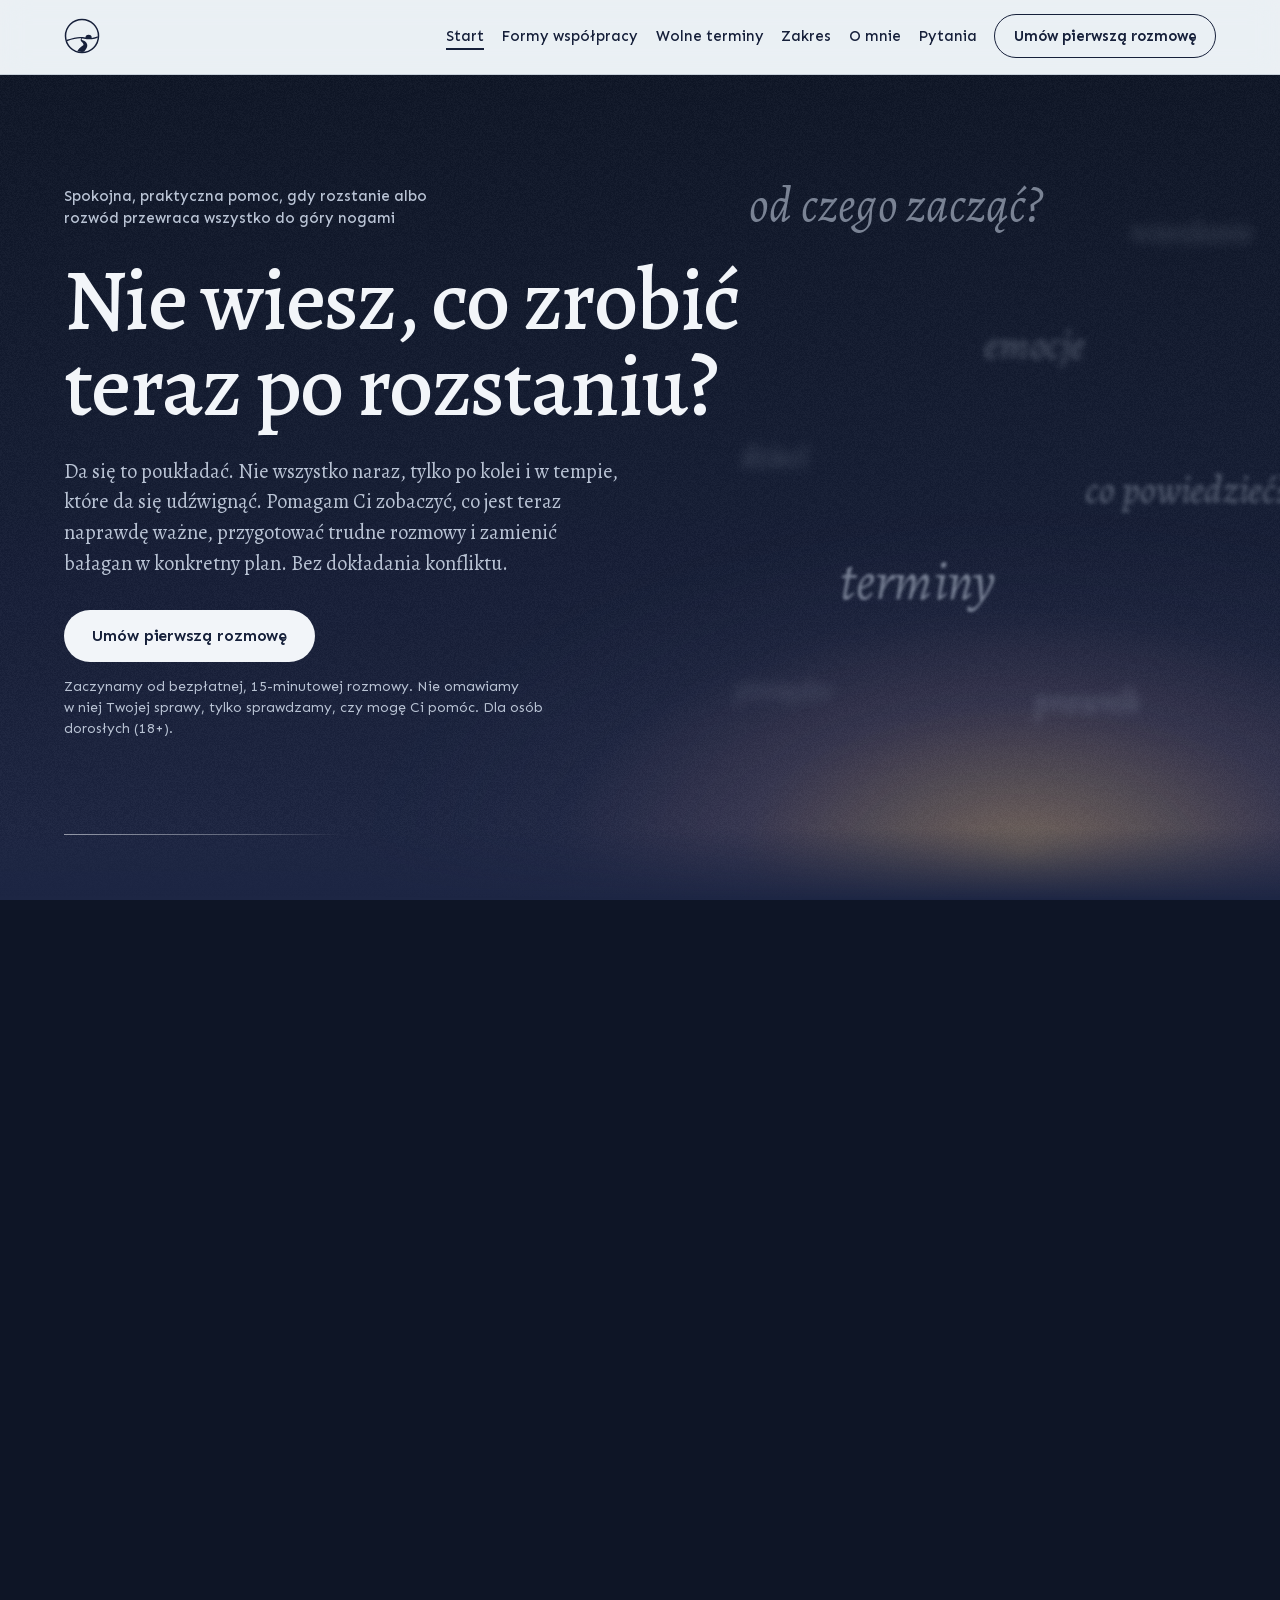
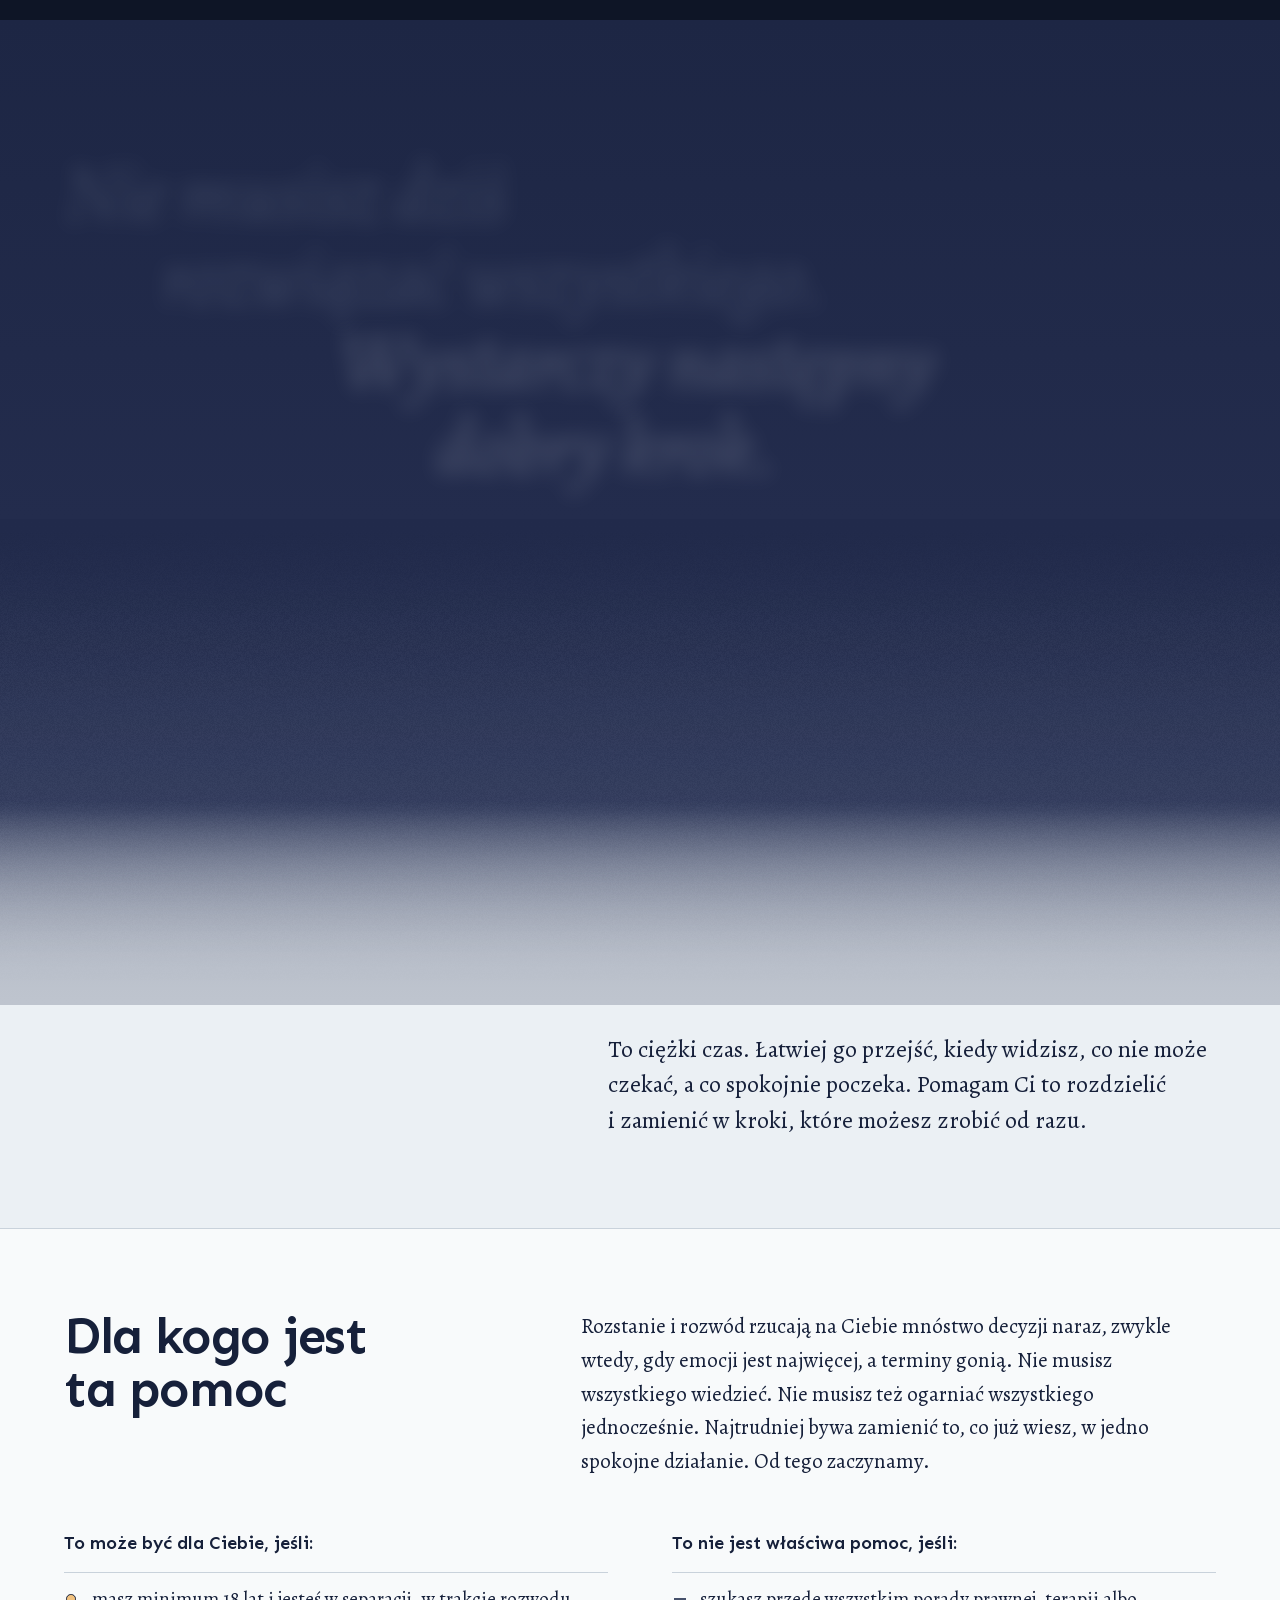
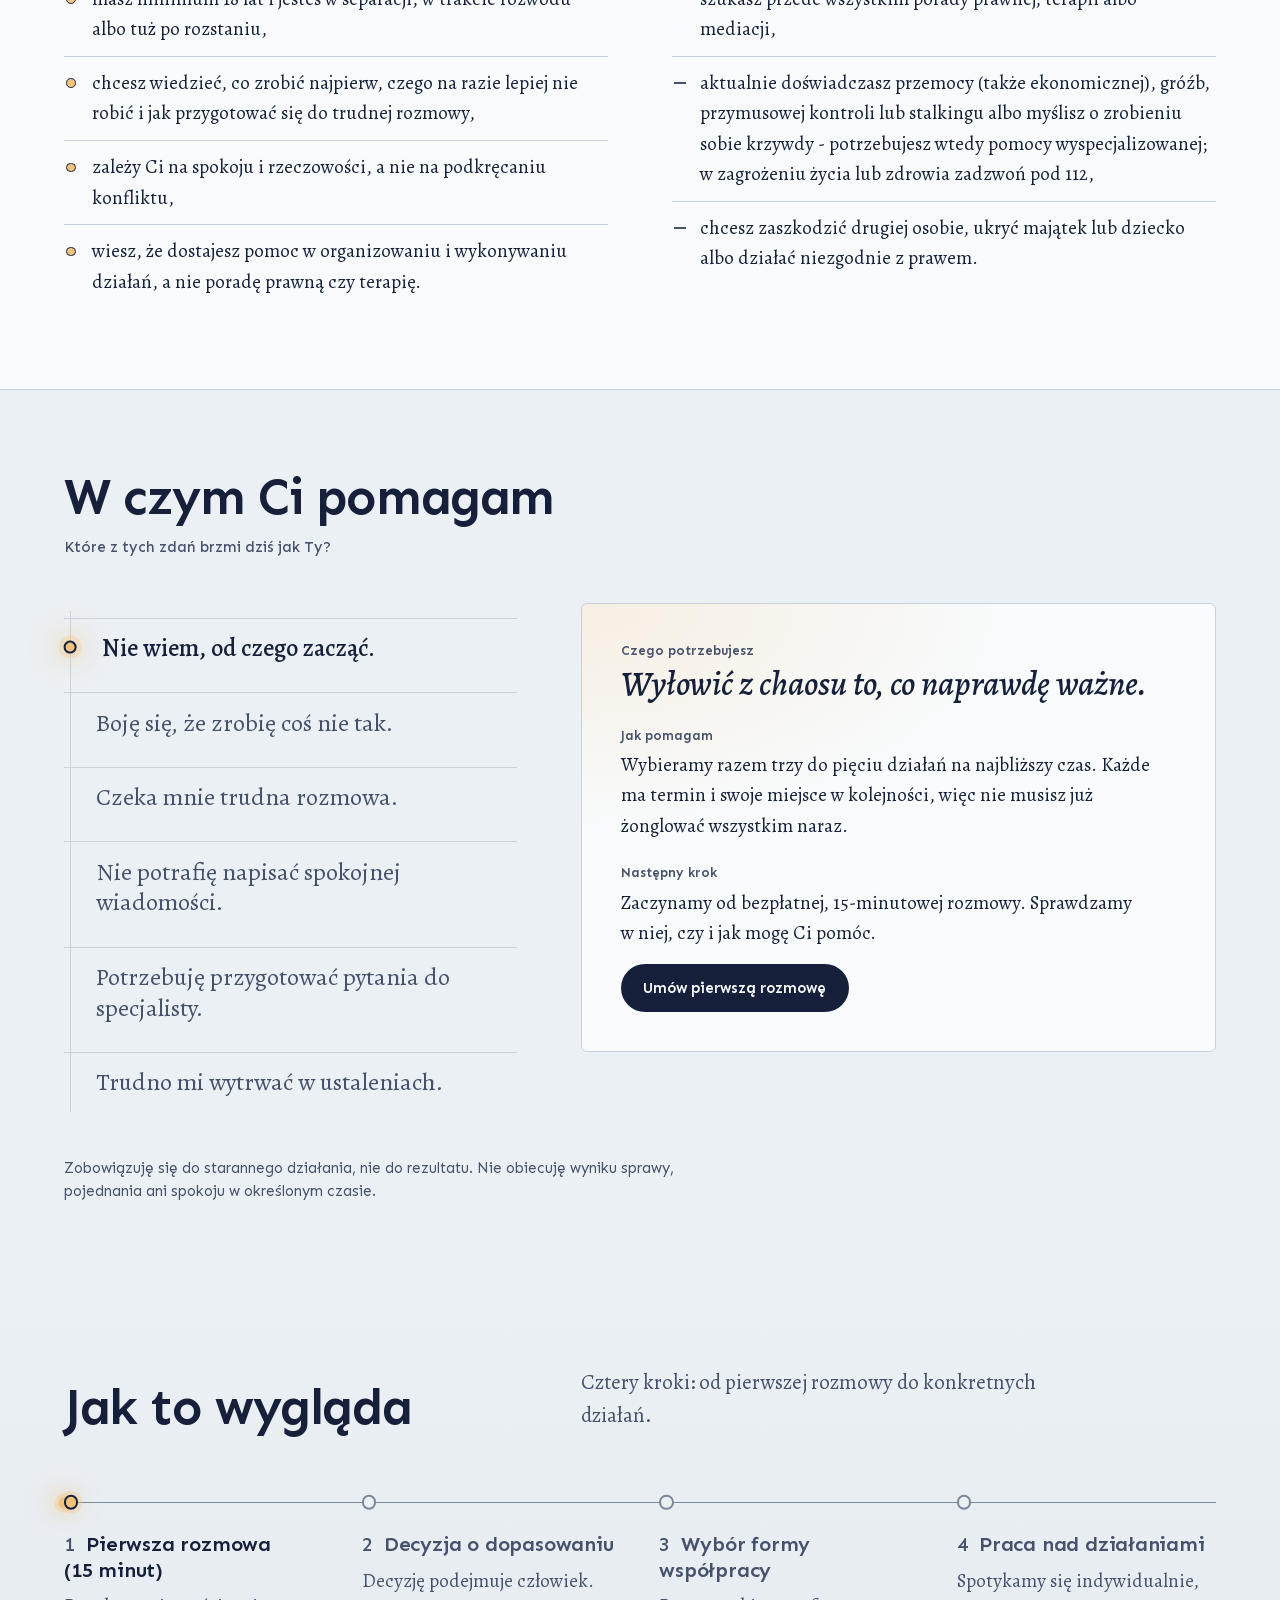
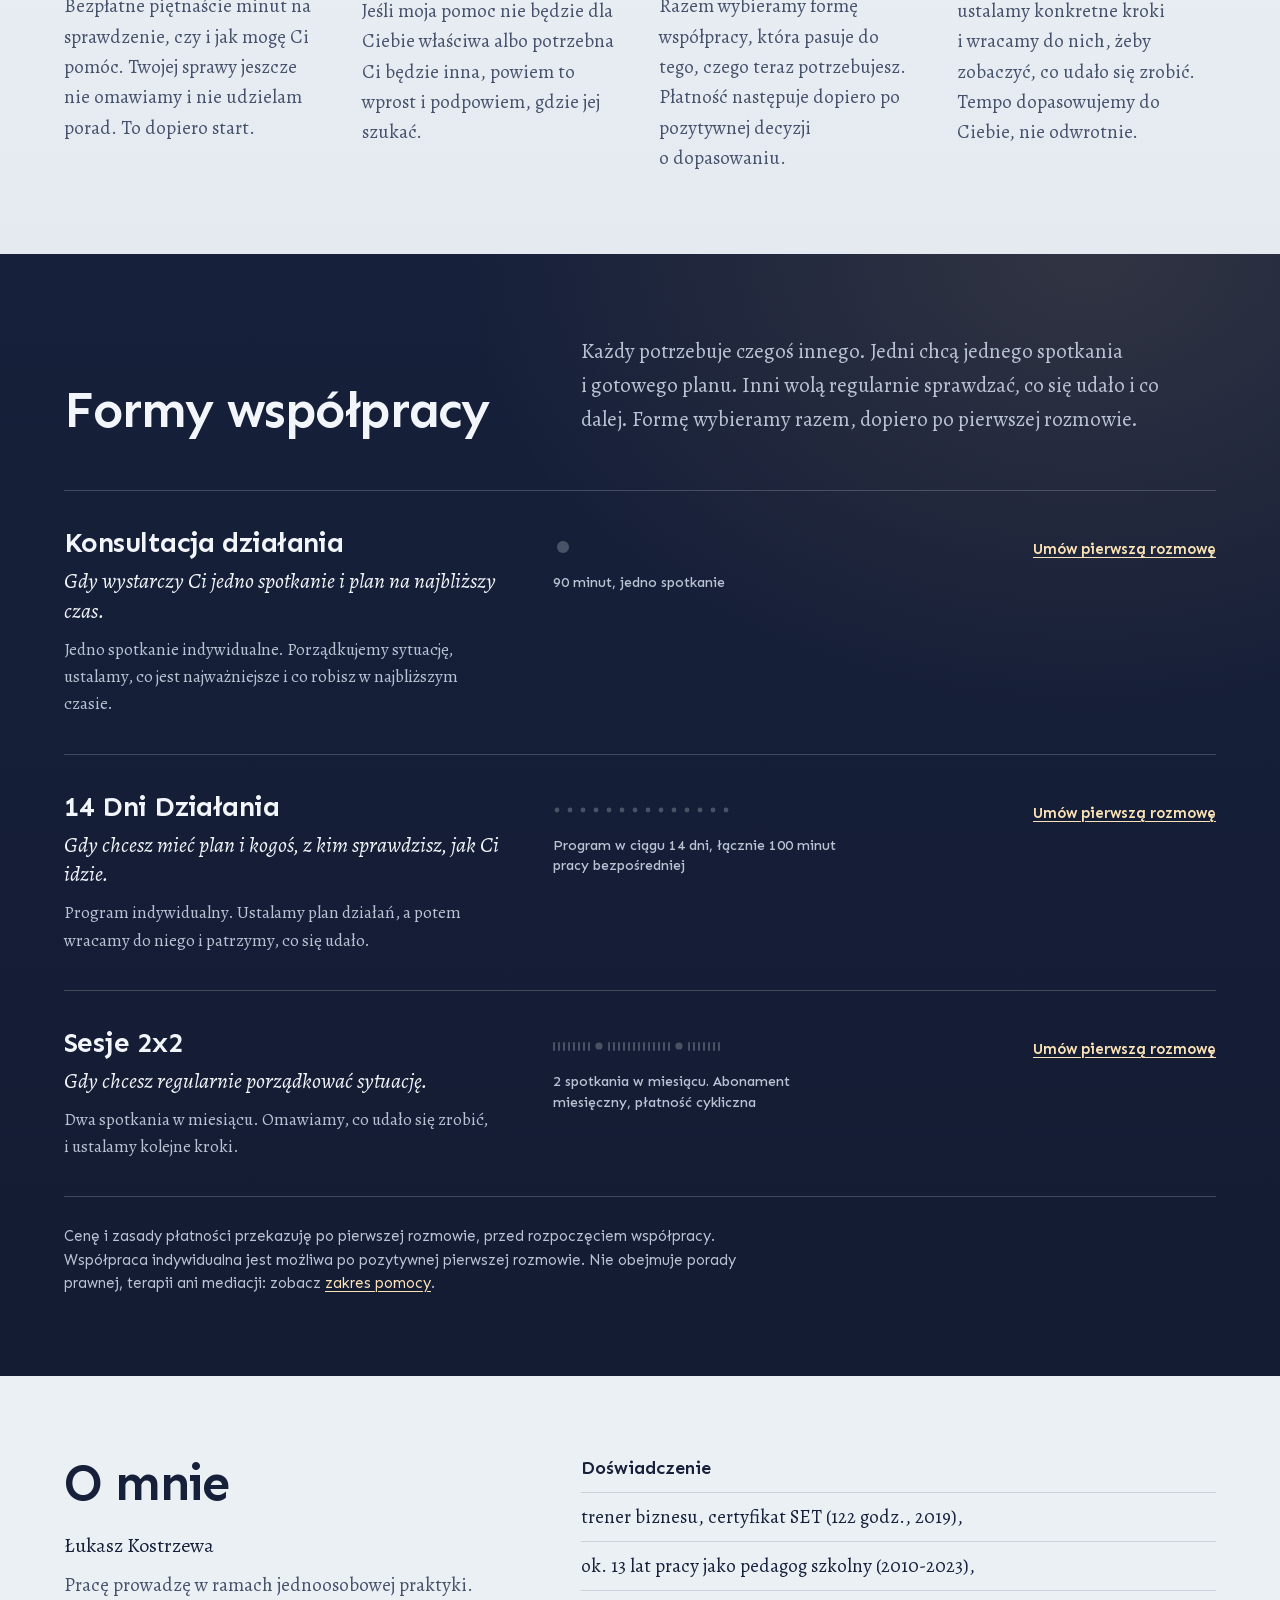
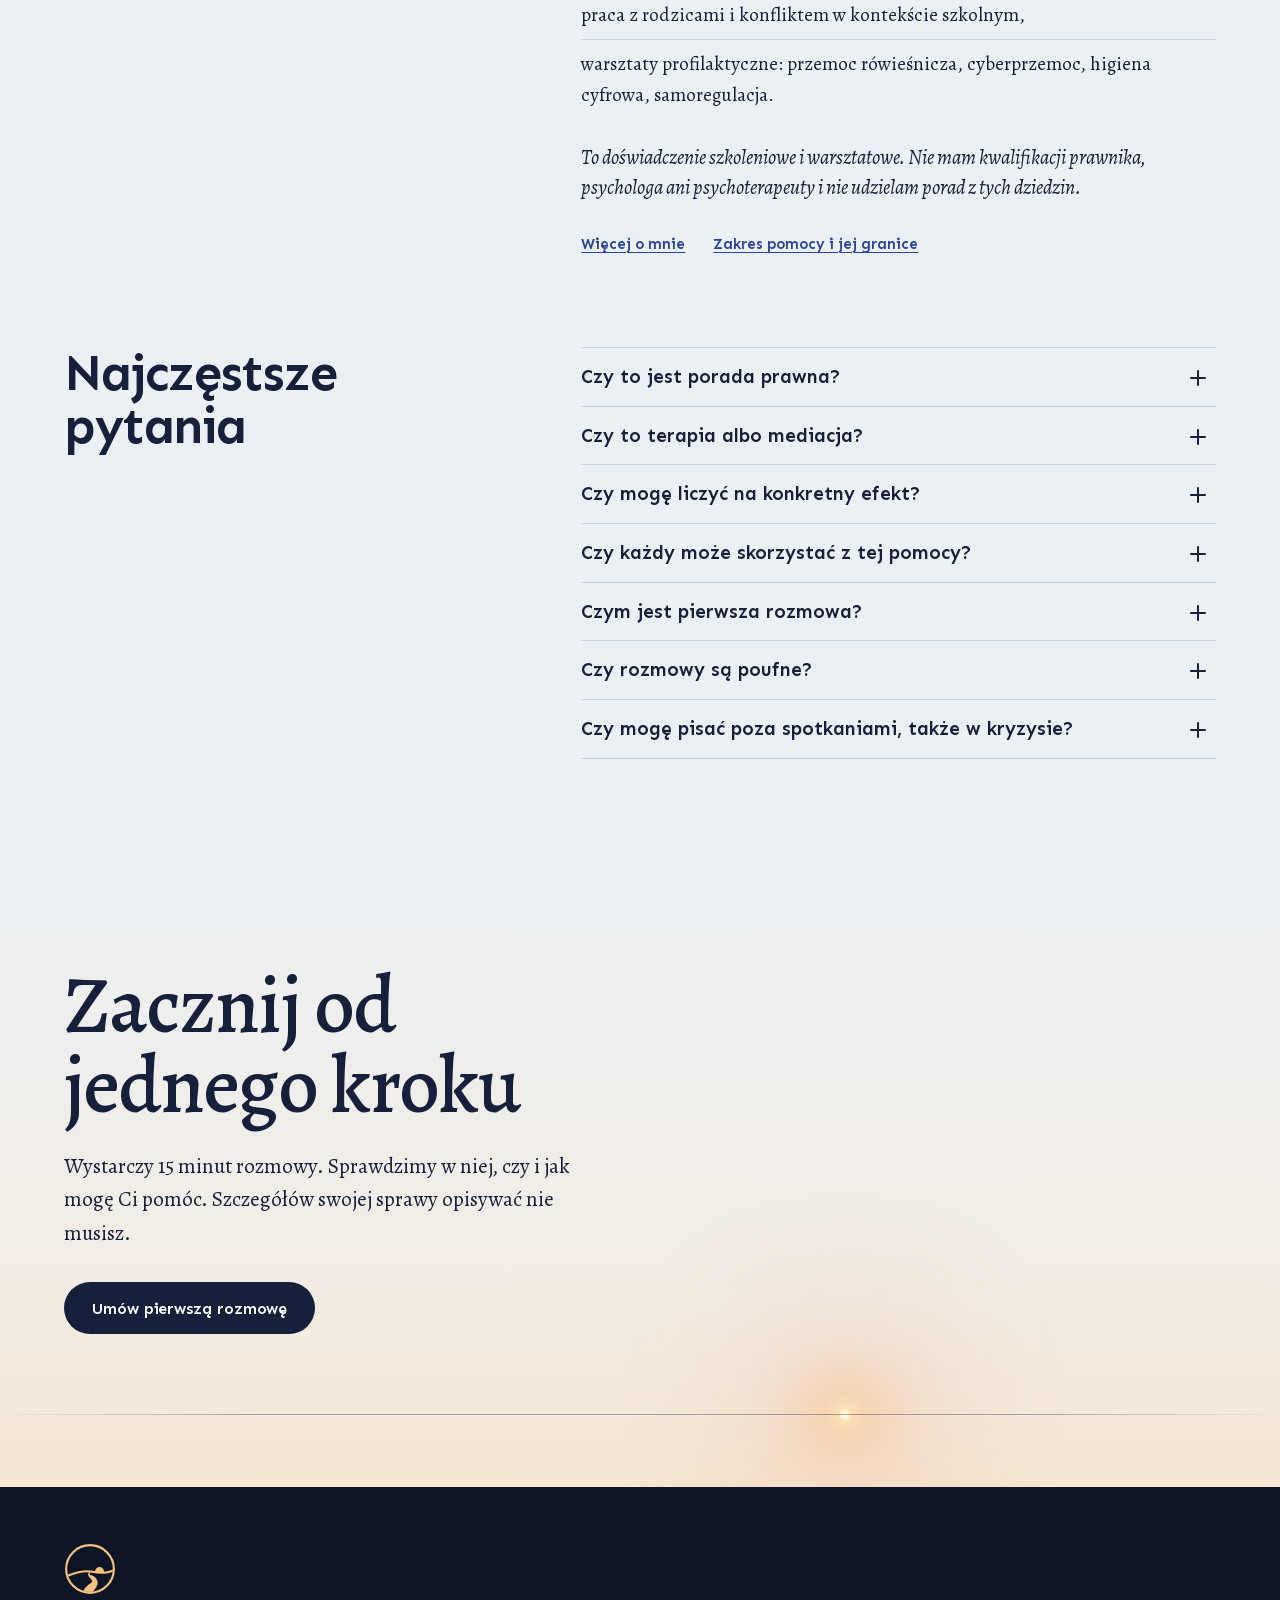
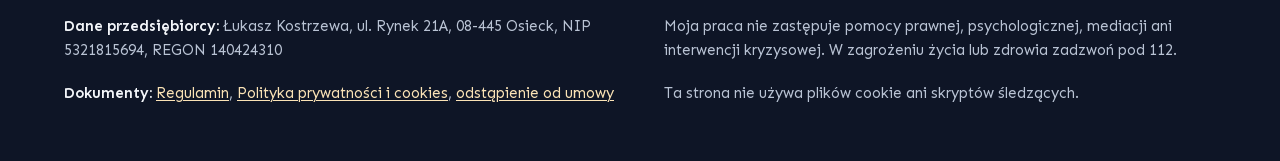
==== commit 81d1597e: "Paczka dla LH.pl: poprawki z audytu safety (linia 112, zawezone tresci, bezplatna rozmowa), srodowis" ====
--- a/index.html
+++ b/index.html
@@ -15,7 +15,7 @@
   <meta name="robots" content="noindex, nofollow">
   <meta name="theme-color" content="#0E1526">
   <title>Rzeczowo po rozstaniu | Pomoc w decyzjach i działaniu</title>
-  <meta name="description" content="Spokojna, praktyczna pomoc dla dorosłych w separacji lub rozwodzie: porządkowanie spraw, przygotowanie trudnych rozmów, konkretne działania. Bez porady prawnej i terapii.">
+  <meta name="description" content="Spokojna, praktyczna pomoc dla dorosłych w separacji, rozwodzie lub po rozstaniu: porządkowanie spraw, trudne rozmowy, konkretne działania. Bez porady prawnej i terapii.">
   <link rel="icon" href="assets/img/favicon.svg" type="image/svg+xml">
   <link rel="preload" href="assets/fonts/alegreya-500.woff2" as="font" type="font/woff2" crossorigin>
   <link rel="preload" href="assets/fonts/alegreya-400.woff2" as="font" type="font/woff2" crossorigin>
@@ -61,7 +61,7 @@
             <h1 id="tytul-hero" class="hero__title">Nie wiesz, co zrobić teraz po rozstaniu?</h1>
             <p class="hero__lead">Da się to poukładać. Nie wszystko naraz, tylko po kolei i w tempie, które da się udźwignąć. Pomagam Ci zobaczyć, co jest teraz naprawdę ważne, przygotować trudne rozmowy i zamienić bałagan w konkretny plan. Bez dokładania konfliktu.</p>
             <p class="hero__action"><a class="button button--light magnetic" href="kontakt.html">Umów pierwszą rozmowę</a></p>
-            <p class="hero__fit">Zaczynamy od 15 minut rozmowy. Nie omawiamy w niej Twojej sprawy, tylko sprawdzamy, czy mogę Ci pomóc. Dla osób dorosłych (18+).</p>
+            <p class="hero__fit">Zaczynamy od bezpłatnej, 15-minutowej rozmowy. Nie omawiamy w niej Twojej sprawy, tylko sprawdzamy, czy mogę Ci pomóc. Dla osób dorosłych (18+).</p>
           </div>
         </div>
         <div class="plan" aria-hidden="true" data-chaos>
@@ -122,7 +122,7 @@
           <div class="fit__col fit__col--yes">
             <h3 class="fit__h3">To może być dla Ciebie, jeśli:</h3>
             <ul class="fit__list" role="list">
-              <li>masz minimum 18 lat i jesteś w separacji, w trakcie rozwodu albo tuż po ogłoszeniu rozstania,</li>
+              <li>masz minimum 18 lat i jesteś w separacji, w trakcie rozwodu albo tuż po rozstaniu,</li>
               <li>chcesz wiedzieć, co zrobić najpierw, czego na razie lepiej nie robić i jak przygotować się do trudnej rozmowy,</li>
               <li>zależy Ci na spokoju i rzeczowości, a nie na podkręcaniu konfliktu,</li>
               <li>wiesz, że dostajesz pomoc w organizowaniu i wykonywaniu działań, a nie poradę prawną czy terapię.</li>
@@ -132,7 +132,7 @@
             <h3 class="fit__h3">To nie jest właściwa pomoc, jeśli:</h3>
             <ul class="fit__list" role="list">
               <li>szukasz przede wszystkim porady prawnej, terapii albo mediacji,</li>
-              <li>aktualnie doświadczasz przemocy, gróźb lub stalkingu albo myślisz o zrobieniu sobie krzywdy - potrzebujesz wtedy pomocy wyspecjalizowanej; w zagrożeniu życia lub zdrowia zadzwoń pod 112,</li>
+              <li>aktualnie doświadczasz przemocy (także ekonomicznej), gróźb, przymusowej kontroli lub stalkingu albo myślisz o zrobieniu sobie krzywdy - potrzebujesz wtedy pomocy wyspecjalizowanej; w zagrożeniu życia lub zdrowia zadzwoń pod 112,</li>
               <li>chcesz zaszkodzić drugiej osobie, ukryć majątek lub dziecko albo działać niezgodnie z prawem.</li>
             </ul>
           </div>
@@ -156,7 +156,7 @@
               <p class="choose__label">Jak pomagam</p>
               <p class="choose__how">Wybieramy razem trzy do pięciu działań na najbliższy czas. Każde ma termin i swoje miejsce w kolejności, więc nie musisz już żonglować wszystkim naraz.</p>
               <p class="choose__label">Następny krok</p>
-              <p class="choose__next">Zaczynamy od 15-minutowej rozmowy. Sprawdzamy w niej, czy i jak mogę Ci pomóc. <a class="choose__link" href="kontakt.html">Umów pierwszą rozmowę</a></p>
+              <p class="choose__next">Zaczynamy od bezpłatnej, 15-minutowej rozmowy. Sprawdzamy w niej, czy i jak mogę Ci pomóc. <a class="choose__link" href="kontakt.html">Umów pierwszą rozmowę</a></p>
             </div>
           </li>
           <li class="choose__item">
@@ -165,9 +165,9 @@
               <p class="choose__label">Czego potrzebujesz</p>
               <p class="choose__need">Wiedzieć, czego na razie lepiej nie robić.</p>
               <p class="choose__label">Jak pomagam</p>
-              <p class="choose__how">Dostajesz krótką listę rzeczy, których lepiej na razie nie robić, żeby nie utrudnić sobie kolejnych kroków. Łatwiej ruszyć do przodu, gdy wiesz, czego nie ruszać.</p>
-              <p class="choose__label">Następny krok</p>
-              <p class="choose__next">Zaczynamy od 15-minutowej rozmowy. Sprawdzamy w niej, czy i jak mogę Ci pomóc. <a class="choose__link" href="kontakt.html">Umów pierwszą rozmowę</a></p>
+              <p class="choose__how">Dostajesz krótką listę rzeczy, których lepiej na razie nie robić w rozmowach i codziennych decyzjach. Skutki prawne omawiasz z prawnikiem. Łatwiej ruszyć do przodu, gdy wiesz, czego nie ruszać.</p>
+              <p class="choose__label">Następny krok</p>
+              <p class="choose__next">Zaczynamy od bezpłatnej, 15-minutowej rozmowy. Sprawdzamy w niej, czy i jak mogę Ci pomóc. <a class="choose__link" href="kontakt.html">Umów pierwszą rozmowę</a></p>
             </div>
           </li>
           <li class="choose__item">
@@ -178,7 +178,7 @@
               <p class="choose__label">Jak pomagam</p>
               <p class="choose__how">Ustalamy, czego naprawdę chcesz od tej rozmowy. Potem szukamy słów, które pozwolą Ci to powiedzieć spokojnie i rzeczowo.</p>
               <p class="choose__label">Następny krok</p>
-              <p class="choose__next">Zaczynamy od 15-minutowej rozmowy. Sprawdzamy w niej, czy i jak mogę Ci pomóc. <a class="choose__link" href="kontakt.html">Umów pierwszą rozmowę</a></p>
+              <p class="choose__next">Zaczynamy od bezpłatnej, 15-minutowej rozmowy. Sprawdzamy w niej, czy i jak mogę Ci pomóc. <a class="choose__link" href="kontakt.html">Umów pierwszą rozmowę</a></p>
             </div>
           </li>
           <li class="choose__item">
@@ -187,9 +187,9 @@
               <p class="choose__label">Czego potrzebujesz</p>
               <p class="choose__need">Spokojne słowa w trudnej wiadomości.</p>
               <p class="choose__label">Jak pomagam</p>
-              <p class="choose__how">Razem układamy wiadomość albo rozmowę tak, żeby powiedzieć, co trzeba, i nie dolać oliwy do ognia.</p>
-              <p class="choose__label">Następny krok</p>
-              <p class="choose__next">Zaczynamy od 15-minutowej rozmowy. Sprawdzamy w niej, czy i jak mogę Ci pomóc. <a class="choose__link" href="kontakt.html">Umów pierwszą rozmowę</a></p>
+              <p class="choose__how">Razem układamy wiadomość albo rozmowę tak, żeby spokojnie powiedzieć, co trzeba.</p>
+              <p class="choose__label">Następny krok</p>
+              <p class="choose__next">Zaczynamy od bezpłatnej, 15-minutowej rozmowy. Sprawdzamy w niej, czy i jak mogę Ci pomóc. <a class="choose__link" href="kontakt.html">Umów pierwszą rozmowę</a></p>
             </div>
           </li>
           <li class="choose__item">
@@ -200,7 +200,7 @@
               <p class="choose__label">Jak pomagam</p>
               <p class="choose__how">Zbieramy Twoje pytania do prawnika lub innego specjalisty i układamy je w kolejności. Na spotkanie przychodzisz z listą, a nie z mętlikiem w głowie.</p>
               <p class="choose__label">Następny krok</p>
-              <p class="choose__next">Zaczynamy od 15-minutowej rozmowy. Sprawdzamy w niej, czy i jak mogę Ci pomóc. <a class="choose__link" href="kontakt.html">Umów pierwszą rozmowę</a></p>
+              <p class="choose__next">Zaczynamy od bezpłatnej, 15-minutowej rozmowy. Sprawdzamy w niej, czy i jak mogę Ci pomóc. <a class="choose__link" href="kontakt.html">Umów pierwszą rozmowę</a></p>
             </div>
           </li>
           <li class="choose__item">
@@ -211,7 +211,7 @@
               <p class="choose__label">Jak pomagam</p>
               <p class="choose__how">Wracamy do ustaleń, sprawdzamy, co się udało, i wyznaczamy kolejny krok. Każdy zrobiony krok się liczy, nawet ten mały.</p>
               <p class="choose__label">Następny krok</p>
-              <p class="choose__next">Zaczynamy od 15-minutowej rozmowy. Sprawdzamy w niej, czy i jak mogę Ci pomóc. <a class="choose__link" href="kontakt.html">Umów pierwszą rozmowę</a></p>
+              <p class="choose__next">Zaczynamy od bezpłatnej, 15-minutowej rozmowy. Sprawdzamy w niej, czy i jak mogę Ci pomóc. <a class="choose__link" href="kontakt.html">Umów pierwszą rozmowę</a></p>
             </div>
           </li>
         </ul>
@@ -231,7 +231,7 @@
             <li class="path__step">
               <span class="path__dot" aria-hidden="true"></span>
               <h3 class="path__title"><span class="path__n" aria-hidden="true">1</span> Pierwsza rozmowa (15 minut)</h3>
-              <p>Piętnaście minut na sprawdzenie, czy i jak mogę Ci pomóc. Twojej sprawy jeszcze nie omawiamy i nie udzielam porad. To dopiero start.</p>
+              <p>Bezpłatne piętnaście minut na sprawdzenie, czy i jak mogę Ci pomóc. Twojej sprawy jeszcze nie omawiamy i nie udzielam porad. To dopiero start.</p>
             </li>
             <li class="path__step">
               <span class="path__dot" aria-hidden="true"></span>
@@ -346,7 +346,7 @@
           </details>
           <details class="faq__item">
             <summary>Czy każdy może skorzystać z tej pomocy?</summary>
-            <div class="faq__answer"><p>Nie każdy. To pomoc dla dorosłych, którzy są w prawdziwej separacji lub rozwodzie, chcą pracować nad własnym działaniem i potrafią spokojnie uczestniczyć w rozmowie. O dopasowaniu decyduje człowiek po pierwszej rozmowie. Jeśli moja pomoc nie będzie dla Ciebie właściwa, wskażę, gdzie szukać innej.</p></div>
+            <div class="faq__answer"><p>Nie każdy. To pomoc dla dorosłych, którzy są w trakcie separacji lub rozwodu albo tuż po rozstaniu, chcą pracować nad własnym działaniem i potrafią spokojnie uczestniczyć w rozmowie. O dopasowaniu decyduje człowiek po pierwszej rozmowie. Jeśli moja pomoc nie będzie dla Ciebie właściwa, wskażę, gdzie szukać innej.</p></div>
           </details>
           <details class="faq__item">
             <summary>Czym jest pierwsza rozmowa?</summary>
@@ -354,7 +354,7 @@
           </details>
           <details class="faq__item">
             <summary>Czy rozmowy są poufne?</summary>
-            <div class="faq__answer"><p>Poufność ma granice, które wynikają z prawa i bezpieczeństwa; zostaną opisane w warunkach współpracy. Nie gwarantuję poufności zawodowej, jaka dotyczy np. prawnika czy psychologa. Sesje domyślnie nie są nagrywane.</p></div>
+            <div class="faq__answer"><p>Poufność ma granice, które wynikają z prawa i bezpieczeństwa; opisuję je w Regulaminie. Nie gwarantuję poufności zawodowej, jaka dotyczy np. prawnika czy psychologa. Sesje domyślnie nie są nagrywane.</p></div>
           </details>
           <details class="faq__item">
             <summary>Czy mogę pisać poza spotkaniami, także w kryzysie?</summary>
@@ -377,7 +377,7 @@
     <div class="wrap footer__grid">
       <p class="footer__mark"><svg xmlns="http://www.w3.org/2000/svg" viewBox="0 0 120 120" class="sygnet" aria-hidden="true" focusable="false"><defs><clipPath id="sg-in-f"><circle cx="60" cy="60" r="53"/></clipPath><clipPath id="sg-up-f"><path d="M-5 80 C 20 72, 40 62, 62 66 S 100 72, 125 58 L125 -5 L-5 -5 Z"/></clipPath></defs><g clip-path="url(#sg-in-f)"><circle cx="82" cy="66" r="10.5" fill="currentColor" clip-path="url(#sg-up-f)"/><path d="M-5 80 C 20 72, 40 62, 62 66 S 100 72, 125 58" fill="none" stroke="currentColor" stroke-width="4.6" stroke-linecap="round"/><path d="M66.1 122.3 L66.0 121.2 L65.8 120.4 L65.8 119.7 L65.7 119.0 L65.7 118.4 L65.8 117.7 L65.8 117.1 L65.9 116.4 L66.1 115.8 L66.3 115.1 L66.5 114.4 L66.8 113.7 L67.1 113.0 L67.5 112.2 L67.9 111.5 L68.4 110.7 L68.9 109.9 L69.4 109.1 L70.0 108.3 L70.5 107.5 L71.1 106.6 L71.8 105.8 L72.4 104.9 L73.0 104.0 L73.6 103.0 L74.3 102.0 L74.9 101.0 L75.4 99.9 L76.0 98.7 L76.5 97.5 L76.9 96.2 L77.2 94.9 L77.4 93.5 L77.5 92.0 L77.5 90.6 L77.3 89.1 L77.0 87.7 L76.5 86.3 L75.9 84.9 L75.2 83.7 L74.6 82.6 L73.9 81.7 L73.2 80.8 L72.4 80.0 L71.7 79.3 L70.9 78.6 L70.2 78.0 L69.4 77.5 L68.7 77.0 L67.9 76.6 L67.2 76.2 L66.5 75.8 L65.8 75.5 L65.2 75.2 L64.6 74.9 L64.0 74.7 L63.4 74.5 L62.9 74.3 L62.4 74.1 L61.9 73.9 L61.5 73.8 L61.2 73.6 L60.8 73.5 L60.5 73.3 L60.3 73.2 L60.1 73.1 L59.9 73.0 L59.7 72.8 L59.5 72.7 L59.4 72.4 L59.3 72.2 L59.2 71.8 L59.2 71.4 L59.2 70.9 L59.3 70.4 L59.4 69.7 L59.7 69.0 L60.0 68.3 L60.4 67.5 L60.9 66.6 L59.1 65.4 L58.5 66.3 L57.9 67.1 L57.4 67.9 L57.0 68.6 L56.6 69.4 L56.2 70.1 L56.0 70.8 L55.8 71.4 L55.6 72.1 L55.6 72.8 L55.6 73.5 L55.7 74.2 L55.8 74.9 L56.1 75.6 L56.4 76.2 L56.7 76.8 L57.1 77.3 L57.5 77.8 L57.9 78.3 L58.3 78.8 L58.7 79.3 L59.2 79.7 L59.6 80.2 L60.1 80.6 L60.5 81.1 L60.9 81.5 L61.3 81.9 L61.7 82.4 L62.1 82.8 L62.5 83.3 L62.8 83.7 L63.1 84.2 L63.4 84.7 L63.7 85.2 L63.9 85.7 L64.1 86.2 L64.3 86.7 L64.5 87.2 L64.7 87.8 L64.8 88.3 L64.9 89.0 L64.9 89.5 L64.8 89.9 L64.7 90.1 L64.6 90.3 L64.4 90.5 L64.2 90.6 L64.1 90.7 L63.8 90.9 L63.6 91.1 L63.3 91.3 L62.9 91.6 L62.5 91.9 L62.0 92.2 L61.5 92.6 L60.9 93.1 L60.2 93.6 L59.5 94.1 L58.8 94.7 L58.0 95.3 L57.1 95.9 L56.2 96.6 L55.3 97.3 L54.3 98.2 L53.4 99.0 L52.4 99.9 L51.4 100.9 L50.4 102.0 L49.4 103.2 L48.4 104.4 L47.5 105.8 L46.5 107.2 L45.7 108.7 L44.9 110.4 L44.1 112.1 L43.5 113.9 L42.9 115.8 L42.5 117.8 L42.1 119.9 L41.9 121.7 Z" fill="currentColor"/></g><circle cx="60" cy="60" r="55" fill="none" stroke="currentColor" stroke-width="5.0"/></svg></p>
       <p><strong>Dane przedsiębiorcy:</strong> Łukasz Kostrzewa, ul. Rynek 21A, 08-445 Osieck, NIP 5321815694, REGON 140424310</p>
-      <p>Moja praca nie zastępuje pomocy prawnej, psychologicznej, mediacji ani interwencji kryzysowej.</p>
+      <p>Moja praca nie zastępuje pomocy prawnej, psychologicznej, mediacji ani interwencji kryzysowej. W zagrożeniu życia lub zdrowia zadzwoń pod 112.</p>
       <p><strong>Dokumenty:</strong> <a href="regulamin.html">Regulamin</a>, <a href="polityka-prywatnosci.html">Polityka prywatności i cookies</a>, <a href="regulamin.html#odstapienie">odstąpienie od umowy</a></p>
       <p>Ta strona nie używa plików cookie ani skryptów śledzących.</p>
     </div>
